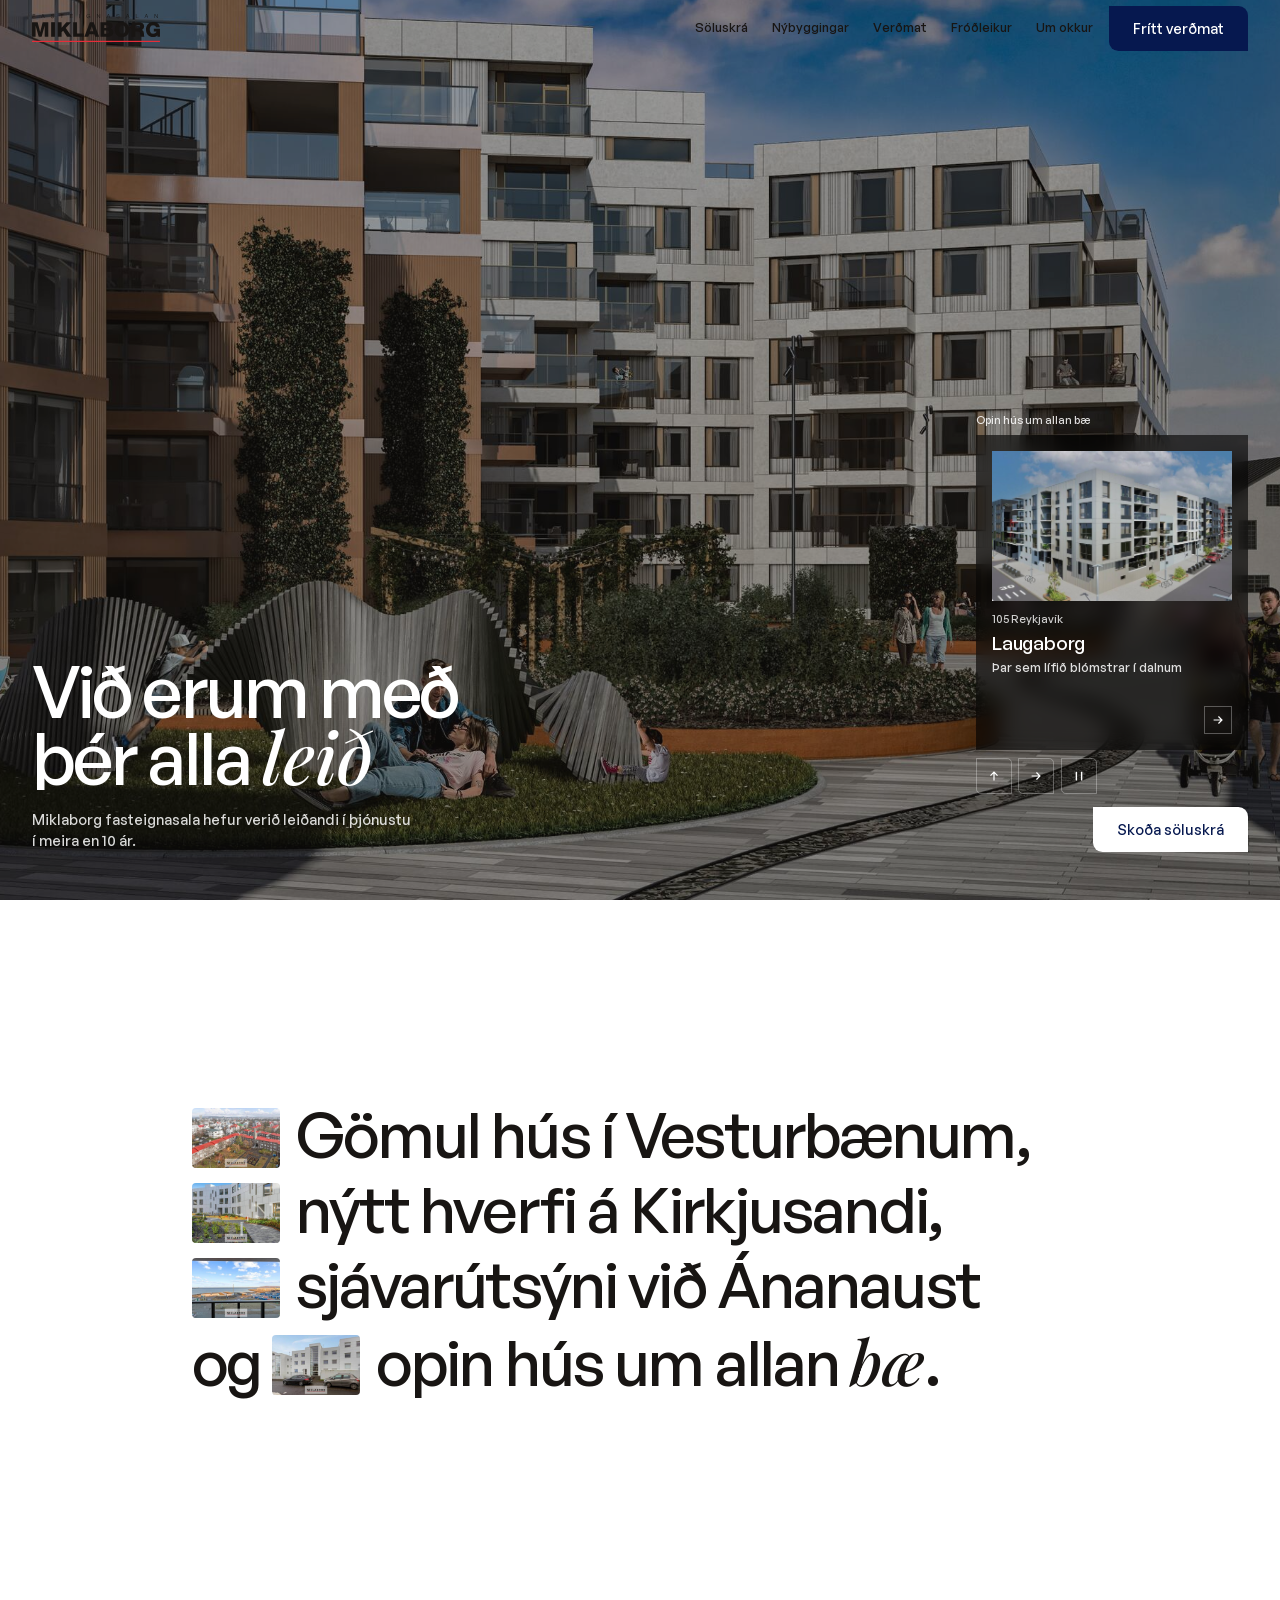
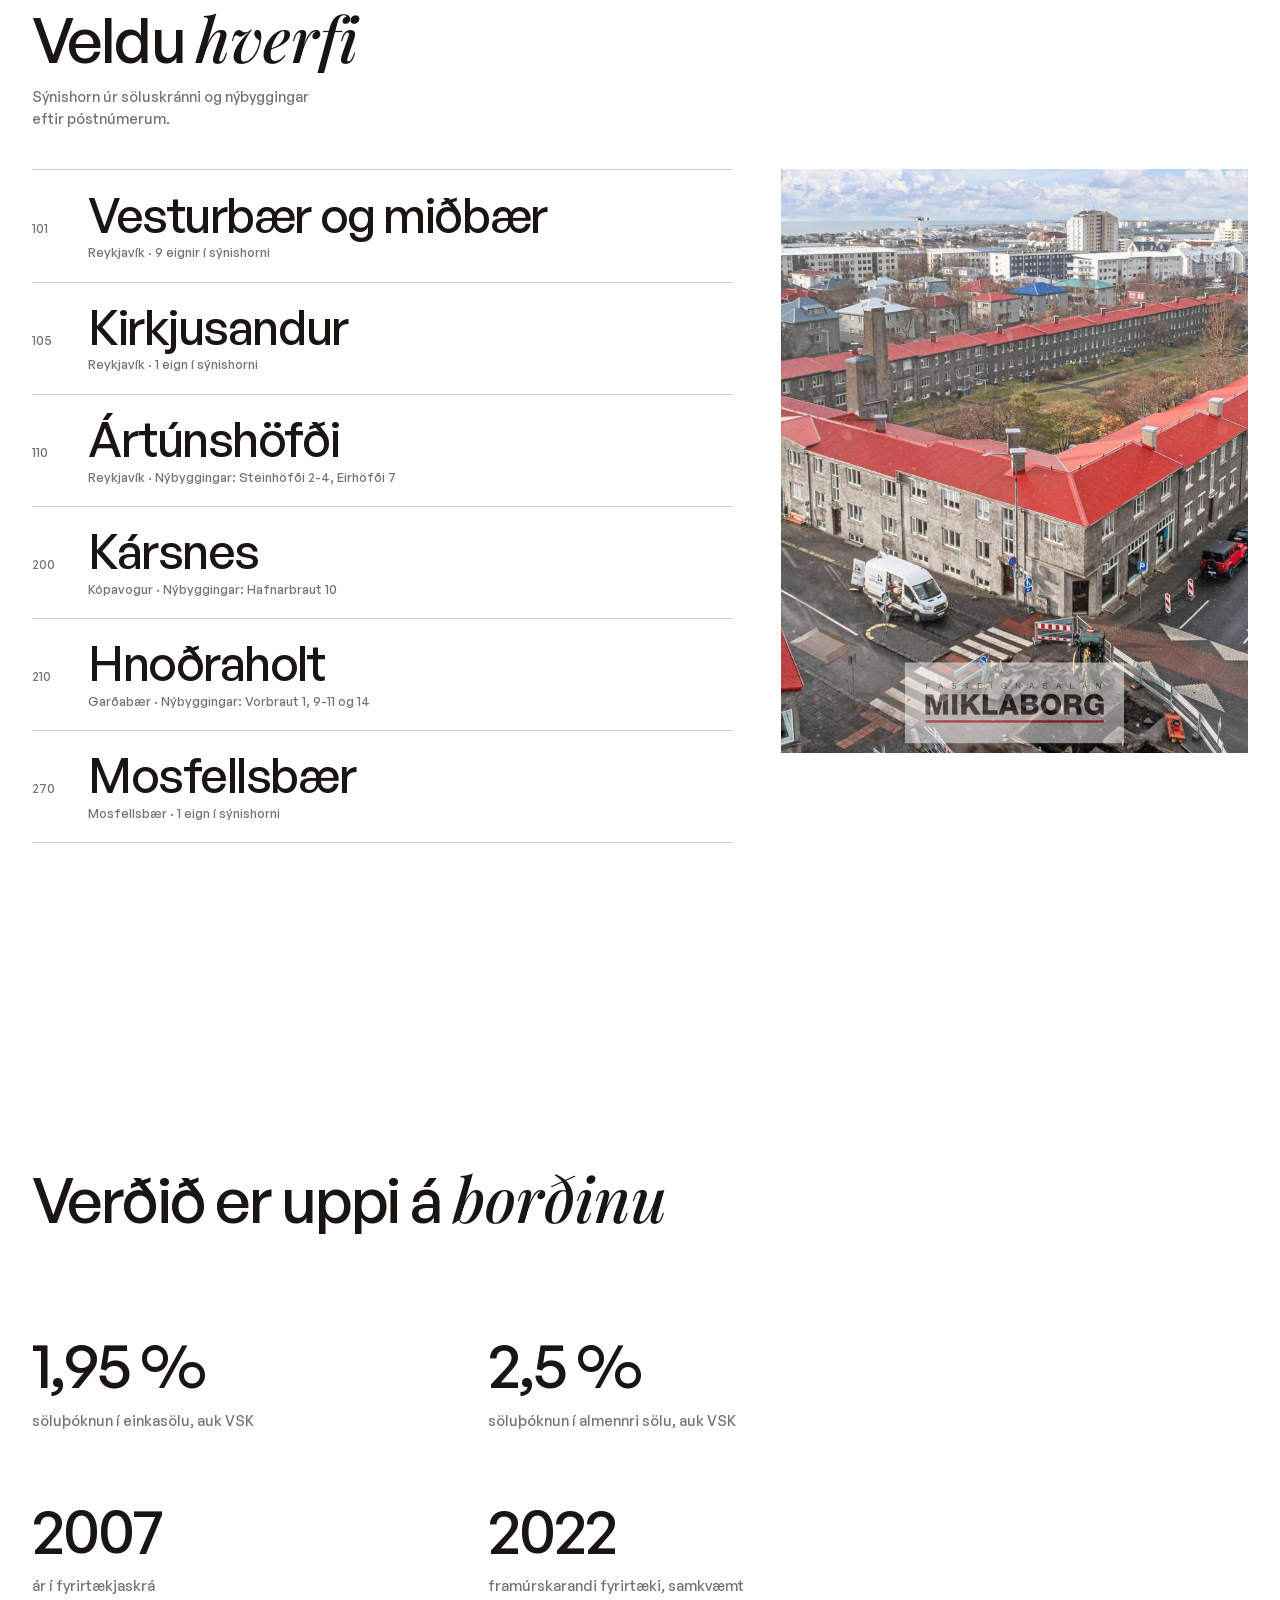
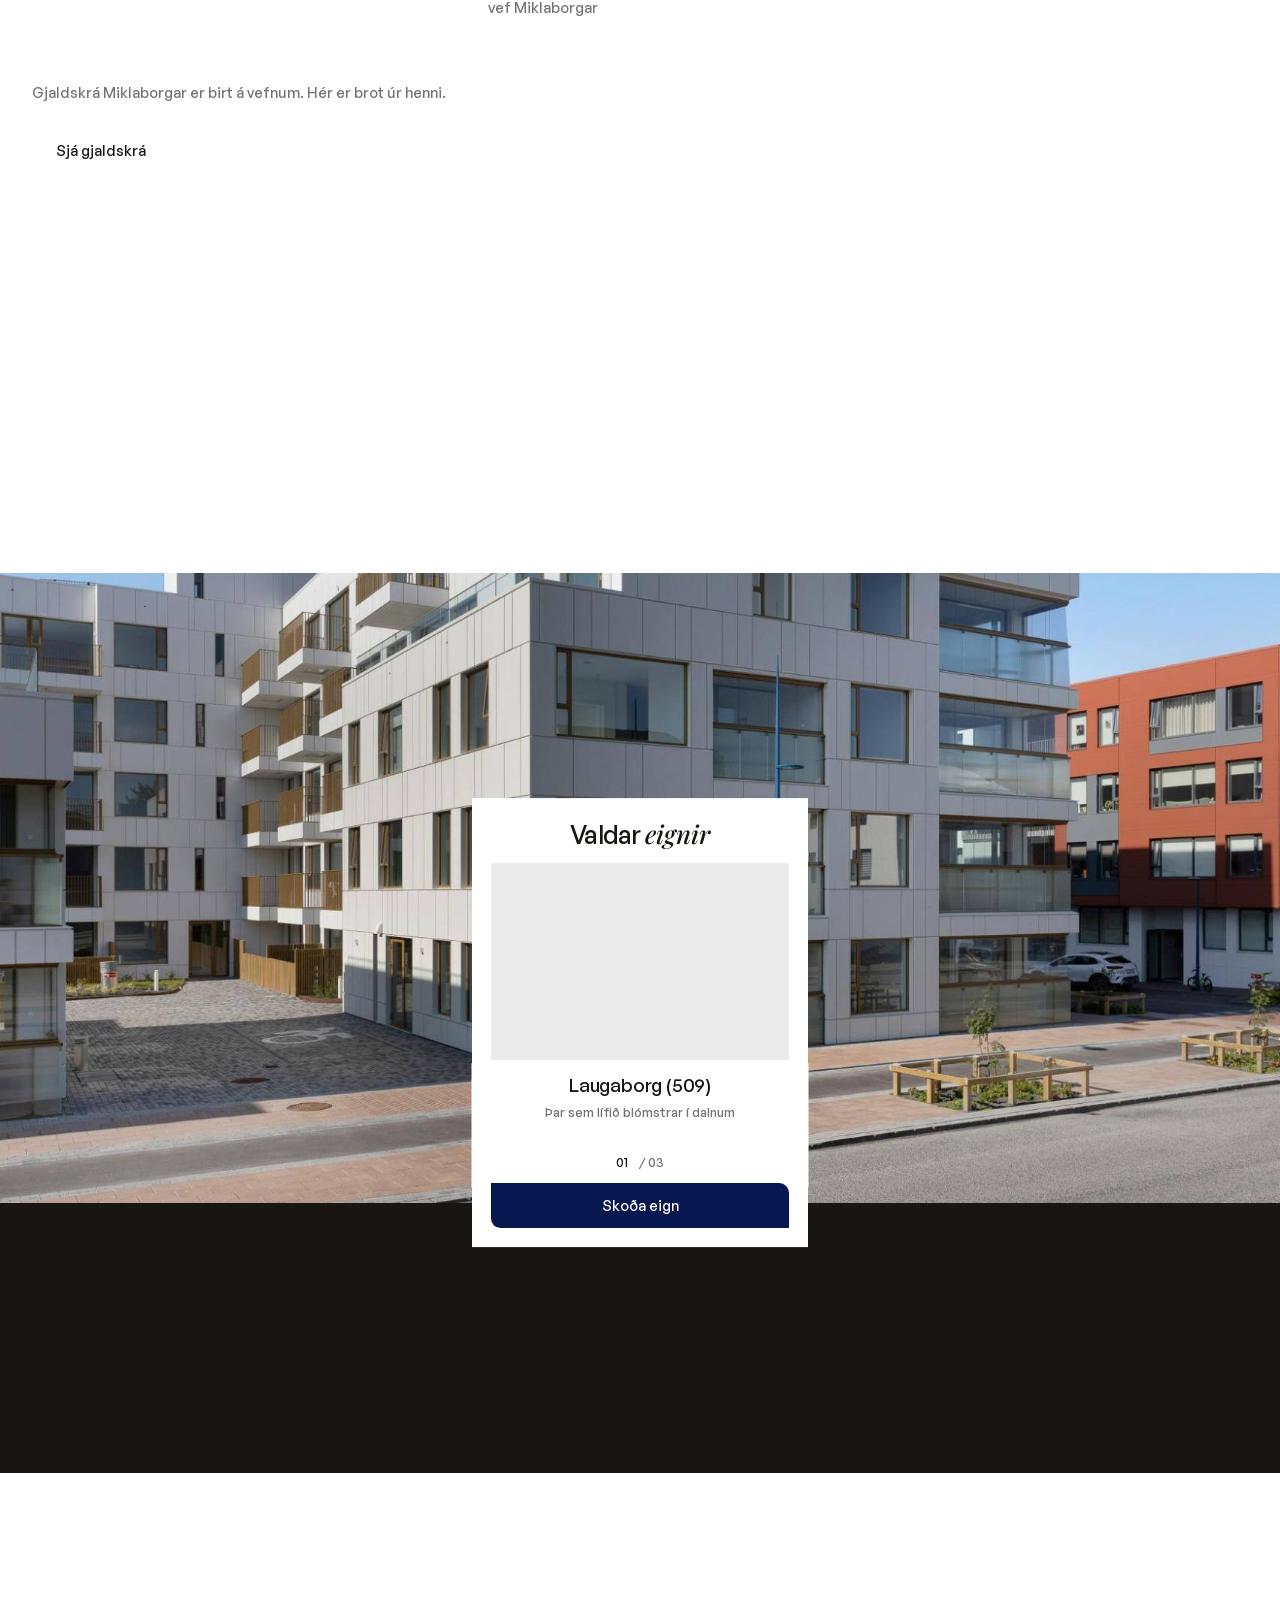
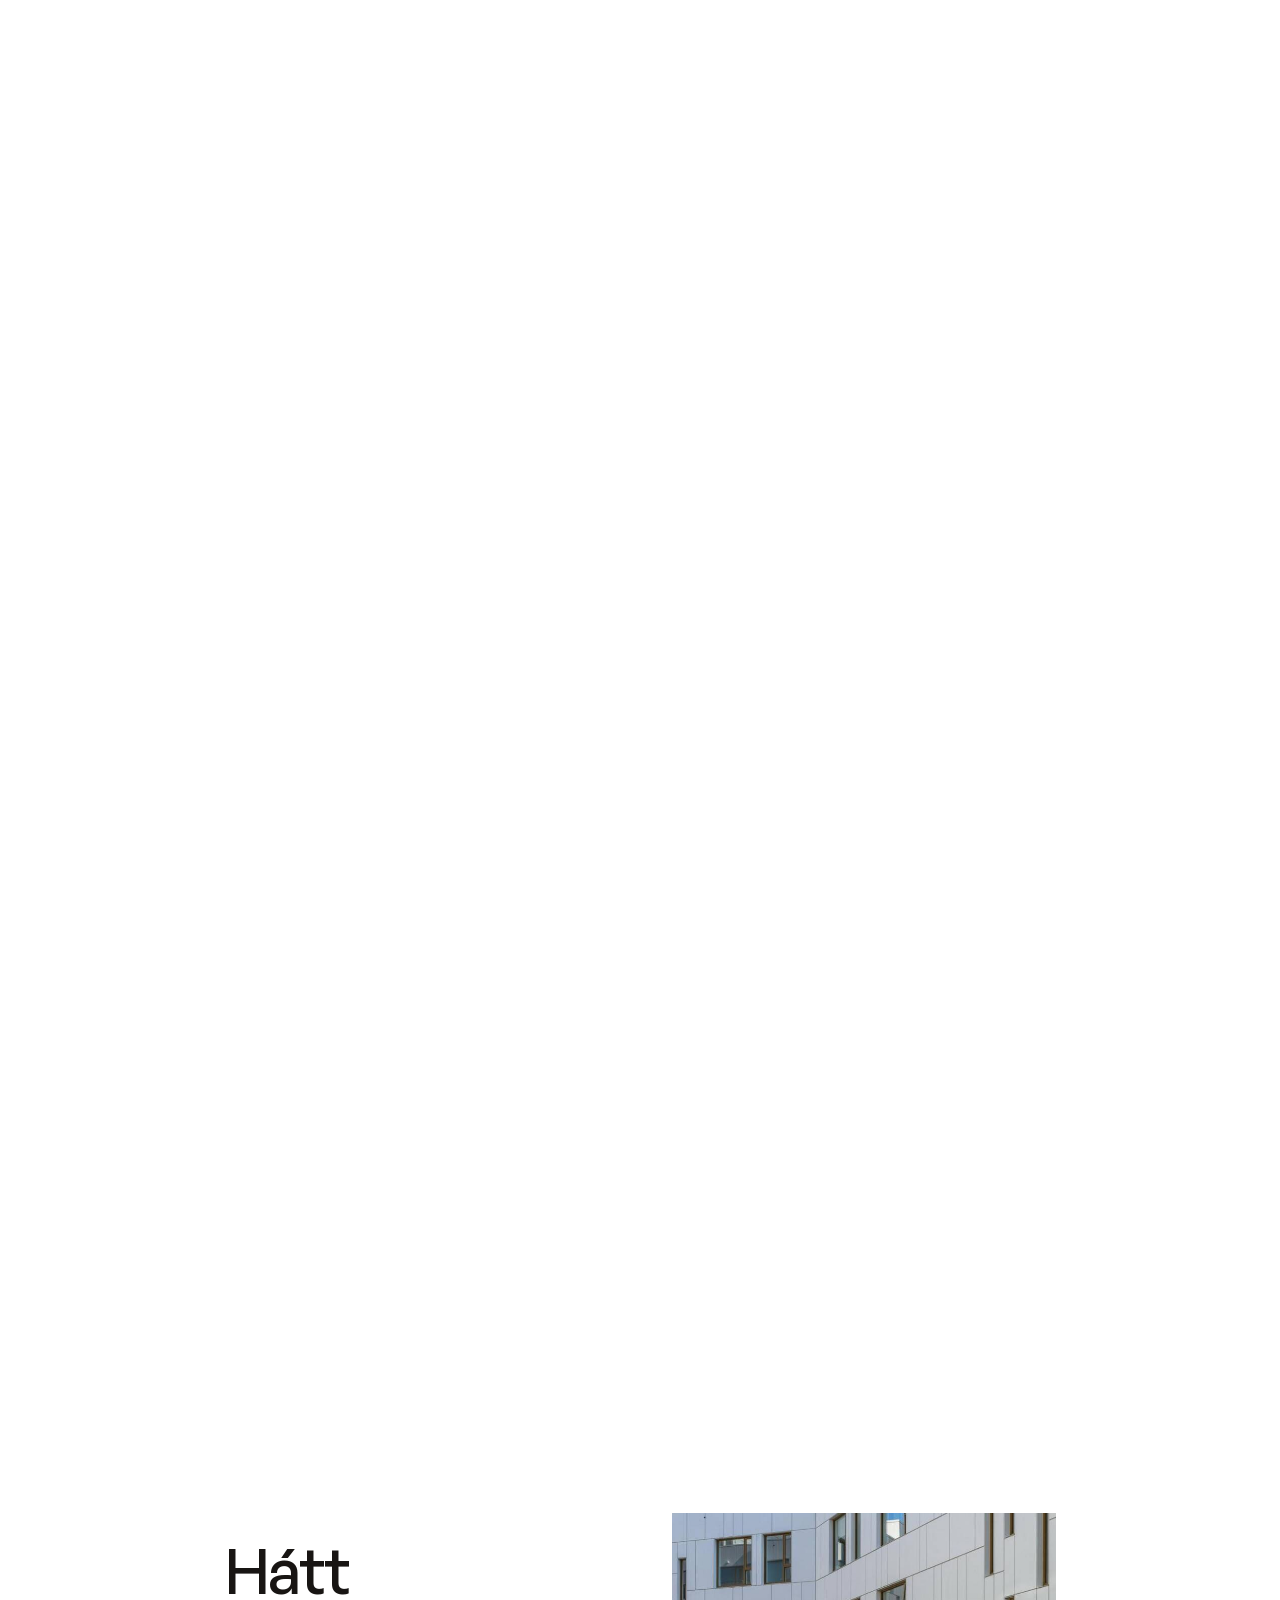
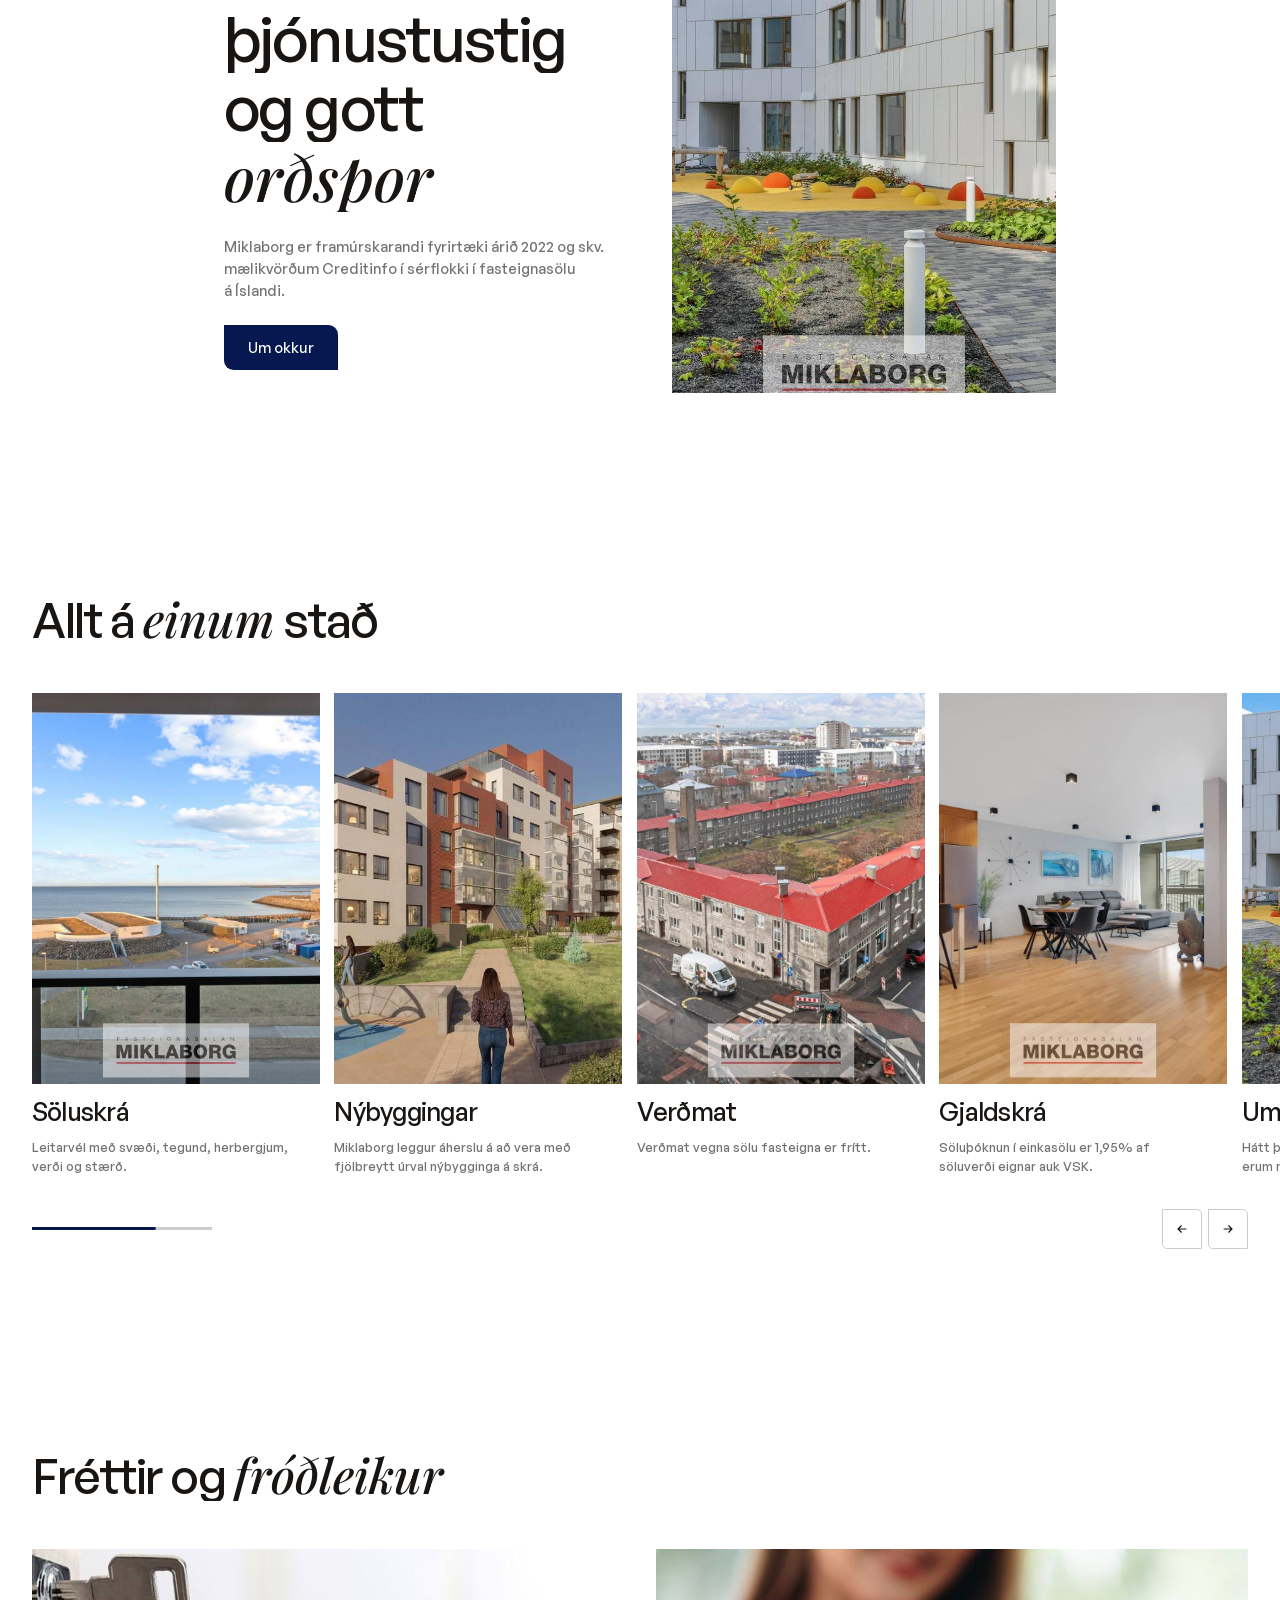
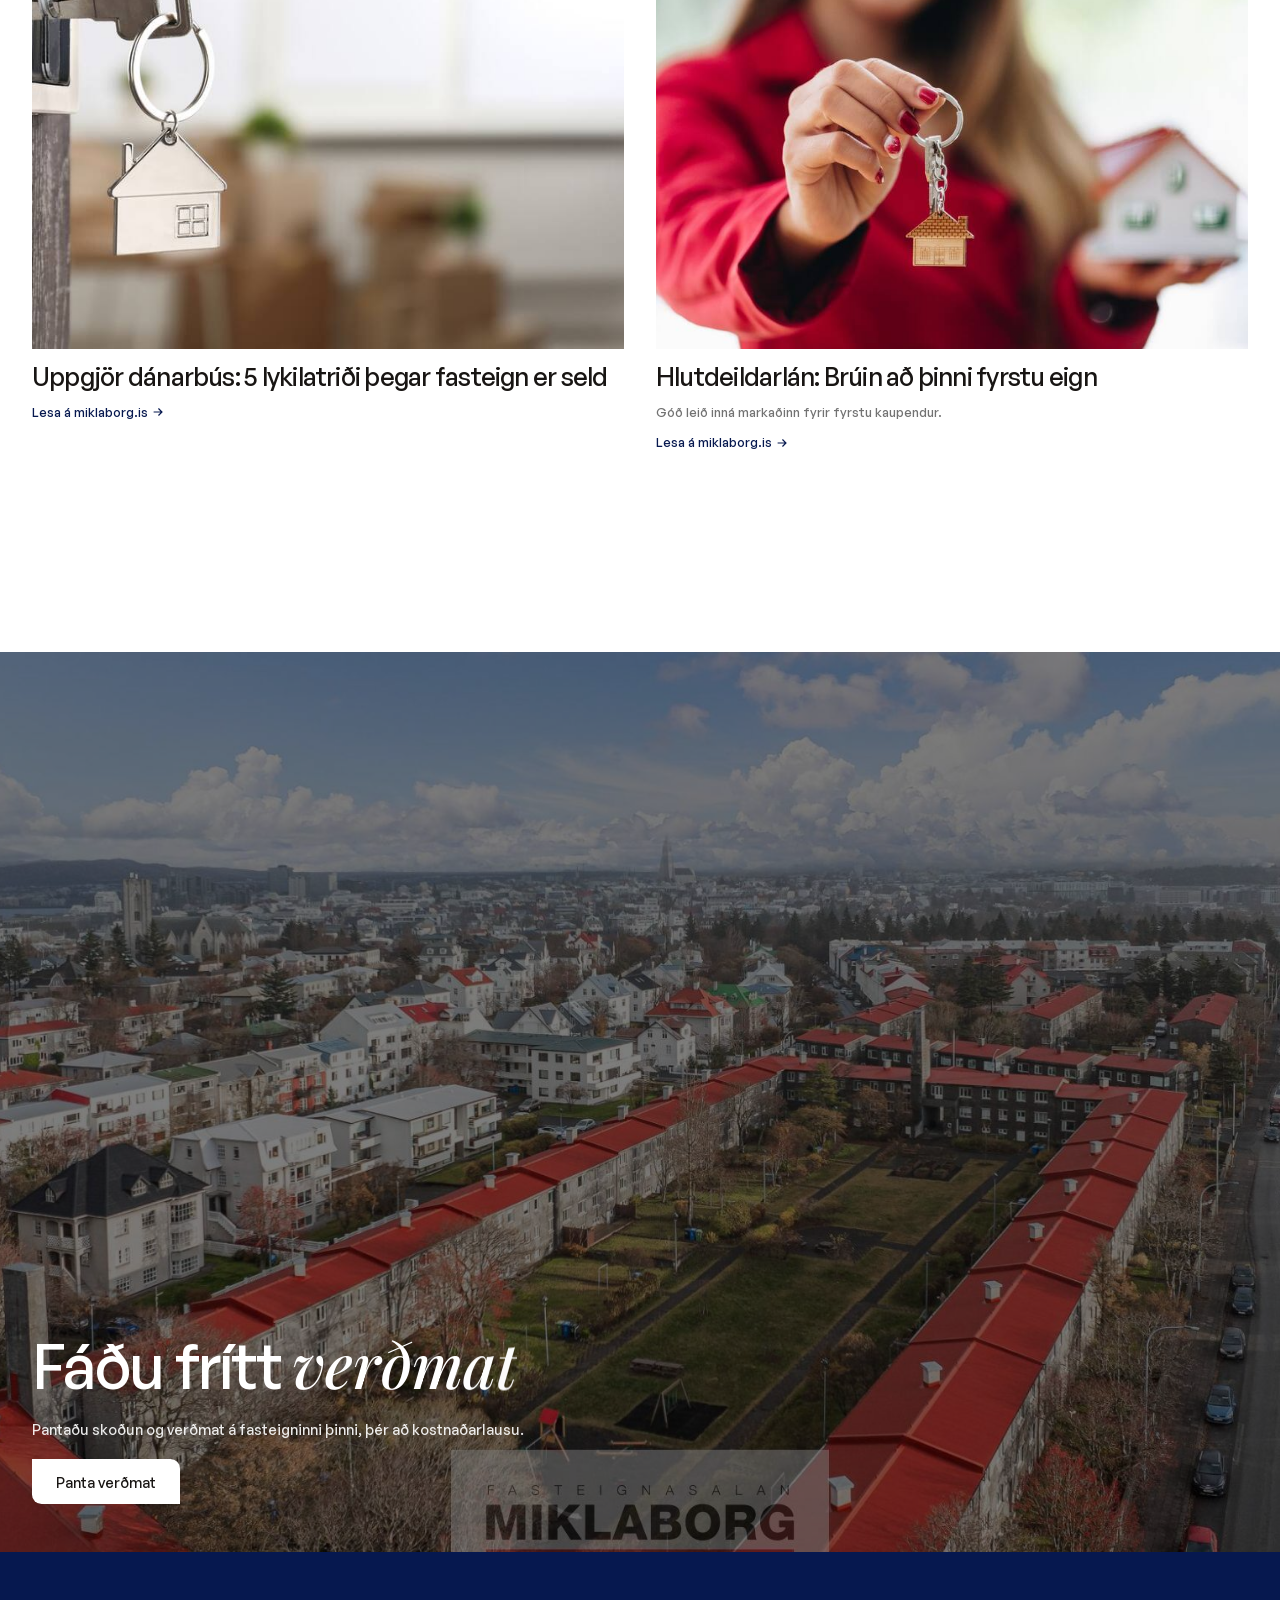
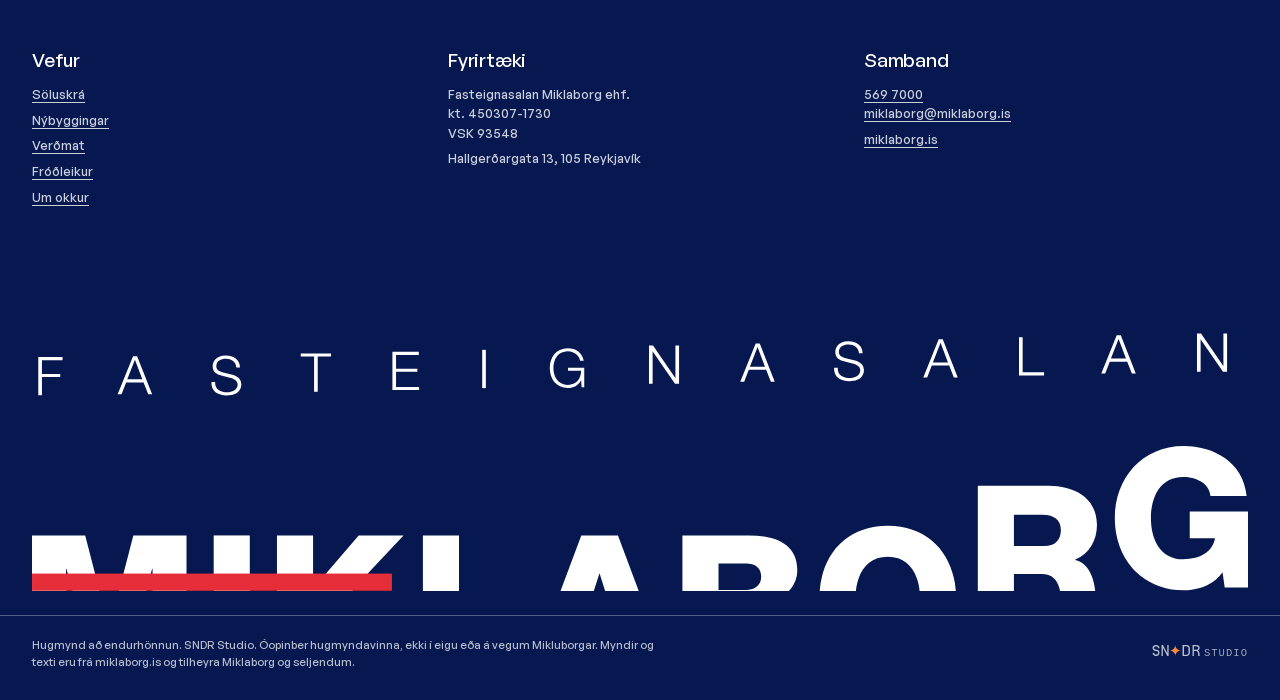
==== index.html @ 58da7f3d "Deploy 2b7bffd (noindex preview)" ====
<!doctype html>
<html lang="is" class="no-js" data-page="home">
<head>
<meta charset="utf-8">
<meta name="viewport" content="width=device-width, initial-scale=1">
<title>Miklaborg | Hugmynd að nýrri vefsíðu</title>
<meta name="description" content="Frumgerð: hugmynd að útliti fyrir Miklaborg fasteignasölu, byggð á raunverulegum eignum af miklaborg.is. Óopinber.">
<meta name="robots" content="noindex, nofollow">
<meta name="theme-color" content="#ffffff">
<link rel="icon" type="image/png" sizes="32x32" href="assets/icons/favicon-32.png">
<link rel="icon" type="image/png" sizes="48x48" href="assets/icons/favicon-48.png">
<link rel="apple-touch-icon" sizes="180x180" href="assets/icons/apple-touch-icon.png">
<link rel="preload" href="assets/fonts/GeneralSans-Variable.woff2" as="font" type="font/woff2" crossorigin>
<link rel="preload" href="assets/fonts/PlayfairDisplay-MediumItalic.woff2" as="font" type="font/woff2" crossorigin>
<script>/* focus-guard: a focus ring only for people using a keyboard.

   The bug it ends: a menu, drawer or dialog opens and its FIRST link (or the dialog's close button)
   is outlined, as if it were selected. Cause: opening code calls first.focus(), or <dialog>.showModal()
   focuses the first control by itself. When nothing was focused before, the browser decides the ring is
   wanted. Safari never focuses a button on click and a touch tap never does either, so on iPhone,
   iPad and Safari the very first tap paints the ring. Chrome with a mouse hides it, which is why it
   passes the desktop check and then reappears on Sindri's phone.

   How: remember the last input kind on <html data-input="pointer|key"> and let focus-guard.css drop the
   ring while the last input was a pointer. Keyboard users keep every ring. Load before everything else
   (inline in <head>, ~400 bytes), no dependencies. Doc: _tools/focus-guard/README.md */
(function () {
  var root = document.documentElement;
  function set(v) { if (root.getAttribute('data-input') !== v) root.setAttribute('data-input', v); }
  addEventListener('pointerdown', function () { set('pointer'); }, true);
  addEventListener('keydown', function (e) {
    if (e.key === 'Shift' || e.key === 'Control' || e.key === 'Alt' || e.key === 'Meta') return;
    set('key');
  }, true);
})();
</script>
<script>(function(d){var r=d.documentElement;r.className=r.className.replace('no-js','js');
function vw(){r.style.setProperty('--vw',innerWidth+'px')}vw();addEventListener('resize',vw);
addEventListener('pagereveal',function(e){window.__mkVT=e.viewTransition?e.viewTransition.finished:null});
try{var rm=matchMedia('(prefers-reduced-motion: reduce)').matches;if(r.dataset.page==='home'&&!rm&&!sessionStorage.getItem('mkPre')&&!/[?&]nointro/.test(location.search)){r.classList.add('preloader-active')}}catch(e){}})(document);</script>
<link rel="stylesheet" href="assets/css/miklaborg.css">

</head>
<body data-theme="light">
<a class="skip" href="#main">Fara beint í efni</a>
<svg width="0" height="0" style="position:absolute" aria-hidden="true" focusable="false"><symbol id="mk-logo" viewBox="0 0 2188.87 489.18"><polygon points="0 140.16 95.73 140.16 138.69 306.46 139.4 306.46 182.37 140.16 278.11 140.16 278.11 389.62 216.96 389.62 216.96 200.26 216.27 200.26 163.87 389.62 114.25 389.62 61.84 200.26 61.13 200.26 61.13 389.62 0 389.62 0 140.16" fill="currentColor" class="lg lg-big"/><rect x="327.03" y="140.16" width="64.97" height="249.46" fill="currentColor" class="lg lg-big"/><polygon points="440.92 140.16 505.91 140.16 505.91 235.89 588.01 140.16 668.72 140.16 576.48 238.34 680.25 389.62 599.54 389.62 532.46 284.81 505.91 312.75 505.91 389.62 440.92 389.62 440.92 140.16" fill="currentColor" class="lg lg-big"/><polygon points="703.67 140.16 768.63 140.16 768.63 333.72 885 333.72 885 389.62 703.67 389.62 703.67 140.16" fill="currentColor" class="lg lg-big"/><path d="M988.76,140.16h66.02l93.28,249.46h-67.77l-15.38-44.72h-87l-15.71,44.72h-66.73l93.3-249.46Zm4.19,156.53h56.59l-27.6-87.35h-.71l-28.28,87.35Z" fill="currentColor" class="lg lg-big"/><path d="M1170.77,140.16h116.69c42.99-.69,90.15,10.49,90.15,62.53,0,22.38-13.27,40.55-32.85,50.32,26.56,7.68,42.99,30.75,42.99,59.05,0,59.39-43.67,77.56-97.13,77.56h-119.84V140.16Zm64.99,98.18h50.32c11.17,0,26.54-5.94,26.54-23.76s-12.92-24.09-26.54-24.09h-50.32v47.86Zm0,99.24h52.05c20.61,0,34.94-7.35,34.94-27.96,0-22.02-15.37-29.35-34.94-29.35h-52.05v57.31Z" fill="currentColor" class="lg lg-big"/><path d="M1540.42,134.92c78.61,0,122.99,57.65,122.99,129.96s-44.38,129.98-122.99,129.98-122.97-57.65-122.97-129.98,44.35-129.96,122.97-129.96m0,204.04c41.93,0,58-37.04,58-74.08s-16.07-74.06-58-74.06-58.01,37.04-58.01,74.06,16.07,74.08,58.01,74.08" fill="currentColor" class="lg lg-big"/><path d="M1702.54,140.16h127.16c44.02,0,87.34,19.92,87.34,70.23,0,26.89-12.92,52.4-39.13,62.54v.7c26.56,6.3,34.24,35.99,36.33,59.74,.71,10.48,1.77,47.17,10.5,56.25h-64.29c-5.59-8.38-6.63-32.85-7.33-39.84-1.74-25.16-5.93-51.01-36.33-51.01h-49.28v90.85h-64.97V140.16Zm64.97,108.31h54.5c19.57,0,30.04-10.48,30.04-29.35s-14.66-26.89-32.82-26.89h-51.72v56.25Z" fill="currentColor" class="lg lg-big"/><path d="M2188.87,389.62h-41.93l-3.84-27.25c-17.13,24.09-46.47,32.5-69.54,32.5-75.47,0-124.38-57.66-124.38-129.99s48.91-129.96,124.38-129.96c51.7,0,106.9,27.61,112.85,90.15h-64.98c-2.09-21.32-23.06-34.25-49.25-34.25-41.94,0-58,37.04-58,74.06s16.06,74.08,58,74.08c32.14,0,53.8-15.03,57.3-37.73h-45.44v-48.21h104.83v136.61Z" fill="currentColor" class="lg lg-big"/><polygon points="11.3 1.43 54.95 1.43 54.95 7.03 17.84 7.03 17.84 31.9 50.81 31.9 50.81 37.48 17.84 37.48 17.84 70.26 11.3 70.26 11.3 1.43" fill="currentColor" class="lg lg-small"/><path d="M181.88,1.43h7.33l26.98,68.84h-7.03l-8.39-21.4h-31.32l-8.28,21.4h-7.03L181.88,1.43Zm-10.41,41.84h27.08l-13.3-35.27-13.79,35.27Z" fill="currentColor" class="lg lg-small"/><path d="M329.54,47.6c-.29,14.17,9.92,18.51,22.46,18.51,7.23,0,18.21-3.95,18.21-13.97,0-7.82-7.81-10.9-14.16-12.45l-15.33-3.75c-8.09-2.02-15.52-5.86-15.52-16.57,0-6.76,4.34-19.37,23.71-19.37,13.58,0,25.53,7.32,25.44,21.39h-6.55c-.39-10.49-9.06-15.81-18.79-15.81-8.97,0-17.25,3.49-17.25,13.7,0,6.46,4.81,9.15,10.4,10.51l16.78,4.14c9.73,2.6,17.82,6.84,17.82,18.11,0,4.72-1.93,19.66-26.31,19.66-16.29,0-28.24-7.32-27.47-24.09h6.55Z" fill="currentColor" class="lg lg-small"/><polygon points="483.75 1.43 538.29 1.43 538.29 7.03 514.31 7.03 514.31 70.26 507.75 70.26 507.75 7.03 483.75 7.03 483.75 1.43" fill="currentColor" class="lg lg-small"/><polygon points="648.74 1.43 696.27 1.43 696.27 7.03 655.31 7.03 655.31 31.9 693.67 31.9 693.67 37.48 655.31 37.48 655.31 64.66 696.75 64.66 696.75 70.26 648.74 70.26 648.74 1.43" fill="currentColor" class="lg lg-small"/><rect x="810.38" y="1.43" width="6.57" height="68.83" fill="currentColor" class="lg lg-small"/><path d="M994.08,70.26h-4.73l-.87-12.54h-.19c-4.62,9.83-13.88,13.98-23.8,13.98-21.68,0-32.48-17.06-32.48-35.86S942.81,0,964.48,0c14.47,0,26.22,7.79,28.73,22.83h-6.56c-.86-7.9-9.05-17.26-22.17-17.26-18.22,0-25.91,15.23-25.91,30.27s7.69,30.27,25.91,30.27c15.24,0,24.1-10.7,23.8-25.25h-23.41v-5.59h29.2v34.99Z" fill="currentColor" class="lg lg-small"/><polygon points="1110.6 1.43 1117.92 1.43 1158.02 59.65 1158.2 59.65 1158.2 1.43 1164.77 1.43 1164.77 70.26 1157.44 70.26 1117.34 12.05 1117.15 12.05 1117.15 70.26 1110.6 70.26 1110.6 1.43" fill="currentColor" class="lg lg-small"/><path d="M1302.68,1.43h7.33l26.98,68.84h-7.03l-8.38-21.4h-31.31l-8.3,21.4h-7.03L1302.68,1.43Zm-10.4,41.84h27.08l-13.31-35.27-13.78,35.27Z" fill="currentColor" class="lg lg-small"/><path d="M1450.34,47.6c-.28,14.17,9.93,18.51,22.45,18.51,7.23,0,18.22-3.95,18.22-13.97,0-7.82-7.8-10.9-14.18-12.45l-15.32-3.75c-8.1-2.02-15.51-5.86-15.51-16.57,0-6.76,4.33-19.37,23.7-19.37,13.6,0,25.55,7.32,25.45,21.39h-6.56c-.37-10.49-9.05-15.81-18.8-15.81-8.95,0-17.25,3.49-17.25,13.7,0,6.46,4.83,9.15,10.42,10.51l16.76,4.14c9.74,2.6,17.84,6.84,17.84,18.11,0,4.72-1.93,19.66-26.3,19.66-16.3,0-28.24-7.32-27.48-24.09h6.55Z" fill="currentColor" class="lg lg-small"/><path d="M1632.11,1.43h7.33l26.99,68.84h-7.03l-8.37-21.4h-31.34l-8.3,21.4h-7.03L1632.11,1.43Zm-10.41,41.84h27.08l-13.31-35.27-13.78,35.27Z" fill="currentColor" class="lg lg-small"/><polygon points="1776.69 1.43 1783.24 1.43 1783.24 64.66 1821.79 64.66 1821.79 70.26 1776.69 70.26 1776.69 1.43" fill="currentColor" class="lg lg-small"/><path d="M1952.58,1.43h7.32l26.99,68.84h-7.04l-8.38-21.4h-31.32l-8.3,21.4h-7.03L1952.58,1.43Zm-10.42,41.84h27.08l-13.31-35.27-13.78,35.27Z" fill="currentColor" class="lg lg-small"/><polygon points="2097.05 1.43 2104.38 1.43 2144.47 59.65 2144.65 59.65 2144.65 1.43 2151.22 1.43 2151.22 70.26 2143.9 70.26 2103.8 12.05 2103.6 12.05 2103.6 70.26 2097.05 70.26 2097.05 1.43" fill="currentColor" class="lg lg-small"/><rect y="458.28" width="2188.87" height="30.9" fill="#e52e39" class="lg-red"/></symbol></svg>
<div class="preloader" aria-hidden="true"><div class="pre-bg"></div><div class="pre-logo"><svg class="logo pre-svg" viewBox="0 0 2188.87 489.18" aria-hidden="true" focusable="false"><polygon points="0 140.16 95.73 140.16 138.69 306.46 139.4 306.46 182.37 140.16 278.11 140.16 278.11 389.62 216.96 389.62 216.96 200.26 216.27 200.26 163.87 389.62 114.25 389.62 61.84 200.26 61.13 200.26 61.13 389.62 0 389.62 0 140.16" fill="currentColor" class="lg lg-big"/><rect x="327.03" y="140.16" width="64.97" height="249.46" fill="currentColor" class="lg lg-big"/><polygon points="440.92 140.16 505.91 140.16 505.91 235.89 588.01 140.16 668.72 140.16 576.48 238.34 680.25 389.62 599.54 389.62 532.46 284.81 505.91 312.75 505.91 389.62 440.92 389.62 440.92 140.16" fill="currentColor" class="lg lg-big"/><polygon points="703.67 140.16 768.63 140.16 768.63 333.72 885 333.72 885 389.62 703.67 389.62 703.67 140.16" fill="currentColor" class="lg lg-big"/><path d="M988.76,140.16h66.02l93.28,249.46h-67.77l-15.38-44.72h-87l-15.71,44.72h-66.73l93.3-249.46Zm4.19,156.53h56.59l-27.6-87.35h-.71l-28.28,87.35Z" fill="currentColor" class="lg lg-big"/><path d="M1170.77,140.16h116.69c42.99-.69,90.15,10.49,90.15,62.53,0,22.38-13.27,40.55-32.85,50.32,26.56,7.68,42.99,30.75,42.99,59.05,0,59.39-43.67,77.56-97.13,77.56h-119.84V140.16Zm64.99,98.18h50.32c11.17,0,26.54-5.94,26.54-23.76s-12.92-24.09-26.54-24.09h-50.32v47.86Zm0,99.24h52.05c20.61,0,34.94-7.35,34.94-27.96,0-22.02-15.37-29.35-34.94-29.35h-52.05v57.31Z" fill="currentColor" class="lg lg-big"/><path d="M1540.42,134.92c78.61,0,122.99,57.65,122.99,129.96s-44.38,129.98-122.99,129.98-122.97-57.65-122.97-129.98,44.35-129.96,122.97-129.96m0,204.04c41.93,0,58-37.04,58-74.08s-16.07-74.06-58-74.06-58.01,37.04-58.01,74.06,16.07,74.08,58.01,74.08" fill="currentColor" class="lg lg-big"/><path d="M1702.54,140.16h127.16c44.02,0,87.34,19.92,87.34,70.23,0,26.89-12.92,52.4-39.13,62.54v.7c26.56,6.3,34.24,35.99,36.33,59.74,.71,10.48,1.77,47.17,10.5,56.25h-64.29c-5.59-8.38-6.63-32.85-7.33-39.84-1.74-25.16-5.93-51.01-36.33-51.01h-49.28v90.85h-64.97V140.16Zm64.97,108.31h54.5c19.57,0,30.04-10.48,30.04-29.35s-14.66-26.89-32.82-26.89h-51.72v56.25Z" fill="currentColor" class="lg lg-big"/><path d="M2188.87,389.62h-41.93l-3.84-27.25c-17.13,24.09-46.47,32.5-69.54,32.5-75.47,0-124.38-57.66-124.38-129.99s48.91-129.96,124.38-129.96c51.7,0,106.9,27.61,112.85,90.15h-64.98c-2.09-21.32-23.06-34.25-49.25-34.25-41.94,0-58,37.04-58,74.06s16.06,74.08,58,74.08c32.14,0,53.8-15.03,57.3-37.73h-45.44v-48.21h104.83v136.61Z" fill="currentColor" class="lg lg-big"/><polygon points="11.3 1.43 54.95 1.43 54.95 7.03 17.84 7.03 17.84 31.9 50.81 31.9 50.81 37.48 17.84 37.48 17.84 70.26 11.3 70.26 11.3 1.43" fill="currentColor" class="lg lg-small"/><path d="M181.88,1.43h7.33l26.98,68.84h-7.03l-8.39-21.4h-31.32l-8.28,21.4h-7.03L181.88,1.43Zm-10.41,41.84h27.08l-13.3-35.27-13.79,35.27Z" fill="currentColor" class="lg lg-small"/><path d="M329.54,47.6c-.29,14.17,9.92,18.51,22.46,18.51,7.23,0,18.21-3.95,18.21-13.97,0-7.82-7.81-10.9-14.16-12.45l-15.33-3.75c-8.09-2.02-15.52-5.86-15.52-16.57,0-6.76,4.34-19.37,23.71-19.37,13.58,0,25.53,7.32,25.44,21.39h-6.55c-.39-10.49-9.06-15.81-18.79-15.81-8.97,0-17.25,3.49-17.25,13.7,0,6.46,4.81,9.15,10.4,10.51l16.78,4.14c9.73,2.6,17.82,6.84,17.82,18.11,0,4.72-1.93,19.66-26.31,19.66-16.29,0-28.24-7.32-27.47-24.09h6.55Z" fill="currentColor" class="lg lg-small"/><polygon points="483.75 1.43 538.29 1.43 538.29 7.03 514.31 7.03 514.31 70.26 507.75 70.26 507.75 7.03 483.75 7.03 483.75 1.43" fill="currentColor" class="lg lg-small"/><polygon points="648.74 1.43 696.27 1.43 696.27 7.03 655.31 7.03 655.31 31.9 693.67 31.9 693.67 37.48 655.31 37.48 655.31 64.66 696.75 64.66 696.75 70.26 648.74 70.26 648.74 1.43" fill="currentColor" class="lg lg-small"/><rect x="810.38" y="1.43" width="6.57" height="68.83" fill="currentColor" class="lg lg-small"/><path d="M994.08,70.26h-4.73l-.87-12.54h-.19c-4.62,9.83-13.88,13.98-23.8,13.98-21.68,0-32.48-17.06-32.48-35.86S942.81,0,964.48,0c14.47,0,26.22,7.79,28.73,22.83h-6.56c-.86-7.9-9.05-17.26-22.17-17.26-18.22,0-25.91,15.23-25.91,30.27s7.69,30.27,25.91,30.27c15.24,0,24.1-10.7,23.8-25.25h-23.41v-5.59h29.2v34.99Z" fill="currentColor" class="lg lg-small"/><polygon points="1110.6 1.43 1117.92 1.43 1158.02 59.65 1158.2 59.65 1158.2 1.43 1164.77 1.43 1164.77 70.26 1157.44 70.26 1117.34 12.05 1117.15 12.05 1117.15 70.26 1110.6 70.26 1110.6 1.43" fill="currentColor" class="lg lg-small"/><path d="M1302.68,1.43h7.33l26.98,68.84h-7.03l-8.38-21.4h-31.31l-8.3,21.4h-7.03L1302.68,1.43Zm-10.4,41.84h27.08l-13.31-35.27-13.78,35.27Z" fill="currentColor" class="lg lg-small"/><path d="M1450.34,47.6c-.28,14.17,9.93,18.51,22.45,18.51,7.23,0,18.22-3.95,18.22-13.97,0-7.82-7.8-10.9-14.18-12.45l-15.32-3.75c-8.1-2.02-15.51-5.86-15.51-16.57,0-6.76,4.33-19.37,23.7-19.37,13.6,0,25.55,7.32,25.45,21.39h-6.56c-.37-10.49-9.05-15.81-18.8-15.81-8.95,0-17.25,3.49-17.25,13.7,0,6.46,4.83,9.15,10.42,10.51l16.76,4.14c9.74,2.6,17.84,6.84,17.84,18.11,0,4.72-1.93,19.66-26.3,19.66-16.3,0-28.24-7.32-27.48-24.09h6.55Z" fill="currentColor" class="lg lg-small"/><path d="M1632.11,1.43h7.33l26.99,68.84h-7.03l-8.37-21.4h-31.34l-8.3,21.4h-7.03L1632.11,1.43Zm-10.41,41.84h27.08l-13.31-35.27-13.78,35.27Z" fill="currentColor" class="lg lg-small"/><polygon points="1776.69 1.43 1783.24 1.43 1783.24 64.66 1821.79 64.66 1821.79 70.26 1776.69 70.26 1776.69 1.43" fill="currentColor" class="lg lg-small"/><path d="M1952.58,1.43h7.32l26.99,68.84h-7.04l-8.38-21.4h-31.32l-8.3,21.4h-7.03L1952.58,1.43Zm-10.42,41.84h27.08l-13.31-35.27-13.78,35.27Z" fill="currentColor" class="lg lg-small"/><polygon points="2097.05 1.43 2104.38 1.43 2144.47 59.65 2144.65 59.65 2144.65 1.43 2151.22 1.43 2151.22 70.26 2143.9 70.26 2103.8 12.05 2103.6 12.05 2103.6 70.26 2097.05 70.26 2097.05 1.43" fill="currentColor" class="lg lg-small"/><rect y="458.28" width="2188.87" height="30.9" fill="#e52e39" class="lg-red"/></svg></div></div>
<header class="hd" data-header>
  <a class="hd-logo" href="./" aria-label="Miklaborg, forsíða" translate="no"><svg class="logo " viewBox="0 0 2188.87 489.18" role="img" aria-label="Miklaborg fasteignasala"><use href="#mk-logo"/></svg></a>
  <nav class="hd-nav" aria-label="Aðalvalmynd"><a class="hd-link desc-m" href="soluskra/"><span class="btn-label">Söluskrá</span></a><a class="hd-link desc-m" href="nybyggingar/"><span class="btn-label">Nýbyggingar</span></a><a class="hd-link desc-m" href="verdmat/"><span class="btn-label">Verðmat</span></a><a class="hd-link desc-m" href="https://miklaborg.is/frodleikur" target="_blank" rel="noopener noreferrer"><span class="btn-label">Fróðleikur</span></a><a class="hd-link desc-m" href="um-okkur/"><span class="btn-label">Um okkur</span></a></nav>
  <a class="btn size-m hd-cta" href="verdmat/"><span class="btn-label">Frítt verðmat</span></a>
  <button class="hd-burger" type="button" aria-expanded="false" aria-controls="menu" aria-label="Opna valmynd"><span></span><span></span></button>
</header>
<div class="menu" id="menu" role="dialog" aria-modal="true" aria-label="Valmynd" hidden>
  <div class="menu-bg"></div>
  <div class="menu-panel" tabindex="-1">
    <ul class="menu-list"><li><a class="menu-link title-l" href="soluskra/">Söluskrá</a></li><li><a class="menu-link title-l" href="nybyggingar/">Nýbyggingar</a></li><li><a class="menu-link title-l" href="verdmat/">Verðmat</a></li><li><a class="menu-link title-l" href="https://miklaborg.is/frodleikur" target="_blank" rel="noopener noreferrer">Fróðleikur</a></li><li><a class="menu-link title-l" href="um-okkur/">Um okkur</a></li></ul>
    <div class="menu-contact desc-l"><p>Hallgerðargata 13, 105 Reykjavík</p><p><a href="tel:+3545697000">569 7000</a></p><p><a href="mailto:miklaborg@miklaborg.is">miklaborg@miklaborg.is</a></p></div>
  </div>
</div>
<div class="layer" id="top"><main id="main">
<section class="first hero" data-hero data-header-over>
  <div class="hero-bg" aria-hidden="true"><img class="hero-img" src="assets/img/hero.jpg" alt="" width="2400" height="1350" loading="eager" decoding="async" fetchpriority="high" sizes="100vw"><div class="hero-ov"></div></div>
  <div class="container hero-inner">
    <div class="hero-left">
      <h1 class="title-2xl hero-title" data-hero-title>Við erum með þér alla <em>leið</em></h1>
      <p class="desc-l hero-p" data-hero-p>Miklaborg fasteignasala hefur verið leiðandi í þjónustu í meira en 10 ár.</p>
    </div>
    <div class="hero-right" data-hero-card>
      <div class="oh" data-oh aria-roledescription="rennibraut" aria-label="Opin hús um allan bæ">
        <p class="oh-head desc-s">Opin hús um allan bæ</p>
        <div class="oh-stack"><a class="oh-card" href="eign/laugaborg-509/" data-i="0" aria-label="Laugaborg, 105 Reykjavík">
    <div class="oh-img"><img src="assets/img/nb-laugaborg.jpg" alt="" width="1100" height="651" loading="eager" decoding="async"></div>
    <div class="oh-text"><span class="oh-sub desc-s">105 Reykjavík</span><span class="oh-title title-s">Laugaborg</span><span class="oh-line desc-m">Þar sem lífið blómstrar í dalnum</span></div>
    <span class="oh-arrow" aria-hidden="true"><svg class="arr" viewBox="0 0 16 16" aria-hidden="true" focusable="false"><path d="M3 8h9M8.5 4l4 4-4 4" fill="none" stroke="currentColor" stroke-width="1.4"/></svg></span></a><a class="oh-card" href="nybyggingar/#steinhofdi" data-i="1" aria-label="Steinhöfði 2-4, 110 Reykjavík">
    <div class="oh-img"><img src="assets/img/nb-steinhofdi.jpg" alt="" width="1100" height="619" loading="lazy" decoding="async"></div>
    <div class="oh-text"><span class="oh-sub desc-s">110 Reykjavík</span><span class="oh-title title-s">Steinhöfði 2-4</span><span class="oh-line desc-m">Vandaðar og bjartar íbúðir frammi á hamrinum í nýju hverfi Borgarhöfða.</span></div>
    <span class="oh-arrow" aria-hidden="true"><svg class="arr" viewBox="0 0 16 16" aria-hidden="true" focusable="false"><path d="M3 8h9M8.5 4l4 4-4 4" fill="none" stroke="currentColor" stroke-width="1.4"/></svg></span></a><a class="oh-card" href="nybyggingar/#hafnarbraut" data-i="2" aria-label="Hafnarbraut 10, 200 Kópavogur">
    <div class="oh-img"><img src="assets/img/nb-hafnarbraut.jpg" alt="" width="1100" height="619" loading="lazy" decoding="async"></div>
    <div class="oh-text"><span class="oh-sub desc-s">200 Kópavogur</span><span class="oh-title title-s">Hafnarbraut 10</span><span class="oh-line desc-m">Nýtt og glæsilegt fjölbýlishús við Hafnarbraut 10 á Kársnesi í Kópavogi.</span></div>
    <span class="oh-arrow" aria-hidden="true"><svg class="arr" viewBox="0 0 16 16" aria-hidden="true" focusable="false"><path d="M3 8h9M8.5 4l4 4-4 4" fill="none" stroke="currentColor" stroke-width="1.4"/></svg></span></a></div>
        <div class="oh-ctrl"><button class="oh-btn" type="button" data-oh-prev aria-label="Fyrra spjald"><svg class="arr" viewBox="0 0 16 16" aria-hidden="true" focusable="false"><path d="M3 8h9M8.5 4l4 4-4 4" fill="none" stroke="currentColor" stroke-width="1.4"/></svg></button><button class="oh-btn" type="button" data-oh-next aria-label="Næsta spjald"><svg class="arr" viewBox="0 0 16 16" aria-hidden="true" focusable="false"><path d="M3 8h9M8.5 4l4 4-4 4" fill="none" stroke="currentColor" stroke-width="1.4"/></svg></button><button class="oh-btn oh-pause" type="button" data-oh-pause aria-pressed="false" aria-label="Stöðva sjálfvirka skiptingu"><svg class="ic-pause" viewBox="0 0 16 16" aria-hidden="true" focusable="false"><path d="M5 3v10M11 3v10" fill="none" stroke="currentColor" stroke-width="1.6"/></svg><svg class="ic-play" viewBox="0 0 16 16" aria-hidden="true" focusable="false"><path d="M5 3l8 5-8 5z" fill="currentColor"/></svg></button></div>
      </div>
    </div>
    <div class="hero-cta" data-hero-cta><a class="btn size-m hero-btn" href="soluskra/"><span class="btn-label">Skoða söluskrá</span></a></div>
  </div>
</section>

<section class="block statement">
  <div class="container">
    <h2 class="title-xl statement-title" data-lines>
      <span class="inl"><img src="assets/img/inline-roofs.jpg" alt="" width="480" height="320" loading="lazy" decoding="async"></span>Gömul hús í Vesturbænum, <span class="inl"><img src="assets/img/inline-court.jpg" alt="" width="480" height="320" loading="lazy" decoding="async"></span>nýtt hverfi á Kirkjusandi, <span class="inl"><img src="assets/img/inline-sea.jpg" alt="" width="480" height="320" loading="lazy" decoding="async"></span>sjávarútsýni við Ánanaust og <span class="inl"><img src="assets/img/inline-facade.jpg" alt="" width="480" height="320" loading="lazy" decoding="async"></span>opin hús um allan <em>bæ</em>.
    </h2>
  </div>
</section>

<section class="neighborhoods" id="hverfi">
  <div class="container ch-grid">
    <div class="ch-head"><h2 class="title-xl" data-lines>Veldu <em>hverfi</em></h2><p class="desc-l ch-sub" data-fade>Sýnishorn úr söluskránni og nýbyggingar eftir póstnúmerum.</p></div>
    <div class="ch-body">
      <ul class="ch-list" data-ch-list><li class="ch-row" data-i="0"><a class="ch-link" href="soluskra/?area=101" data-img="0"><span class="ch-code desc-m">101</span><span class="ch-name title-l">Vesturbær og miðbær</span><span class="ch-meta desc-m">Reykjavík · 9 eignir í sýnishorni</span><span class="ch-arrow" aria-hidden="true"><svg class="arr" viewBox="0 0 16 16" aria-hidden="true" focusable="false"><path d="M3 8h9M8.5 4l4 4-4 4" fill="none" stroke="currentColor" stroke-width="1.4"/></svg></span></a>
      <div class="ch-thumb"><img src="assets/img/area-101.jpg" alt="" width="1400" height="933" loading="lazy" decoding="async"></div></li><li class="ch-row" data-i="1"><a class="ch-link" href="soluskra/?area=105" data-img="1"><span class="ch-code desc-m">105</span><span class="ch-name title-l">Kirkjusandur</span><span class="ch-meta desc-m">Reykjavík · 1 eign í sýnishorni</span><span class="ch-arrow" aria-hidden="true"><svg class="arr" viewBox="0 0 16 16" aria-hidden="true" focusable="false"><path d="M3 8h9M8.5 4l4 4-4 4" fill="none" stroke="currentColor" stroke-width="1.4"/></svg></span></a>
      <div class="ch-thumb"><img src="assets/img/area-105.jpg" alt="" width="1400" height="787" loading="lazy" decoding="async"></div></li><li class="ch-row" data-i="2"><a class="ch-link" href="nybyggingar/#steinhofdi" data-img="2"><span class="ch-code desc-m">110</span><span class="ch-name title-l">Ártúnshöfði</span><span class="ch-meta desc-m">Reykjavík · Nýbyggingar: Steinhöfði 2-4, Eirhöfði 7</span><span class="ch-arrow" aria-hidden="true"><svg class="arr" viewBox="0 0 16 16" aria-hidden="true" focusable="false"><path d="M3 8h9M8.5 4l4 4-4 4" fill="none" stroke="currentColor" stroke-width="1.4"/></svg></span></a>
      <div class="ch-thumb"><img src="assets/img/area-110.jpg" alt="" width="1400" height="788" loading="lazy" decoding="async"></div></li><li class="ch-row" data-i="3"><a class="ch-link" href="nybyggingar/#hafnarbraut" data-img="3"><span class="ch-code desc-m">200</span><span class="ch-name title-l">Kársnes</span><span class="ch-meta desc-m">Kópavogur · Nýbyggingar: Hafnarbraut 10</span><span class="ch-arrow" aria-hidden="true"><svg class="arr" viewBox="0 0 16 16" aria-hidden="true" focusable="false"><path d="M3 8h9M8.5 4l4 4-4 4" fill="none" stroke="currentColor" stroke-width="1.4"/></svg></span></a>
      <div class="ch-thumb"><img src="assets/img/area-200.jpg" alt="" width="1400" height="788" loading="lazy" decoding="async"></div></li><li class="ch-row" data-i="4"><a class="ch-link" href="nybyggingar/#vorbraut14" data-img="4"><span class="ch-code desc-m">210</span><span class="ch-name title-l">Hnoðraholt</span><span class="ch-meta desc-m">Garðabær · Nýbyggingar: Vorbraut 1, 9-11 og 14</span><span class="ch-arrow" aria-hidden="true"><svg class="arr" viewBox="0 0 16 16" aria-hidden="true" focusable="false"><path d="M3 8h9M8.5 4l4 4-4 4" fill="none" stroke="currentColor" stroke-width="1.4"/></svg></span></a>
      <div class="ch-thumb"><img src="assets/img/area-210.jpg" alt="" width="735" height="525" loading="lazy" decoding="async"></div></li><li class="ch-row" data-i="5"><a class="ch-link" href="soluskra/?area=270" data-img="5"><span class="ch-code desc-m">270</span><span class="ch-name title-l">Mosfellsbær</span><span class="ch-meta desc-m">Mosfellsbær · 1 eign í sýnishorni</span><span class="ch-arrow" aria-hidden="true"><svg class="arr" viewBox="0 0 16 16" aria-hidden="true" focusable="false"><path d="M3 8h9M8.5 4l4 4-4 4" fill="none" stroke="currentColor" stroke-width="1.4"/></svg></span></a>
      <div class="ch-thumb"><img src="assets/img/area-270.jpg" alt="" width="1400" height="935" loading="lazy" decoding="async"></div></li></ul>
      <div class="ch-imgs" aria-hidden="true" data-ch-imgs><div class="ch-img" data-i="0"><img src="assets/img/area-101.jpg" alt="" width="1400" height="933" loading="lazy" decoding="async"></div><div class="ch-img" data-i="1"><img src="assets/img/area-105.jpg" alt="" width="1400" height="787" loading="lazy" decoding="async"></div><div class="ch-img" data-i="2"><img src="assets/img/area-110.jpg" alt="" width="1400" height="788" loading="lazy" decoding="async"></div><div class="ch-img" data-i="3"><img src="assets/img/area-200.jpg" alt="" width="1400" height="788" loading="lazy" decoding="async"></div><div class="ch-img" data-i="4"><img src="assets/img/area-210.jpg" alt="" width="735" height="525" loading="lazy" decoding="async"></div><div class="ch-img" data-i="5"><img src="assets/img/area-270.jpg" alt="" width="1400" height="935" loading="lazy" decoding="async"></div></div>
    </div>
  </div>
</section>

<section class="facts" data-theme-section="blue" id="tolur">
  <div class="container">
    <h2 class="title-xl facts-title" data-lines>Verðið er uppi á <em>borðinu</em></h2>
    <ul class="facts-list"><li class="fact"><span class="fact-n title-xl" data-n="1,95"><span class="fact-roll">1,95</span><span class="fact-unit">%</span></span><span class="fact-l desc-l">söluþóknun í einkasölu, auk VSK</span></li><li class="fact"><span class="fact-n title-xl" data-n="2,5"><span class="fact-roll">2,5</span><span class="fact-unit">%</span></span><span class="fact-l desc-l">söluþóknun í almennri sölu, auk VSK</span></li><li class="fact"><span class="fact-n title-xl" data-n="2007"><span class="fact-roll">2007</span></span><span class="fact-l desc-l">ár í fyrirtækjaskrá</span></li><li class="fact"><span class="fact-n title-xl" data-n="2022"><span class="fact-roll">2022</span></span><span class="fact-l desc-l">framúrskarandi fyrirtæki, samkvæmt vef Miklaborgar</span></li></ul>
    <p class="desc-l facts-note" data-fade>Gjaldskrá Miklaborgar er birt á vefnum. Hér er brot úr henni.</p>
    <div data-fade><a class="btn size-m btn-white" href="um-okkur/#gjaldskra"><span class="btn-label">Sjá gjaldskrá</span></a></div>
  </div>
</section>

<section class="slider" data-pin-section aria-labelledby="pin-h">
  <div class="pin-wrap" data-pin>
    <div class="pin-bgs"><div class="pin-bg" data-i="0"><img class="pin-bg-img" src="assets/img/pin-laugaborg.jpg" alt="" width="1800" height="1198" loading="eager" decoding="async"></div><div class="pin-bg" data-i="1"><img class="pin-bg-img" src="assets/img/pin-ananaust.jpg" alt="" width="1800" height="1200" loading="lazy" decoding="async"></div><div class="pin-bg" data-i="2"><img class="pin-bg-img" src="assets/img/pin-hofsvallagata.jpg" alt="" width="1800" height="1200" loading="lazy" decoding="async"></div></div>
    <div class="pin-card" data-pin-card tabindex="-1">
      <h2 class="pin-h title-m" id="pin-h">Valdar <em>eignir</em></h2>
      <div class="pin-thumbs"><div class="pin-thumb" data-i="0"><img class="pin-thumb-img" src="assets/img/c-laugaborg-509.jpg" alt="" width="900" height="600" loading="lazy" decoding="async"></div><div class="pin-thumb" data-i="1"><img class="pin-thumb-img" src="assets/img/c-ananaust-1-506.jpg" alt="" width="900" height="600" loading="lazy" decoding="async"></div><div class="pin-thumb" data-i="2"><img class="pin-thumb-img" src="assets/img/c-hofsvallagata-16.jpg" alt="" width="900" height="600" loading="lazy" decoding="async"></div></div>
      <div class="pin-info">
        <div class="pin-titles"><h3 class="pin-title title-s">Laugaborg (509)</h3><h3 class="pin-title title-s">Ánanaust 1 (Vesturvin 2) íb 506</h3><h3 class="pin-title title-s">Hofsvallagata 16</h3></div>
        <div class="pin-descs"><p class="pin-desc desc-m">Þar sem lífið blómstrar í dalnum</p><p class="pin-desc desc-m">Stórglæsilegt sjávarútsýni og yfir til Snæfellsness</p><p class="pin-desc desc-m">Frábærlega vel skipulögð eign á góðum stað í gamla Vesturbænum</p></div>
      </div>
      <div class="pin-foot"><div class="pin-counts"><span class="pin-count desc-m">01</span><span class="pin-count desc-m">02</span><span class="pin-count desc-m">03</span></div><span class="pin-of desc-m">/ 03</span></div>
      <button class="pin-open btn size-m" type="button" data-pin-open><span class="btn-label">Skoða eign</span></button>
    </div>
    <span class="cursor-label desc-s" data-cursor aria-hidden="true">Skoða eign</span>
  </div>
  <div class="pin-static" hidden><a class="pin-static-card" href="eign/laugaborg-509/"><div class="pin-static-img"><img src="assets/img/pin-laugaborg.jpg" alt="" width="1800" height="1198" loading="lazy" decoding="async"></div><div class="pin-static-text"><h3 class="title-m">Laugaborg (509)</h3><p class="desc-l">Þar sem lífið blómstrar í dalnum</p><p class="desc-m">105 Reykjavík · 112,3 m² · 3 herbergi · 114.900.000 kr.</p></div></a><a class="pin-static-card" href="eign/ananaust-1-506/"><div class="pin-static-img"><img src="assets/img/pin-ananaust.jpg" alt="" width="1800" height="1200" loading="lazy" decoding="async"></div><div class="pin-static-text"><h3 class="title-m">Ánanaust 1 (Vesturvin 2) íb 506</h3><p class="desc-l">Stórglæsilegt sjávarútsýni og yfir til Snæfellsness</p><p class="desc-m">101 Reykjavík · 167,4 m² · 3 herbergi · 214.500.000 kr.</p></div></a><a class="pin-static-card" href="eign/hofsvallagata-16/"><div class="pin-static-img"><img src="assets/img/pin-hofsvallagata.jpg" alt="" width="1800" height="1200" loading="lazy" decoding="async"></div><div class="pin-static-text"><h3 class="title-m">Hofsvallagata 16</h3><p class="desc-l">Frábærlega vel skipulögð eign á góðum stað í gamla Vesturbænum</p><p class="desc-m">101 Reykjavík · 77,2 m² · 3 herbergi · 63.900.000 kr.</p></div></a></div>
</section>



<section class="about-cta block">
  <div class="container about-grid">
    <div class="about-text">
      <h2 class="title-xl" data-lines>Hátt þjónustustig og gott <em>orðspor</em></h2>
      <p class="desc-l" data-fade>Miklaborg er framúrskarandi fyrirtæki árið 2022 og skv. mælikvörðum Creditinfo í sérflokki í fasteignasölu á Íslandi.</p>
      <div data-fade><a class="btn size-m " href="um-okkur/"><span class="btn-label">Um okkur</span></a></div>
    </div>
    <div class="about-img" data-parallax><img src="assets/img/g-laugaborg-509-07.jpg" alt="" width="1600" height="1067" loading="lazy" decoding="async"></div>
  </div>
</section>

<section class="capabilities block" aria-labelledby="rail-h">
  <div class="container"><h2 class="title-l" id="rail-h" data-lines>Allt á <em>einum</em> stað</h2></div>
  <div class="rl" data-rail>
    <div class="rl-track" data-rail-track tabindex="0" role="group" aria-label="Þjónusta Miklaborgar"><a class="rl-card" href="soluskra/" draggable="false"><div class="rl-img"><img src="assets/img/pin-ananaust.jpg" alt="" width="1800" height="1200" loading="lazy" decoding="async"></div><h3 class="rl-title title-m" data-chars>Söluskrá</h3><p class="rl-text desc-m">Leitarvél með svæði, tegund, herbergjum, verði og stærð.</p></a><a class="rl-card" href="nybyggingar/" draggable="false"><div class="rl-img"><img src="assets/img/nb-steinhofdi.jpg" alt="" width="1100" height="619" loading="lazy" decoding="async"></div><h3 class="rl-title title-m" data-chars>Nýbyggingar</h3><p class="rl-text desc-m">Miklaborg leggur áherslu á að vera með fjölbreytt úrval nýbygginga á skrá.</p></a><a class="rl-card" href="verdmat/" draggable="false"><div class="rl-img"><img src="assets/img/area-101.jpg" alt="" width="1400" height="933" loading="lazy" decoding="async"></div><h3 class="rl-title title-m" data-chars>Verðmat</h3><p class="rl-text desc-m">Verðmat vegna sölu fasteigna er frítt.</p></a><a class="rl-card" href="um-okkur/#gjaldskra" draggable="false"><div class="rl-img"><img src="assets/img/g-storikriki-2b-02.jpg" alt="" width="1600" height="1065" loading="lazy" decoding="async"></div><h3 class="rl-title title-m" data-chars>Gjaldskrá</h3><p class="rl-text desc-m">Söluþóknun í einkasölu er 1,95% af söluverði eignar auk VSK.</p></a><a class="rl-card" href="um-okkur/" draggable="false"><div class="rl-img"><img src="assets/img/g-laugaborg-509-07.jpg" alt="" width="1600" height="1067" loading="lazy" decoding="async"></div><h3 class="rl-title title-m" data-chars>Um okkur</h3><p class="rl-text desc-m">Hátt þjónustustig og gott orðspor. Við erum með þér alla leið.</p></a><a class="rl-card" href="https://miklaborg.is/frodleikur" target="_blank" rel="noopener noreferrer" draggable="false"><div class="rl-img"><img src="assets/img/news-uppgjor.jpg" alt="" width="900" height="507" loading="lazy" decoding="async"></div><h3 class="rl-title title-m" data-chars>Fróðleikur</h3><p class="rl-text desc-m">Hér eru ýmsar fréttir og fróðleikur um fasteignaviðskipti á Íslandi.</p></a></div>
    <div class="container rl-ctrl"><div class="rl-bar" aria-hidden="true"><span class="rl-fill" data-rail-fill></span></div><div class="rl-btns"><button class="rl-btn" type="button" data-rail-prev aria-label="Til baka"><svg class="arr" viewBox="0 0 16 16" aria-hidden="true" focusable="false"><path d="M3 8h9M8.5 4l4 4-4 4" fill="none" stroke="currentColor" stroke-width="1.4"/></svg></button><button class="rl-btn" type="button" data-rail-next aria-label="Áfram"><svg class="arr" viewBox="0 0 16 16" aria-hidden="true" focusable="false"><path d="M3 8h9M8.5 4l4 4-4 4" fill="none" stroke="currentColor" stroke-width="1.4"/></svg></button></div></div>
  </div>
</section>

<section class="news-latest block">
  <div class="container"><h2 class="title-l" data-lines>Fréttir og <em>fróðleikur</em></h2><div class="nw-grid"><a class="nw-card" href="https://miklaborg.is/news/uppgjor-danarbus-5-lykilatridi-thegar-fasteign-er-seld" target="_blank" rel="noopener noreferrer"><div class="nw-img"><img src="assets/img/news-uppgjor.jpg" alt="" width="900" height="507" loading="lazy" decoding="async"></div><h3 class="nw-title title-m">Uppgjör dánarbús: 5 lykilatriði þegar fasteign er seld</h3><span class="nw-more desc-m">Lesa á miklaborg.is <svg class="arr" viewBox="0 0 16 16" aria-hidden="true" focusable="false"><path d="M3 8h9M8.5 4l4 4-4 4" fill="none" stroke="currentColor" stroke-width="1.4"/></svg></span></a><a class="nw-card" href="https://miklaborg.is/news/hlutdeildarlan-bruin-ad-thinni-fyrstu-eign" target="_blank" rel="noopener noreferrer"><div class="nw-img"><img src="assets/img/news-hlutdeildarlan.jpg" alt="" width="900" height="600" loading="lazy" decoding="async"></div><h3 class="nw-title title-m">Hlutdeildarlán: Brúin að þinni fyrstu eign</h3><p class="nw-text desc-m">Góð leið inná markaðinn fyrir fyrstu kaupendur.</p><span class="nw-more desc-m">Lesa á miklaborg.is <svg class="arr" viewBox="0 0 16 16" aria-hidden="true" focusable="false"><path d="M3 8h9M8.5 4l4 4-4 4" fill="none" stroke="currentColor" stroke-width="1.4"/></svg></span></a></div></div>
</section>

<section class="cta" data-cta>
  <div class="cta-bg" aria-hidden="true"><img src="assets/img/cta.jpg" alt="" width="1800" height="1200" loading="lazy" decoding="async"></div>
  <div class="container cta-inner"><h2 class="title-xl" data-lines>Fáðu frítt <em>verðmat</em></h2><p class="desc-l" data-fade>Pantaðu skoðun og verðmat á fasteigninni þinni, þér að kostnaðarlausu.</p><div data-fade><a class="btn size-m btn-white" href="verdmat/"><span class="btn-label">Panta verðmat</span></a></div></div>
</section></main><footer class="ft" data-theme-ignore>
  <div class="ft-inner">
    <div class="ft-cols">
      <div class="ft-col" data-acc><button class="ft-head title-s" type="button" aria-expanded="false" aria-controls="ft-vefur"><span>Vefur</span><svg class="ft-arr" viewBox="0 0 16 16" aria-hidden="true" focusable="false"><path d="M3 6l5 5 5-5" fill="none" stroke="currentColor" stroke-width="1.4"/></svg></button><div class="ft-body desc-m" id="ft-vefur"><ul><li><a href="soluskra/">Söluskrá</a></li><li><a href="nybyggingar/">Nýbyggingar</a></li><li><a href="verdmat/">Verðmat</a></li><li><a href="https://miklaborg.is/frodleikur" target="_blank" rel="noopener noreferrer">Fróðleikur</a></li><li><a href="um-okkur/">Um okkur</a></li></ul></div></div>
      <div class="ft-col" data-acc><button class="ft-head title-s" type="button" aria-expanded="false" aria-controls="ft-fyrirtaeki"><span>Fyrirtæki</span><svg class="ft-arr" viewBox="0 0 16 16" aria-hidden="true" focusable="false"><path d="M3 6l5 5 5-5" fill="none" stroke="currentColor" stroke-width="1.4"/></svg></button><div class="ft-body desc-m" id="ft-fyrirtaeki"><p><span translate="no">Fasteignasalan Miklaborg ehf.</span><br>kt. 450307-1730<br>VSK 93548</p><p>Hallgerðargata 13, 105 Reykjavík</p></div></div>
      <div class="ft-col" data-acc><button class="ft-head title-s" type="button" aria-expanded="false" aria-controls="ft-samband"><span>Samband</span><svg class="ft-arr" viewBox="0 0 16 16" aria-hidden="true" focusable="false"><path d="M3 6l5 5 5-5" fill="none" stroke="currentColor" stroke-width="1.4"/></svg></button><div class="ft-body desc-m" id="ft-samband"><p><a href="tel:+3545697000">569 7000</a><br><a href="mailto:miklaborg@miklaborg.is">miklaborg@miklaborg.is</a></p><p><a href="https://miklaborg.is" target="_blank" rel="noopener noreferrer">miklaborg.is</a></p></div></div>
    </div>
    <div class="ft-mark" aria-hidden="true"><svg class="logo ft-logo" viewBox="0 0 2188.87 489.18" aria-hidden="true" focusable="false"><polygon points="0 140.16 95.73 140.16 138.69 306.46 139.4 306.46 182.37 140.16 278.11 140.16 278.11 389.62 216.96 389.62 216.96 200.26 216.27 200.26 163.87 389.62 114.25 389.62 61.84 200.26 61.13 200.26 61.13 389.62 0 389.62 0 140.16" fill="currentColor" class="lg lg-big"/><rect x="327.03" y="140.16" width="64.97" height="249.46" fill="currentColor" class="lg lg-big"/><polygon points="440.92 140.16 505.91 140.16 505.91 235.89 588.01 140.16 668.72 140.16 576.48 238.34 680.25 389.62 599.54 389.62 532.46 284.81 505.91 312.75 505.91 389.62 440.92 389.62 440.92 140.16" fill="currentColor" class="lg lg-big"/><polygon points="703.67 140.16 768.63 140.16 768.63 333.72 885 333.72 885 389.62 703.67 389.62 703.67 140.16" fill="currentColor" class="lg lg-big"/><path d="M988.76,140.16h66.02l93.28,249.46h-67.77l-15.38-44.72h-87l-15.71,44.72h-66.73l93.3-249.46Zm4.19,156.53h56.59l-27.6-87.35h-.71l-28.28,87.35Z" fill="currentColor" class="lg lg-big"/><path d="M1170.77,140.16h116.69c42.99-.69,90.15,10.49,90.15,62.53,0,22.38-13.27,40.55-32.85,50.32,26.56,7.68,42.99,30.75,42.99,59.05,0,59.39-43.67,77.56-97.13,77.56h-119.84V140.16Zm64.99,98.18h50.32c11.17,0,26.54-5.94,26.54-23.76s-12.92-24.09-26.54-24.09h-50.32v47.86Zm0,99.24h52.05c20.61,0,34.94-7.35,34.94-27.96,0-22.02-15.37-29.35-34.94-29.35h-52.05v57.31Z" fill="currentColor" class="lg lg-big"/><path d="M1540.42,134.92c78.61,0,122.99,57.65,122.99,129.96s-44.38,129.98-122.99,129.98-122.97-57.65-122.97-129.98,44.35-129.96,122.97-129.96m0,204.04c41.93,0,58-37.04,58-74.08s-16.07-74.06-58-74.06-58.01,37.04-58.01,74.06,16.07,74.08,58.01,74.08" fill="currentColor" class="lg lg-big"/><path d="M1702.54,140.16h127.16c44.02,0,87.34,19.92,87.34,70.23,0,26.89-12.92,52.4-39.13,62.54v.7c26.56,6.3,34.24,35.99,36.33,59.74,.71,10.48,1.77,47.17,10.5,56.25h-64.29c-5.59-8.38-6.63-32.85-7.33-39.84-1.74-25.16-5.93-51.01-36.33-51.01h-49.28v90.85h-64.97V140.16Zm64.97,108.31h54.5c19.57,0,30.04-10.48,30.04-29.35s-14.66-26.89-32.82-26.89h-51.72v56.25Z" fill="currentColor" class="lg lg-big"/><path d="M2188.87,389.62h-41.93l-3.84-27.25c-17.13,24.09-46.47,32.5-69.54,32.5-75.47,0-124.38-57.66-124.38-129.99s48.91-129.96,124.38-129.96c51.7,0,106.9,27.61,112.85,90.15h-64.98c-2.09-21.32-23.06-34.25-49.25-34.25-41.94,0-58,37.04-58,74.06s16.06,74.08,58,74.08c32.14,0,53.8-15.03,57.3-37.73h-45.44v-48.21h104.83v136.61Z" fill="currentColor" class="lg lg-big"/><polygon points="11.3 1.43 54.95 1.43 54.95 7.03 17.84 7.03 17.84 31.9 50.81 31.9 50.81 37.48 17.84 37.48 17.84 70.26 11.3 70.26 11.3 1.43" fill="currentColor" class="lg lg-small"/><path d="M181.88,1.43h7.33l26.98,68.84h-7.03l-8.39-21.4h-31.32l-8.28,21.4h-7.03L181.88,1.43Zm-10.41,41.84h27.08l-13.3-35.27-13.79,35.27Z" fill="currentColor" class="lg lg-small"/><path d="M329.54,47.6c-.29,14.17,9.92,18.51,22.46,18.51,7.23,0,18.21-3.95,18.21-13.97,0-7.82-7.81-10.9-14.16-12.45l-15.33-3.75c-8.09-2.02-15.52-5.86-15.52-16.57,0-6.76,4.34-19.37,23.71-19.37,13.58,0,25.53,7.32,25.44,21.39h-6.55c-.39-10.49-9.06-15.81-18.79-15.81-8.97,0-17.25,3.49-17.25,13.7,0,6.46,4.81,9.15,10.4,10.51l16.78,4.14c9.73,2.6,17.82,6.84,17.82,18.11,0,4.72-1.93,19.66-26.31,19.66-16.29,0-28.24-7.32-27.47-24.09h6.55Z" fill="currentColor" class="lg lg-small"/><polygon points="483.75 1.43 538.29 1.43 538.29 7.03 514.31 7.03 514.31 70.26 507.75 70.26 507.75 7.03 483.75 7.03 483.75 1.43" fill="currentColor" class="lg lg-small"/><polygon points="648.74 1.43 696.27 1.43 696.27 7.03 655.31 7.03 655.31 31.9 693.67 31.9 693.67 37.48 655.31 37.48 655.31 64.66 696.75 64.66 696.75 70.26 648.74 70.26 648.74 1.43" fill="currentColor" class="lg lg-small"/><rect x="810.38" y="1.43" width="6.57" height="68.83" fill="currentColor" class="lg lg-small"/><path d="M994.08,70.26h-4.73l-.87-12.54h-.19c-4.62,9.83-13.88,13.98-23.8,13.98-21.68,0-32.48-17.06-32.48-35.86S942.81,0,964.48,0c14.47,0,26.22,7.79,28.73,22.83h-6.56c-.86-7.9-9.05-17.26-22.17-17.26-18.22,0-25.91,15.23-25.91,30.27s7.69,30.27,25.91,30.27c15.24,0,24.1-10.7,23.8-25.25h-23.41v-5.59h29.2v34.99Z" fill="currentColor" class="lg lg-small"/><polygon points="1110.6 1.43 1117.92 1.43 1158.02 59.65 1158.2 59.65 1158.2 1.43 1164.77 1.43 1164.77 70.26 1157.44 70.26 1117.34 12.05 1117.15 12.05 1117.15 70.26 1110.6 70.26 1110.6 1.43" fill="currentColor" class="lg lg-small"/><path d="M1302.68,1.43h7.33l26.98,68.84h-7.03l-8.38-21.4h-31.31l-8.3,21.4h-7.03L1302.68,1.43Zm-10.4,41.84h27.08l-13.31-35.27-13.78,35.27Z" fill="currentColor" class="lg lg-small"/><path d="M1450.34,47.6c-.28,14.17,9.93,18.51,22.45,18.51,7.23,0,18.22-3.95,18.22-13.97,0-7.82-7.8-10.9-14.18-12.45l-15.32-3.75c-8.1-2.02-15.51-5.86-15.51-16.57,0-6.76,4.33-19.37,23.7-19.37,13.6,0,25.55,7.32,25.45,21.39h-6.56c-.37-10.49-9.05-15.81-18.8-15.81-8.95,0-17.25,3.49-17.25,13.7,0,6.46,4.83,9.15,10.42,10.51l16.76,4.14c9.74,2.6,17.84,6.84,17.84,18.11,0,4.72-1.93,19.66-26.3,19.66-16.3,0-28.24-7.32-27.48-24.09h6.55Z" fill="currentColor" class="lg lg-small"/><path d="M1632.11,1.43h7.33l26.99,68.84h-7.03l-8.37-21.4h-31.34l-8.3,21.4h-7.03L1632.11,1.43Zm-10.41,41.84h27.08l-13.31-35.27-13.78,35.27Z" fill="currentColor" class="lg lg-small"/><polygon points="1776.69 1.43 1783.24 1.43 1783.24 64.66 1821.79 64.66 1821.79 70.26 1776.69 70.26 1776.69 1.43" fill="currentColor" class="lg lg-small"/><path d="M1952.58,1.43h7.32l26.99,68.84h-7.04l-8.38-21.4h-31.32l-8.3,21.4h-7.03L1952.58,1.43Zm-10.42,41.84h27.08l-13.31-35.27-13.78,35.27Z" fill="currentColor" class="lg lg-small"/><polygon points="2097.05 1.43 2104.38 1.43 2144.47 59.65 2144.65 59.65 2144.65 1.43 2151.22 1.43 2151.22 70.26 2143.9 70.26 2103.8 12.05 2103.6 12.05 2103.6 70.26 2097.05 70.26 2097.05 1.43" fill="currentColor" class="lg lg-small"/><rect y="458.28" width="2188.87" height="30.9" fill="#e52e39" class="lg-red"/></svg></div>
    <div class="ft-bottom desc-s">
      <p class="ft-note">Hugmynd að endurhönnun. SNDR Studio. Óopinber hugmyndavinna, ekki í eigu eða á vegum Mikluborgar. Myndir og texti eru frá miklaborg.is og tilheyra Miklaborg og seljendum.</p>
      <a class="sndr-badge" href="https://sndrstudio.is" target="_blank" rel="noreferrer"
  aria-label="Hannað af SNDR Studio" data-logotype
  style="--sndr-ink:rgba(255,255,255,0.72);--sndr-ember:#FF8A3D">
  <span class="sndr-badge-mark">SN<span class="sndr-badge-star">✦</span>DR</span>
  <span class="sndr-badge-studio">STUDIO</span>
</a>
    </div>
  </div>
</footer></div>
<div class="pin-modal" data-modal="pin" hidden data-json="[{&quot;id&quot;:&quot;laugaborg-509&quot;,&quot;title&quot;:&quot;Laugaborg (509)&quot;,&quot;line&quot;:&quot;Þar sem lífið blómstrar í dalnum&quot;,&quot;place&quot;:&quot;105 Reykjavík&quot;,&quot;facts&quot;:&quot;112,3 m² · 3 herbergi&quot;,&quot;price&quot;:&quot;114.900.000 kr.&quot;,&quot;img&quot;:&quot;assets/img/c-laugaborg-509.jpg&quot;},{&quot;id&quot;:&quot;ananaust-1-506&quot;,&quot;title&quot;:&quot;Ánanaust 1 (Vesturvin 2) íb 506&quot;,&quot;line&quot;:&quot;Stórglæsilegt sjávarútsýni og yfir til Snæfellsness&quot;,&quot;place&quot;:&quot;101 Reykjavík&quot;,&quot;facts&quot;:&quot;167,4 m² · 3 herbergi&quot;,&quot;price&quot;:&quot;214.500.000 kr.&quot;,&quot;img&quot;:&quot;assets/img/c-ananaust-1-506.jpg&quot;},{&quot;id&quot;:&quot;hofsvallagata-16&quot;,&quot;title&quot;:&quot;Hofsvallagata 16&quot;,&quot;line&quot;:&quot;Frábærlega vel skipulögð eign á góðum stað í gamla Vesturbænum&quot;,&quot;place&quot;:&quot;101 Reykjavík&quot;,&quot;facts&quot;:&quot;77,2 m² · 3 herbergi&quot;,&quot;price&quot;:&quot;63.900.000 kr.&quot;,&quot;img&quot;:&quot;assets/img/c-hofsvallagata-16.jpg&quot;}]">
  <div class="modal-ov" data-close></div>
  <div class="modal-panel" role="dialog" aria-modal="true" aria-label="Valin eign" tabindex="-1">
    <button class="modal-x" type="button" data-close aria-label="Loka">×</button>
    <div class="modal-img"></div>
    <div class="modal-body"><p class="desc-s modal-place"></p><h3 class="title-m modal-title"></h3><p class="desc-l modal-line"></p><p class="desc-m modal-facts"></p><p class="title-s modal-price"></p><a class="btn size-m modal-link" href="#"><span class="btn-label">Sjá eign</span></a></div>
  </div>
</div>
<a class="btn size-m hd-bottom" href="soluskra/"><span class="btn-label">Skoða söluskrá</span></a>
<script src="assets/vendor/gsap.min.js"></script>
<script src="assets/vendor/ScrollTrigger.min.js"></script>
<script src="assets/vendor/SplitText.min.js"></script>
<script src="assets/vendor/CustomEase.min.js"></script>
<script src="assets/vendor/lenis.min.js"></script>
<script src="assets/js/main.js" defer></script>
</body>
</html>
---- assets/css/miklaborg.css ----
/* Tokens: every value is a literal from the Stellar teardown (stellarmanagement-2026-11-02), see _docs/miklaborg-2026-11-04/REFERENCES.md. */
@font-face{font-family:"General Sans Variable";src:url(../fonts/GeneralSans-Variable.woff2) format("woff2");font-weight:200 700;font-style:normal;font-display:swap}
@font-face{font-family:"Playfair Display";src:url(../fonts/PlayfairDisplay-MediumItalic.woff2) format("woff2");font-weight:500;font-style:italic;font-display:swap}

:root{
  --white:#fff;--black:#181513;--grey:#cdcdcd;--grey-light:#f5f5f5;--grey-medium:#9e9e9e;--grey-dark:#727272;
  --grey-skeleton:#ebebeb;--grey-hover:#f0f0f0;--dark-blue:#06184f;--sky-blue:#dee9ff;--sky-blue-60:#ebf2ff;--sky-blue-25:#f7faff;
  --red:#e90000;--green:#0d4f06;--green-light:#def2df;
  --black-opacity-l:rgba(0,0,0,.8);--black-opacity-m:rgba(0,0,0,.6);--black-opacity-s:rgba(0,0,0,.5);--gray-opacity-s:hsla(0,0%,80%,.3);
  --border-line:1px solid var(--grey);--border-line-s:.5px solid var(--grey);--border-line-transparent:1px solid hsla(0,0%,100%,.3);
  --box-shadow-footer-mob:0 -2px 15px -2px #dbdbdb;--card-blur:blur(10px);
  --transition-speed:cubic-bezier(.28,.11,.32,1);
  --transition-fast:.21s;--transition-default:.42s;--transition-slow:1.32s;--transition-themeChange:2.32s;
  --size:1600;
  --container-spacer:4rem;--header-height:max(50px,7rem);--grid-spacer:2rem;--section-spacer-l:25rem;--first-padding-bottom:6rem;
  --block-width-l:max(520px,112rem);--block-width-m:74rem;--search-sidebar-width:26rem;--fixed-inset:1.5rem;
  --border-radius:max(8px,1.2rem);--border-radius-s:max(4px,.6rem);--border-radius-xs:max(4px,.4rem);
  --property-hero-height:49rem;
  --text:var(--black);--text-2:var(--grey-dark);--ink-bg:var(--white);
}
/* root size: the literal formula, --vw is written by the head script as the real viewport width */
html{font-size:clamp(1px,14px,10 * var(--vw,100vw) / var(--size))}
@media (max-width:1024px){:root{--block-width-m:84rem;--search-sidebar-width:30rem}}
@media (max-width:967px){:root{--block-width-m:80%;--property-hero-height:65rem}}
@media (max-width:650px){:root{
  --size:390;--container-spacer:1.8rem;--header-height:max(30px,5rem);--section-spacer-l:12rem;--first-padding-bottom:1.8rem;
  --block-width-l:100%;--block-width-m:100%;--fixed-inset:1rem;--property-hero-height:30rem}}

/* Base: reset, type ladder (verbatim max() floors), layout primitives, theme, view transition, no-JS and reduced-motion branches */
*,*::before,*::after{box-sizing:border-box}
html{-webkit-text-size-adjust:100%;scroll-behavior:auto}
html.lenis,html.lenis body{height:auto}
.lenis.lenis-smooth{scroll-behavior:auto!important}
.lenis.lenis-stopped{overflow:hidden}
body{margin:0;font-family:"General Sans Variable",Arial,sans-serif;font-weight:500;font-size:max(14px,1.8rem);line-height:1.5;color:var(--text);background:var(--white);
  transition:background-color var(--transition-themeChange) var(--transition-speed),color var(--transition-default) var(--transition-speed);-webkit-font-smoothing:antialiased;overflow-x:clip}
body.scroll-locked{overflow:hidden}
body[data-theme=blue]{background:var(--dark-blue);--text:#fff;--text-2:rgba(255,255,255,.72)}
h1,h2,h3,h4,p,ul,ol,dl,dd,figure{margin:0;padding:0;font-weight:500}
ul,ol{list-style:none}
img,svg{display:block;max-width:100%}
a{color:inherit;text-decoration:none}
button,input,select,textarea{font:inherit;color:inherit}
button{background:none;border:0;padding:0;cursor:pointer;text-align:inherit}
em{font-family:"Playfair Display",Georgia,serif;font-style:italic;font-weight:500;letter-spacing:0}
:focus-visible{outline:2px solid var(--dark-blue);outline-offset:3px}
body[data-theme=blue] :focus-visible,.hero :focus-visible,.ft :focus-visible,.cta :focus-visible,.menu :focus-visible{outline-color:#fff}
.skip{position:absolute;left:-999px}

/* type ladder: >=651px, then <=650px (TEARDOWN "Typography and root sizing") */
.title-2xl{font-size:max(46px,9rem);letter-spacing:-.04em;line-height:.9}
.title-xl{font-size:max(34px,7.8rem);letter-spacing:-.03em;line-height:1.1}
.title-l{font-size:max(28px,6rem);letter-spacing:-.03em;line-height:1.05}
.title-m{font-size:max(21px,3.2rem);letter-spacing:-.03em;line-height:1.25}
.title-s{font-size:max(16px,2.4rem);letter-spacing:-.01em;line-height:1.25}
.desc-l{font-size:max(14px,1.8rem);line-height:1.5;color:var(--text-2)}
.desc-m{font-size:max(12px,1.6rem);line-height:1.5}
.desc-s{font-size:max(10px,1.4rem);line-height:1.5}
@media (max-width:650px){
  .title-2xl{font-size:max(28px,4.4rem);letter-spacing:-.03em;line-height:.94}
  .title-xl{font-size:max(28px,4.4rem);letter-spacing:-.03em;line-height:.94}
  .title-l{font-size:max(21px,3.2rem);line-height:1.1}
  .title-m{font-size:max(18px,2.6rem);line-height:1.1}
  .title-s{font-size:max(16px,2rem);letter-spacing:-.02em;line-height:1.34}
  .desc-l{font-size:max(14px,1.6rem)}
  .desc-m{font-size:max(12px,1.4rem)}
  .desc-s{font-size:max(10px,1.2rem)}
}
/* floors keep the longest Icelandic compounds inside the column (audited at 390 and 800) */
.title-2xl,.title-xl,.title-l{overflow-wrap:break-word;hyphens:manual}

/* layout */
.container{padding-inline:var(--container-spacer);width:100%}
.block{margin-top:var(--section-spacer-l)}
.first{position:relative;min-height:100svh;padding:calc(var(--header-height) + 4rem) 0 var(--first-padding-bottom)}
.layer{position:relative;min-height:100svh}
main{display:block}

/* header */
.hd{position:fixed;inset:0 0 auto 0;height:var(--header-height);z-index:60;display:flex;align-items:center;gap:2rem;padding-inline:var(--container-spacer);
  color:var(--black);background:rgba(255,255,255,0);transition:background-color var(--transition-default) var(--transition-speed),color var(--transition-default) var(--transition-speed);view-transition-name:mk-header}
.hd.has-bg{background:var(--white)}
.hd.is-over{color:#fff}
.hd-logo{display:block;width:max(110px,16rem);flex:none;color:inherit}
.hd-logo .logo{width:100%;height:auto}
.hd-nav{display:flex;gap:max(18px,3rem);margin-left:auto}
.hd-link{position:relative;padding:.4rem 0;color:inherit}
.hd-link.is-active::after{content:"";position:absolute;left:0;right:0;bottom:-.2rem;height:1px;background:currentColor}
.hd-cta{flex:none}
.hd-burger{display:none;width:44px;height:44px;margin-left:auto;position:relative;color:inherit}
.hd-burger span{position:absolute;left:11px;right:11px;height:1.5px;background:currentColor;transition:transform var(--transition-default) var(--transition-speed),top var(--transition-default) var(--transition-speed)}
.hd-burger span:first-child{top:18px}.hd-burger span:last-child{top:25px}
.hd-burger[aria-expanded=true]{color:#fff}
.hd.is-menu{color:#fff;background:rgba(255,255,255,0)}
.hd-burger[aria-expanded=true] span:first-child{top:21.5px;transform:rotate(45deg)}
.hd-burger[aria-expanded=true] span:last-child{top:21.5px;transform:rotate(-45deg)}
@media (max-width:650px){
  .hd-nav,.hd .hd-cta{display:none}.hd-burger{display:block;flex:none}.hd-logo{width:max(96px,15rem)}
}

/* mobile menu (RYXjuJOv.js:29359) */
.menu{position:fixed;inset:0;z-index:55;color:#fff;visibility:hidden}
.menu:not([hidden]){visibility:visible}
.menu[hidden]{display:block}
.menu-bg{position:absolute;inset:0;background:var(--dark-blue)}
.menu-panel{position:relative;height:100%;display:flex;flex-direction:column;justify-content:space-between;padding:calc(var(--header-height) + 3rem) var(--container-spacer) 3rem;outline:none}
.menu-list{display:flex;flex-direction:column;gap:1.2rem}
.menu-link{display:block;padding:.6rem 0;border-bottom:var(--border-line-transparent)}
.menu-contact{color:#fff}.menu-contact p{color:rgba(255,255,255,.8)}
.menu-contact a{text-decoration:underline;text-underline-offset:3px}
@media (min-width:651px){.menu{display:none!important}}

/* theme-blue + page-transition (cross-document view transition, same numbers as RYXjuJOv.js:30722) */
@view-transition{navigation:auto}
@keyframes mk-vt-new{from{transform:translateY(100%) scale(.87)}to{transform:none}}
@keyframes mk-vt-old{to{filter:brightness(.25)}}
::view-transition-group(root){animation-duration:.7s}
::view-transition-old(root){animation:mk-vt-old .7s cubic-bezier(.455,.03,.515,.955) both}
::view-transition-new(root){transform-origin:50% 0;animation:mk-vt-new .7s cubic-bezier(.39,.575,.565,1) both}
::view-transition-group(mk-header){animation:none}
::view-transition-old(mk-header){display:none}::view-transition-new(mk-header){animation:none}

/* before enhancement: nothing hidden unless the script runs (failsafe class mk-ready is added by main.js or after 3.5 s) */
.js:not(.mk-ready) [data-lines],.js:not(.mk-ready) [data-hero-title],.js:not(.mk-ready) [data-hero-p],.js:not(.mk-ready) [data-fade]{visibility:hidden}
.no-js .pin-wrap{display:none}.no-js .pin-static{display:grid!important}
.preloader{display:none}

@media (prefers-reduced-motion:reduce){
  @view-transition{navigation:none}
  html{scroll-behavior:auto}
  *,*::before,*::after{transition-duration:.01s!important;animation-duration:.01s!important;animation-delay:0s!important}
  .preloader{display:none!important}
}

/* web interface guidelines pass */
html{color-scheme:light;scroll-padding-top:calc(var(--header-height) + 2rem);-webkit-tap-highlight-color:rgba(6,24,79,.12)}
[id]{scroll-margin-top:calc(var(--header-height) + 2rem)}
a,button,label,select,input,summary{touch-action:manipulation}
.title-2xl,.title-xl,.title-l,.title-m,.inner-title{text-wrap:balance}
.desc-l{text-wrap:pretty}
.rs-price,.rs-facts,.info-row dd,.prop-price,.prop-facts b,.modal-price,.modal-facts,.pin-count{font-variant-numeric:tabular-nums}
.skip{position:fixed;left:-999px;top:.8rem;z-index:300}
.skip:focus{left:var(--container-spacer);background:#fff;color:var(--dark-blue);padding:1rem 1.6rem;border-radius:0 var(--border-radius)}
.menu-panel,.rs-side{overscroll-behavior:contain}

/* Components: leaf button, text roll, forms, modal, footer, accordion, tags, cursor label, preloader */
.btn{display:inline-block;position:relative;background:var(--dark-blue);color:#fff;border-radius:0 var(--border-radius);padding:12px 24px;line-height:1.3;text-align:center;
  transition:border-radius var(--transition-default) var(--transition-speed),background-color var(--transition-default) var(--transition-speed),color var(--transition-default) var(--transition-speed),opacity var(--transition-default) var(--transition-speed)}
.btn:active{opacity:.9}
@media (max-width:1024px){.btn.size-m{padding:8px 16px}}
.btn-white{background:#fff;color:var(--black)}
.btn-label{position:relative;display:inline-block;overflow:hidden;vertical-align:top;padding-block:.08em}
.btn-label .btn-clone{position:absolute;left:0;top:.08em;white-space:nowrap}
body[data-theme=blue] .btn:not(.btn-white){background:#fff;color:var(--dark-blue)}
.hd .hd-cta,body[data-theme=blue] .hd .hd-cta{background:var(--dark-blue);color:#fff}
.hd.is-over .hd-cta{background:#fff;color:var(--dark-blue)}
@media (hover:hover) and (pointer:fine){.btn:hover{border-radius:0 max(20px,2rem)}}
.arr{width:1.6rem;min-width:14px;height:1.6rem;min-height:14px;display:inline-block;vertical-align:-.2em}

/* forms (borders turn navy on hover and focus-within, TEARDOWN "field-input") */
.fld{display:block;margin-bottom:2rem}
.fld>span{display:block;margin-bottom:.6rem;color:var(--grey-dark)}
.in,.f-input,.f-select{width:100%;background:var(--white);color:var(--black);border:var(--border-line);border-radius:var(--border-radius-s);padding:max(10px,1.2rem) max(12px,1.4rem);transition:border-color var(--transition-default) var(--transition-speed);appearance:none;-webkit-appearance:none}
.in:hover,.in:focus-within,.f-input:hover,.f-input:focus,.f-select:hover,.f-select:focus,.in:focus{border-color:var(--dark-blue);outline:none}
textarea.in{resize:vertical;min-height:9rem}
.in[aria-invalid=true]{border-color:var(--red)}
.err{color:var(--red);margin:-.6rem 0 1.4rem}
.ok{margin-top:1.8rem;padding:1.4rem 1.6rem;background:var(--green-light);color:var(--green);border-radius:var(--border-radius-s)}
.f-select{background-image:url("data:image/svg+xml,%3Csvg xmlns='http://www.w3.org/2000/svg' viewBox='0 0 16 16'%3E%3Cpath d='M3 6l5 5 5-5' fill='none' stroke='%23181513' stroke-width='1.4'/%3E%3C/svg%3E");background-repeat:no-repeat;background-position:right 1.2rem center;background-size:max(12px,1.4rem);padding-right:max(30px,3.6rem)}
.f-check{display:flex;align-items:center;gap:1rem;padding:.5rem 0;cursor:pointer}
.f-check input,.f-seg-i input{accent-color:var(--dark-blue);width:max(16px,1.8rem);height:max(16px,1.8rem);margin:0;border:1px solid var(--dark-blue)}
.f-seg{display:flex;border:var(--border-line);border-radius:var(--border-radius-s);overflow:hidden}
.f-seg-i{flex:1;text-align:center;cursor:pointer;position:relative}
.f-seg-i input{position:absolute;opacity:0;inset:0;width:100%;height:100%;cursor:pointer}
.f-seg-i span{display:block;padding:.9rem .4rem;transition:background-color var(--transition-default) var(--transition-speed),color var(--transition-default) var(--transition-speed)}
.f-seg-i input:checked+span{background:var(--dark-blue);color:#fff}
.f-seg-i input:focus-visible+span{outline:2px solid var(--dark-blue);outline-offset:-2px}
.f-label{display:block;color:var(--grey-dark);margin-bottom:.6rem;padding:0}
.f-group{border:0;padding:0;margin:0 0 2rem;min-width:0}
.f-row{display:grid;grid-template-columns:1fr 1fr;gap:1rem;margin-bottom:2rem}
.f-row .f-field{display:block}
.f-field{display:block;margin-bottom:2rem}.f-row .f-field{margin:0}
.f-clear{color:var(--dark-blue);text-decoration:underline;text-underline-offset:3px;padding:.6rem 0}

/* tag */
.tag{display:inline-block;background:var(--grey-hover);border-radius:var(--border-radius-xs);padding:.2rem 1rem;margin:0 .6rem .6rem 0}

/* modal / right panel (RYXjuJOv.js:29885) */
.pin-modal{position:fixed;inset:0;z-index:80;visibility:hidden}
.pin-modal:not([hidden]){visibility:visible}
.pin-modal[hidden]{display:block}
.modal-ov{position:absolute;inset:0;background:var(--black-opacity-s);opacity:0}
.modal-panel{position:absolute;top:0;right:0;bottom:0;width:min(100%,max(340px,52rem));background:#fff;color:var(--black);overflow-y:auto;overscroll-behavior:contain;outline:none;--text:var(--black);--text-2:var(--grey-dark)}
.modal-x{position:absolute;top:1.2rem;right:1.4rem;z-index:2;width:44px;height:44px;font-size:30px;line-height:1;text-align:center;color:var(--black)}
.modal-img{aspect-ratio:1.51/1;overflow:hidden;background:var(--grey-skeleton)}.modal-img img{width:100%;height:100%;object-fit:cover}
.modal-body{padding:max(20px,3.2rem) max(18px,2.4rem) max(28px,4rem)}
.modal-place{color:var(--grey-dark);margin-bottom:.8rem}
.modal-line,.modal-facts,.modal-price{margin-top:1.2rem}.modal-link{margin-top:2.4rem}
.modal-body .title-m{margin-bottom:.4rem}
.enq .btn{margin-top:.4rem}

/* footer (TVdqJEKS.js:43 + mobile accordions :176) */
.ft{position:relative;margin-top:var(--section-spacer-l);background:var(--dark-blue);color:#fff;padding:12rem 0 3rem;overflow:hidden;--text:#fff;--text-2:rgba(255,255,255,.72)}
.ft-cols{display:grid;grid-template-columns:repeat(3,1fr);gap:4rem;padding-inline:var(--container-spacer)}
.ft-head{display:flex;justify-content:space-between;align-items:center;width:100%;margin-bottom:1.6rem;cursor:default}
.ft-arr{display:none;width:1.6rem;min-width:14px;transition:transform var(--transition-default) var(--transition-speed)}
.ft-body{color:rgba(255,255,255,.8)}.ft-body p+p,.ft-body li{margin-top:.8rem}
.ft-body a{text-decoration:underline;text-underline-offset:3px}
.ft-mark{margin:14rem var(--container-spacer) 3rem;overflow:hidden}
.ft-logo{width:100%;height:auto;color:#fff}
.ft-bottom{display:flex;flex-wrap:wrap;gap:2rem;justify-content:space-between;align-items:center;padding-inline:var(--container-spacer);color:rgba(255,255,255,.72);border-top:var(--border-line-transparent);padding-top:2rem}
.ft-note{max-width:80rem}
@media (max-width:650px){
  .ft{padding-top:6rem}.ft-cols{grid-template-columns:1fr;gap:0}
  .ft-col{border-bottom:var(--border-line-transparent)}
  .ft-head{padding:1.6rem 0;margin:0;cursor:pointer}.ft-arr{display:block}
  .ft-head[aria-expanded=true] .ft-arr{transform:rotate(180deg)}
  .ft-body{height:0;overflow:hidden;opacity:0}
  .ft-body.is-open{height:auto;opacity:1}
  .ft-mark{margin-top:8rem}
}
.no-js .ft-body{height:auto!important;opacity:1!important}

/* accordion / FAQ (VOZf0EM4.js:78) */
.fq{border-top:var(--border-line)}.fq:last-child{border-bottom:var(--border-line)}
.fq-btn{display:flex;justify-content:space-between;align-items:center;gap:2rem;width:100%;padding:max(18px,2.4rem) 0}
.fq-i{width:max(16px,2rem);flex:none;transition:transform var(--transition-default) var(--transition-speed)}
.fq-btn[aria-expanded=true] .fq-i{transform:rotate(180deg)}
.fq-body{overflow:hidden;height:0}
.fq-body p{padding-bottom:1.6rem;max-width:80rem}
.no-js .fq-body{height:auto}

/* hover label that follows the pointer (replaces the cursor disc; fine pointers only) */
.cursor-label{position:fixed;left:0;top:0;z-index:70;pointer-events:none;background:#fff;color:var(--black);padding:.8rem 1.6rem;border-radius:0 var(--border-radius);opacity:0;white-space:nowrap}
@media (pointer:coarse){.cursor-label{display:none}}

/* preloader (RYXjuJOv.js:31286): only on a first visit; reduced motion removes it */
.preloader-active .preloader{display:grid;position:fixed;inset:0;z-index:200;place-items:center}
.pre-bg{position:absolute;inset:0;background:var(--dark-blue)}
.pre-logo{position:relative;width:min(70vw,60rem);overflow:hidden;color:#fff}
.pre-svg{width:100%;height:auto}
.preloader-active body{overflow:hidden}
/* the photographic CTA runs straight into the footer (Stellar: no gap) */
body:has(.cta) .ft{margin-top:0}

.in:focus,.f-input:focus,.f-select:focus{box-shadow:0 0 0 1px var(--dark-blue)}
.oh-pause .ic-play{display:none}.oh-pause[aria-pressed=true] .ic-play{display:block}.oh-pause[aria-pressed=true] .ic-pause{display:none}
.oh-pause svg{width:1.6rem;min-width:14px;height:1.6rem;min-height:14px}
/* iOS Safari zooms the page when a field under 16px takes focus: touch devices get 16px fields */
@media (pointer:coarse){.in,.f-input,.f-select,textarea.in{font-size:16px}}

/* Home sections, in Stellar's order */
/* 1 hero */
.hero{color:#fff;display:flex;flex-direction:column;justify-content:flex-end;--text:#fff;--text-2:rgba(255,255,255,.86);overflow:hidden}
.hero-bg{position:absolute;inset:0;overflow:hidden;background:var(--black)}
.hero-img{width:100%;height:100%;object-fit:cover;object-position:50% 40%;will-change:transform}
.hero-ov{position:absolute;inset:0;background:var(--black);opacity:.3}
.hero-inner{position:relative;z-index:1;display:grid;grid-template-columns:minmax(0,1fr) max(220px,34rem);grid-template-areas:"left right" "left cta";gap:1.6rem var(--grid-spacer);align-items:end}
.hero-left{grid-area:left;max-width:86rem}
.hero-title{margin-bottom:max(14px,2.4rem)}
.hero-p{max-width:max(230px,48rem);color:rgba(255,255,255,.9)}
.hero-right{grid-area:right}.hero-cta{grid-area:cta;justify-self:end}
.hero-btn{background:#fff;color:var(--dark-blue)}
.oh{color:#fff}
.oh-head{margin-bottom:.8rem;color:rgba(255,255,255,.86)}
/* all cards share ONE grid cell: the stack is as tall as the tallest card (never clipped); the ::before spacer keeps the 1/1.11 minimum */
.oh-stack{position:relative;display:grid;grid-template-columns:minmax(0,1fr);perspective:1200px;overflow:hidden}
.oh-stack::before{content:"";grid-area:1/1;aspect-ratio:1/1.11;pointer-events:none}
.hd-bottom{position:fixed;right:var(--fixed-inset);bottom:max(var(--fixed-inset),env(safe-area-inset-bottom));z-index:50;opacity:0;visibility:hidden}
@media (max-width:650px){.hd-bottom{display:none}}
.dg{display:inline-block;overflow:hidden;height:1.1em;line-height:1.1}.dg-col{display:flex;flex-direction:column}.dg-col{align-items:flex-start}.dg-col i{font-style:normal;display:block;height:1.1em;width:max-content}
.oh-card{position:relative;grid-area:1/1;min-width:0;display:flex;flex-direction:column;gap:1.2rem;padding:max(12px,2rem);background:var(--black-opacity-m);-webkit-backdrop-filter:var(--card-blur);backdrop-filter:var(--card-blur);color:#fff;overflow:hidden;transform-style:preserve-3d}
.oh-img{aspect-ratio:16/10;overflow:hidden}.oh-img img{width:100%;height:100%;object-fit:cover;transition:transform .62s var(--transition-speed)}
@media (hover:hover) and (pointer:fine){.oh-card:hover .oh-img img{transform:scale(1.05)}}
.oh-text{display:flex;flex-direction:column;gap:.4rem;min-width:0}
.oh-sub{color:rgba(255,255,255,.8)}.oh-line{color:rgba(255,255,255,.86);overflow-wrap:anywhere}
.oh-arrow{margin-top:auto;align-self:flex-end;flex:none;width:3.2rem;min-width:28px;height:3.2rem;min-height:28px;display:grid;place-items:center;border:var(--border-line-transparent)}
.oh-ctrl{display:flex;gap:.8rem;margin-top:1rem}
.oh-btn{width:max(36px,4rem);height:max(36px,4rem);display:grid;place-items:center;border:var(--border-line-transparent);color:#fff;border-radius:0 var(--border-radius-s)}
.oh-btn:first-child .arr{transform:rotate(-90deg)}.oh-btn:last-child .arr{transform:rotate(90deg)}
@media (max-width:650px){
  .hero-inner{grid-template-columns:1fr;grid-template-areas:"left" "right" "cta";gap:3rem}
  .hero-p{display:none}.hero-left{max-width:24.5rem;min-width:min(100%,24.5rem)}.hero-title{max-width:100%}
  .oh-stack::before{aspect-ratio:auto;height:11.2rem}
  .oh-card{flex-direction:row;padding:.8rem .8rem .8rem 1.6rem;align-items:center}
  .oh-img{order:2;flex:none;width:15rem;height:9.6rem;aspect-ratio:auto}.oh-text{order:1;flex:1}.oh-line{display:none}.oh-card{min-height:11.2rem}
  .oh-arrow{display:none}.hero-cta{justify-self:stretch}.hero-btn{display:block}
}

/* 2 statement */
.statement-title{max-width:var(--block-width-l);margin-inline:auto}
.inl{display:inline-block;width:11rem;height:7.5rem;margin:0 .25em .12em 0;vertical-align:middle;border-radius:var(--border-radius-xs);overflow:hidden}
.inl img{width:100%;height:100%;object-fit:cover}
@media (max-width:650px){.inl{width:4.2rem;height:2.9rem}}

/* 3 chooser */
.neighborhoods{margin-top:var(--section-spacer-l)}
.ch-grid{display:grid;gap:5rem}
.ch-sub{max-width:50rem;margin-top:1.6rem}
.ch-body{display:grid;grid-template-columns:minmax(0,1.5fr) minmax(0,1fr);gap:6rem;align-items:start}
.ch-list{border-top:var(--border-line)}
.ch-row{border-bottom:var(--border-line)}
.ch-link{display:grid;grid-template-columns:5rem 1fr auto;column-gap:2rem;row-gap:.4rem;align-items:baseline;padding:max(16px,2.4rem) 0;transition:opacity var(--transition-default) var(--transition-speed)}
.ch-code{color:var(--text-2);grid-row:1}.ch-name{grid-column:2;grid-row:1}.ch-meta{grid-column:2;grid-row:2;color:var(--text-2)}
.ch-arrow{grid-column:3;grid-row:1/3;align-self:center;opacity:0;transform:translateX(-1rem);transition:opacity var(--transition-default) var(--transition-speed),transform var(--transition-default) var(--transition-speed)}
.ch-arrow .arr{width:2.4rem;min-width:20px;height:2.4rem;min-height:20px}
.ch-thumb{display:none}
.ch-imgs{position:sticky;top:calc(var(--header-height) + 3rem);aspect-ratio:4/5;overflow:hidden;background:var(--grey-skeleton)}
.ch-img{position:absolute;inset:0}.ch-img img{width:100%;height:100%;object-fit:cover}
.ch-img:first-child{z-index:1}
@media (hover:hover) and (pointer:fine){
  .ch-list:hover .ch-link{opacity:.45}.ch-list .ch-link:hover{opacity:1}
  .ch-link:hover .ch-arrow{opacity:1;transform:none}
}
.ch-link:focus-visible .ch-arrow{opacity:1;transform:none}
@media (max-width:650px){
  .ch-body{grid-template-columns:1fr;gap:0}.ch-imgs{display:none}
  .ch-link{grid-template-columns:4rem 1fr}.ch-arrow{display:none}
  .ch-thumb{display:block;height:12rem;overflow:hidden;margin-bottom:1.8rem}.ch-thumb img{width:100%;height:100%;object-fit:cover}
}

/* 4 facts (blue theme section) */
.facts{padding-block:var(--section-spacer-l);margin-top:calc(var(--section-spacer-l) * .6);--text-2:inherit}
.facts-title{max-width:var(--block-width-l)}
.facts-list{display:grid;grid-template-columns:repeat(2,1fr);gap:8rem var(--grid-spacer);margin:12rem 0 8rem;max-width:var(--block-width-l)}
.fact{display:flex;flex-direction:column;gap:1.4rem}
.fact-n{display:flex;align-items:baseline;overflow:hidden;line-height:1.1;}
.fact-roll{display:inline-flex}.fact-unit{margin-left:.15em}
.fact-l{color:rgba(255,255,255,.8);max-width:36rem}
.facts-note{margin-bottom:3rem;color:rgba(255,255,255,.8)}
body:not([data-theme=blue]) .facts-note,body:not([data-theme=blue]) .fact-l{color:var(--text-2)}
@media (max-width:650px){.facts-list{grid-template-columns:1fr;gap:5rem;margin:6rem 0}}

/* 5 featured pin (C1P57biK.js) */
.slider{position:relative;margin-top:var(--section-spacer-l)}
.pin-wrap{position:relative;height:100vh;height:100lvh;overflow:hidden;background:var(--black)}
.pin-bgs{position:absolute;inset:0}
.pin-bg{position:absolute;inset:0;overflow:hidden}
.pin-bg-img{width:100%;height:100%;object-fit:cover;object-position:50% 45%}
.pin-card{position:absolute;left:50%;top:50vh;top:50svh;translate:-50% -50%;width:max(300px,42rem);background:#fff;color:var(--black);padding:max(16px,2.4rem);outline:none;--text:var(--black);--text-2:var(--grey-dark);cursor:pointer}
.pin-h{text-align:center;margin-bottom:max(12px,1.6rem)}
.pin-thumbs{position:relative;aspect-ratio:1.51/1;overflow:hidden;margin-bottom:max(12px,1.6rem);background:var(--grey-skeleton)}
.pin-thumb{position:absolute;inset:0;overflow:hidden}.pin-thumb-img{width:100%;height:100%;object-fit:cover}
.pin-info{position:relative;text-align:center}
.pin-titles,.pin-counts{overflow:hidden;position:relative;height:1.25em}
.pin-titles{height:calc(1.25 * max(16px,2.4rem))}
.pin-title{height:calc(1.25 * max(16px,2.4rem));white-space:nowrap;overflow:hidden;text-overflow:ellipsis}
.pin-descs{position:relative;margin-top:.8rem;min-height:calc(1.5 * max(12px,1.6rem) * 2)}
.pin-desc{position:absolute;left:0;right:0;top:0;color:var(--grey-dark)}
.pin-foot{display:flex;justify-content:space-between;align-items:center;margin-top:max(10px,1.4rem)}
.pin-counts{display:block;height:calc(1.5 * max(12px,1.6rem));width:2.6rem;text-align:left}
.pin-count{display:block;height:calc(1.5 * max(12px,1.6rem))}
.pin-foot{justify-content:center;gap:.4rem}.pin-of{color:var(--grey-dark)}
.pin-counts{display:flex;flex-direction:column;overflow:hidden}
.pin-open{display:block;width:100%;margin-top:1.4rem}
.cursor-label{position:fixed}
.pin-static{display:none;gap:3rem;padding:0 var(--container-spacer);margin-top:6rem}
.pin-static-card{display:grid;grid-template-columns:1fr 1fr;gap:3rem;align-items:center}
.pin-static-img{aspect-ratio:1.51/1;overflow:hidden}.pin-static-img img{width:100%;height:100%;object-fit:cover}
.pin-static-text{display:grid;gap:1rem}
@media (max-width:650px){.pin-static-card{grid-template-columns:1fr}.pin-card{width:max(280px,82vw)}}
.reduced .pin-wrap{display:none}.reduced .pin-static{display:grid}

/* 6 company */
.about-grid{display:grid;grid-template-columns:1fr 1fr;gap:8rem;align-items:center;max-width:var(--block-width-l);margin-inline:auto}
.about-text{display:grid;gap:3rem;justify-items:start}
.about-img{aspect-ratio:4/5;overflow:hidden}.about-img img{width:100%;height:112%;object-fit:cover}
@media (max-width:650px){.about-grid{grid-template-columns:1fr;gap:4rem}}

/* 7 rail: native horizontal scroller, drag + snap + buttons */
.rl{margin-top:6rem}
.rl-track{display:flex;gap:1.8rem;overflow-x:auto;scroll-snap-type:x proximity;scroll-padding-inline:var(--container-spacer);padding:0 var(--container-spacer) 1rem;scrollbar-width:none;-webkit-overflow-scrolling:touch;overscroll-behavior-x:contain;cursor:grab;touch-action:pan-x pan-y}
.rl-track::-webkit-scrollbar{display:none}
.rl-track.is-drag{cursor:grabbing;scroll-snap-type:none;user-select:none}
.rl-card{flex:none;width:max(240px,36rem);scroll-snap-align:start;display:flex;flex-direction:column;gap:1.4rem;-webkit-user-drag:none}
.rl-img{aspect-ratio:360/488;overflow:hidden}.rl-img img{width:100%;height:100%;object-fit:cover;transition:transform 1s var(--transition-speed);pointer-events:none}
@media (hover:hover) and (pointer:fine){.rl-card:hover .rl-img img{transform:scale(1.05)}}
.rl-text{color:var(--grey-dark);max-width:32rem}
.rl-ctrl{display:flex;align-items:center;gap:3rem;margin-top:3rem}
.rl-bar{flex:none;width:180px;height:3px;background:var(--grey);overflow:hidden}
.rl-fill{display:block;height:100%;width:100%;background:var(--dark-blue);transform-origin:0 50%;transform:scaleX(.33)}
.rl-btns{display:flex;gap:.8rem;margin-left:auto}
.rl-btn{width:max(40px,4.4rem);height:max(40px,4.4rem);display:grid;place-items:center;border:var(--border-line);border-radius:0 var(--border-radius-s);transition:background-color var(--transition-default) var(--transition-speed),color var(--transition-default) var(--transition-speed)}
.rl-btn:first-child .arr{transform:rotate(180deg)}
@media (hover:hover) and (pointer:fine){.rl-btn:hover{background:var(--dark-blue);color:#fff}}
@media (max-width:650px){.rl-card{width:23rem}}

/* 8 news */
.nw-grid{display:grid;grid-template-columns:1fr 1fr;gap:var(--grid-spacer) 4rem;margin-top:6rem}
.nw-card{display:grid;gap:1.4rem;align-content:start}
.nw-img{aspect-ratio:100/67.5;overflow:hidden}.nw-img img{width:100%;height:100%;object-fit:cover;transition:transform .62s var(--transition-speed)}
@media (hover:hover) and (pointer:fine){.nw-card:hover .nw-img img{transform:scale(1.05)}}
.nw-text{color:var(--grey-dark)}.nw-more{color:var(--dark-blue)}
@media (max-width:650px){.nw-grid{grid-template-columns:1fr}}

/* 9 CTA */
.cta{position:relative;margin-top:var(--section-spacer-l);min-height:100svh;display:flex;align-items:flex-end;color:#fff;overflow:hidden;--text:#fff;--text-2:rgba(255,255,255,.9)}
.cta-bg{position:absolute;inset:0;background:var(--black)}.cta-bg img{width:100%;height:100%;object-fit:cover}
.cta-bg::after{content:"";position:absolute;inset:0;background:var(--black-opacity-s)}
.cta-inner{position:relative;z-index:1;padding-bottom:var(--first-padding-bottom);display:grid;gap:2.4rem;justify-items:start}
@media (max-width:650px){.cta{min-height:85svh}}

/* Inner pages: listings, property, new builds, about, valuation */
.inner{min-height:auto;display:flex;align-items:flex-end;padding-top:calc(var(--header-height) + 12rem);padding-bottom:6rem}
.inner-in{max-width:var(--block-width-l);margin-inline:auto;padding-inline:var(--container-spacer)}
.inner-title{margin:2.4rem 0 2rem;max-width:90rem}
.inner-p{max-width:60rem}
.crumb{color:var(--grey-dark)}.crumb a{text-decoration:underline;text-underline-offset:3px}.crumb-w{color:rgba(255,255,255,.9)}
.inner-img{position:relative;min-height:70svh;color:#fff;overflow:hidden;--text:#fff;--text-2:rgba(255,255,255,.9)}
.inner-bg{position:absolute;inset:0;background:var(--black)}.inner-bg img{width:100%;height:100%;object-fit:cover;filter:brightness(.7)}
.inner-img .inner-in{position:relative;z-index:1}
@media (max-width:650px){.inner{padding-top:calc(var(--header-height) + 6rem)}}
.inner + .block,.inner + section.results{margin-top:calc(var(--section-spacer-l) * .35)}
.inner-img + .block{margin-top:calc(var(--section-spacer-l) * .6)}

/* listings */
.results{margin-top:4rem}
.rs-layout{display:grid;grid-template-columns:var(--search-sidebar-width) minmax(0,1fr);gap:6rem;align-items:start;max-width:calc(var(--block-width-l) + 40rem);margin-inline:auto}
.rs-side{position:sticky;top:calc(var(--header-height) + 2rem);max-height:calc(100svh - var(--header-height) - 4rem);overflow-y:auto;padding-right:1rem;outline:none}
.rs-side-x,.rs-filter-open{display:none}
.rs-bar{display:flex;justify-content:space-between;align-items:end;gap:2rem;margin-bottom:3rem}
.f-sort{margin:0;min-width:max(150px,22rem)}
.rs-grid{display:grid;grid-template-columns:repeat(auto-fill,minmax(max(240px,36rem),1fr));gap:5rem 2.4rem;min-height:60rem;align-content:start}
.rs-item[hidden],.rs-grid[hidden]{display:none}
.rs-card{display:grid;gap:1.4rem}
.rs-img{aspect-ratio:1.51/1;overflow:hidden;background:var(--grey-skeleton)}.rs-img img{width:100%;height:100%;object-fit:cover;transition:transform .62s var(--transition-speed)}
@media (hover:hover) and (pointer:fine){.rs-card:hover .rs-img img{transform:scale(1.05)}}
.rs-sub{color:var(--grey-dark)}.rs-facts{color:var(--grey-dark)}
.rs-title{margin:.2rem 0}
.rs-open{color:var(--dark-blue);margin-top:.6rem}.rs-tags{margin-top:1rem}.rs-ext{color:var(--grey-dark);margin-top:.4rem}
.rs-skel{display:grid;grid-template-columns:repeat(auto-fill,minmax(max(240px,36rem),1fr));gap:5rem 2.4rem}
.rs-skel[hidden]{display:none}
.sk i{display:block;aspect-ratio:1.51/1;background:var(--grey-skeleton)}.sk b{display:block;height:1.6rem;margin-top:1.2rem;background:var(--grey-skeleton);width:70%}.sk b+b{width:40%}
.rs-empty{padding:8rem 0;display:grid;gap:2rem;justify-items:start}.rs-empty[hidden]{display:none}
.rs-foot{margin-top:5rem;color:var(--grey-dark);max-width:70rem}.rs-foot a{text-decoration:underline;text-underline-offset:3px}
@media (max-width:967px){
  .rs-layout{grid-template-columns:1fr;gap:2rem}
  .rs-filter-open{display:inline-block;justify-self:start}
  .rs-side{position:fixed;top:0;right:0;bottom:0;width:min(100%,max(320px,46rem));max-height:none;z-index:80;background:#fff;padding:calc(var(--header-height) + 1rem) max(18px,2.4rem) 4rem;visibility:hidden;--text:var(--black)}
  .rs-side.is-open{visibility:visible}
  .rs-side-x{display:block;position:absolute;top:1.2rem;right:1.4rem;width:44px;height:44px;font-size:30px;text-align:center}
  .modal-ov-filter{position:fixed;inset:0;z-index:79;background:var(--black-opacity-s)}
}

/* property */
.prop-hero{min-height:auto;padding:0;height:var(--property-hero-height);position:relative;overflow:hidden;background:var(--black)}
.prop-hero-img{position:absolute;inset:0}.prop-hero-pic{width:100%;height:112%;object-fit:cover;object-position:50% 50%;filter:brightness(.8)}
.prop-hero + .prop{margin-top:calc(var(--section-spacer-l) * .4)}
.prop-hero-in{position:absolute;inset:0;z-index:1;display:flex;flex-direction:column;justify-content:space-between;padding-top:calc(var(--header-height) + 2rem);padding-bottom:2.4rem;pointer-events:none}
.prop-hero-in>*{pointer-events:auto}.prop-all{align-self:flex-end;background:#fff;color:var(--dark-blue)}
.prop-grid{display:grid;grid-template-columns:minmax(0,1fr) max(300px,38rem);gap:8rem;align-items:start;max-width:var(--block-width-l);margin-inline:auto}
.prop-place{color:var(--grey-dark);margin-bottom:1.2rem}
.prop-title{margin-bottom:3rem}
.prop-facts{display:flex;flex-wrap:wrap;gap:3rem 4rem;padding:2.4rem 0;border-block:var(--border-line);margin-bottom:3rem}
.prop-facts li{display:grid}.prop-facts span{color:var(--grey-dark)}
.prop-open{color:var(--dark-blue);margin-bottom:3rem}
.desc h2,.info h2,.plan h2{margin-bottom:1.4rem}
.prop-lead{margin-bottom:1.6rem;color:var(--black)}
.desc-more{overflow:hidden;height:0}.desc-more p{margin-bottom:1.6rem}
.no-js .desc-more{height:auto}.no-js .more{display:none}
.more{margin-top:.6rem;color:var(--dark-blue);text-decoration:underline;text-underline-offset:3px;padding:.6rem 0}
.info{margin-top:6rem}
.info-row{display:flex;justify-content:space-between;gap:2rem;padding:max(12px,1.6rem) max(8px,1rem);border-top:var(--border-line);transition:background-color var(--transition-default) var(--transition-speed)}
.info-row:last-child{border-bottom:var(--border-line)}
@media (hover:hover) and (pointer:fine){.info-row:hover{background:var(--sky-blue-25)}}
.plan{margin-top:6rem}.plan img{width:100%;max-width:60rem;height:auto;border:var(--border-line)}
.prop-side{position:sticky;top:calc(var(--header-height) + 2rem)}
.prop-card{border:var(--border-line);padding:max(18px,2.8rem);display:grid;gap:1.6rem;background:#fff;color:var(--black);--text:var(--black);--text-2:var(--grey-dark)}
.prop-card .desc-s,.prop-sqm{color:var(--grey-dark)}
.prop-price{font-size:max(21px,3.2rem)}
.prop-agent{padding-top:1.6rem;border-top:var(--border-line)}
.prop-real{text-decoration:underline;text-underline-offset:3px;color:var(--dark-blue)}
.gl-grid{display:grid;grid-template-columns:repeat(3,1fr);gap:2rem;margin-top:5rem}
.gl-item{display:block;aspect-ratio:1.51/1;overflow:hidden;background:var(--grey-skeleton)}.gl-item img{width:100%;height:100%;object-fit:cover;transition:transform .62s var(--transition-speed)}
@media (hover:hover) and (pointer:fine){.gl-item:hover img{transform:scale(1.05)}}
.gl-item:nth-child(5n+1){grid-column:span 2;aspect-ratio:auto}
@media (max-width:967px){.prop-grid{grid-template-columns:1fr;gap:5rem}.prop-side{position:static}.gl-grid{grid-template-columns:repeat(2,1fr)}}
@media (max-width:650px){.gl-grid{grid-template-columns:1fr}.gl-item:nth-child(5n+1){grid-column:auto;aspect-ratio:1.51/1}.prop-facts{gap:2rem 3rem}}

/* lightbox */
.lb{position:fixed;inset:0;z-index:90;display:grid;place-items:center;visibility:hidden;outline:none}
.lb:not([hidden]){visibility:visible}.lb[hidden]{display:grid}
.lb-ov{position:absolute;inset:0;background:rgba(24,21,19,.97);opacity:0}
.lb-fig{position:relative;max-width:min(92vw,140rem);margin:0;display:grid;gap:1.2rem;justify-items:center}
.lb-img{max-height:80svh;max-width:100%;width:auto;height:auto;object-fit:contain}
.lb-cap{color:#fff}
.lb-x{position:absolute;top:1.4rem;right:1.6rem;z-index:2;width:48px;height:48px;font-size:34px;color:#fff;text-align:center}
.lb-nav{position:absolute;top:50%;translate:0 -50%;z-index:2;width:48px;height:48px;display:grid;place-items:center;color:#fff;border:var(--border-line-transparent);border-radius:0 var(--border-radius-s)}
.lb-prev{left:max(12px,2rem)}.lb-next{right:max(12px,2rem)}.lb-prev .arr{transform:rotate(180deg)}
@media (max-width:650px){.lb-prev,.lb-next{top:auto;bottom:1.4rem;translate:none}}

/* new builds */
.nb{display:grid;grid-template-columns:1.2fr 1fr;gap:6rem;align-items:center;margin-bottom:var(--section-spacer-l);scroll-margin-top:calc(var(--header-height) + 2rem)}
.nb-flip .nb-img{order:2}
.nb-img{aspect-ratio:1.51/1;overflow:hidden;background:var(--grey-skeleton)}.nb-img img{width:100%;height:100%;object-fit:cover}
.nb-text{display:grid;gap:2rem;justify-items:start}.nb-post{color:var(--grey-dark)}
.nbi{margin-top:5rem;border-top:var(--border-line)}
.nbi-row{display:grid;grid-template-columns:minmax(0,1fr) minmax(0,2fr);gap:3rem;padding:max(14px,2rem) 0;border-bottom:var(--border-line)}.nbi-row p{color:var(--grey-dark)}
.nbi-foot{margin-top:3rem;color:var(--grey-dark)}
@media (max-width:650px){.nb,.nbi-row{grid-template-columns:1fr}.nb{gap:2.4rem;margin-bottom:8rem}.nb-flip .nb-img{order:0}.nbi-row{gap:.6rem}}

/* about */
.collage-grid{position:relative;display:grid;grid-template-columns:repeat(12,1fr);gap:var(--grid-spacer);max-width:var(--block-width-l);margin-inline:auto;padding-bottom:10rem}
.cg{overflow:hidden;position:relative}.cg img{width:100%;height:140%;margin-top:-20%;object-fit:cover}
.cg-1{grid-column:1/5;aspect-ratio:4/5}.cg-2{grid-column:6/10;aspect-ratio:1.4/1;margin-top:14rem}.cg-3{grid-column:10/13;aspect-ratio:4/5}.cg-4{grid-column:3/7;aspect-ratio:1.2/1;margin-top:8rem}
.collage-text{grid-column:7/13;align-self:end;margin-top:6rem}
@media (max-width:650px){.cg-1,.cg-2,.cg-3,.cg-4,.collage-text{grid-column:1/-1;margin-top:0}.cg-2,.cg-4{aspect-ratio:1.4/1}.collage-grid{gap:2.4rem;padding-bottom:0}}
.ow-list{display:grid;grid-template-columns:1fr 1fr;gap:5rem var(--grid-spacer);margin-top:5rem;max-width:var(--block-width-l)}
.ow p{color:var(--grey-dark);margin-top:.8rem;max-width:44rem}.ow-foot{margin-top:4rem;color:var(--grey-dark)}
@media (max-width:650px){.ow-list{grid-template-columns:1fr}}
.fees{scroll-margin-top:var(--header-height)}
.fees-grid{display:grid;grid-template-columns:1fr 2fr;gap:8rem;max-width:var(--block-width-l);margin-inline:auto}
.fees-head{display:grid;gap:2rem;align-content:start}.fees-head p{color:var(--grey-dark)}
@media (max-width:967px){.fees-grid{grid-template-columns:1fr;gap:4rem}}

/* valuation */
.val-grid{display:grid;grid-template-columns:1fr minmax(0,50rem);gap:8rem;max-width:var(--block-width-l);margin-inline:auto;align-items:start}
.val-text{display:grid;gap:2.4rem}.val-img{aspect-ratio:1.4/1;overflow:hidden;margin-top:3rem}.val-img img{width:100%;height:112%;object-fit:cover}
.val-form{border:var(--border-line);padding:max(18px,3.2rem);position:sticky;top:calc(var(--header-height) + 2rem)}.val-form h3{margin-bottom:2.4rem}
@media (max-width:967px){.val-grid{grid-template-columns:1fr;gap:5rem}.val-form{position:static}}

@font-face{font-family:'ProjektBlackbirdIS';src:url('../fonts/ProjektBlackbirdIS.otf') format('opentype');font-weight:400;font-style:normal;font-display:swap}
.sndr-badge{display:inline-flex;align-items:center;gap:0.5rem;min-height:44px;text-decoration:none}
.sndr-badge-mark{font-family:'ProjektBlackbirdIS',sans-serif;color:var(--sndr-ink);font-size:15px;letter-spacing:0.02em}
.sndr-badge-star{color:var(--sndr-ember)}
.sndr-badge-studio{font-family:'Geist Mono',ui-monospace,'SF Mono',Menlo,monospace;color:var(--sndr-ink);font-size:10.5px;letter-spacing:0.1em;opacity:0.85}
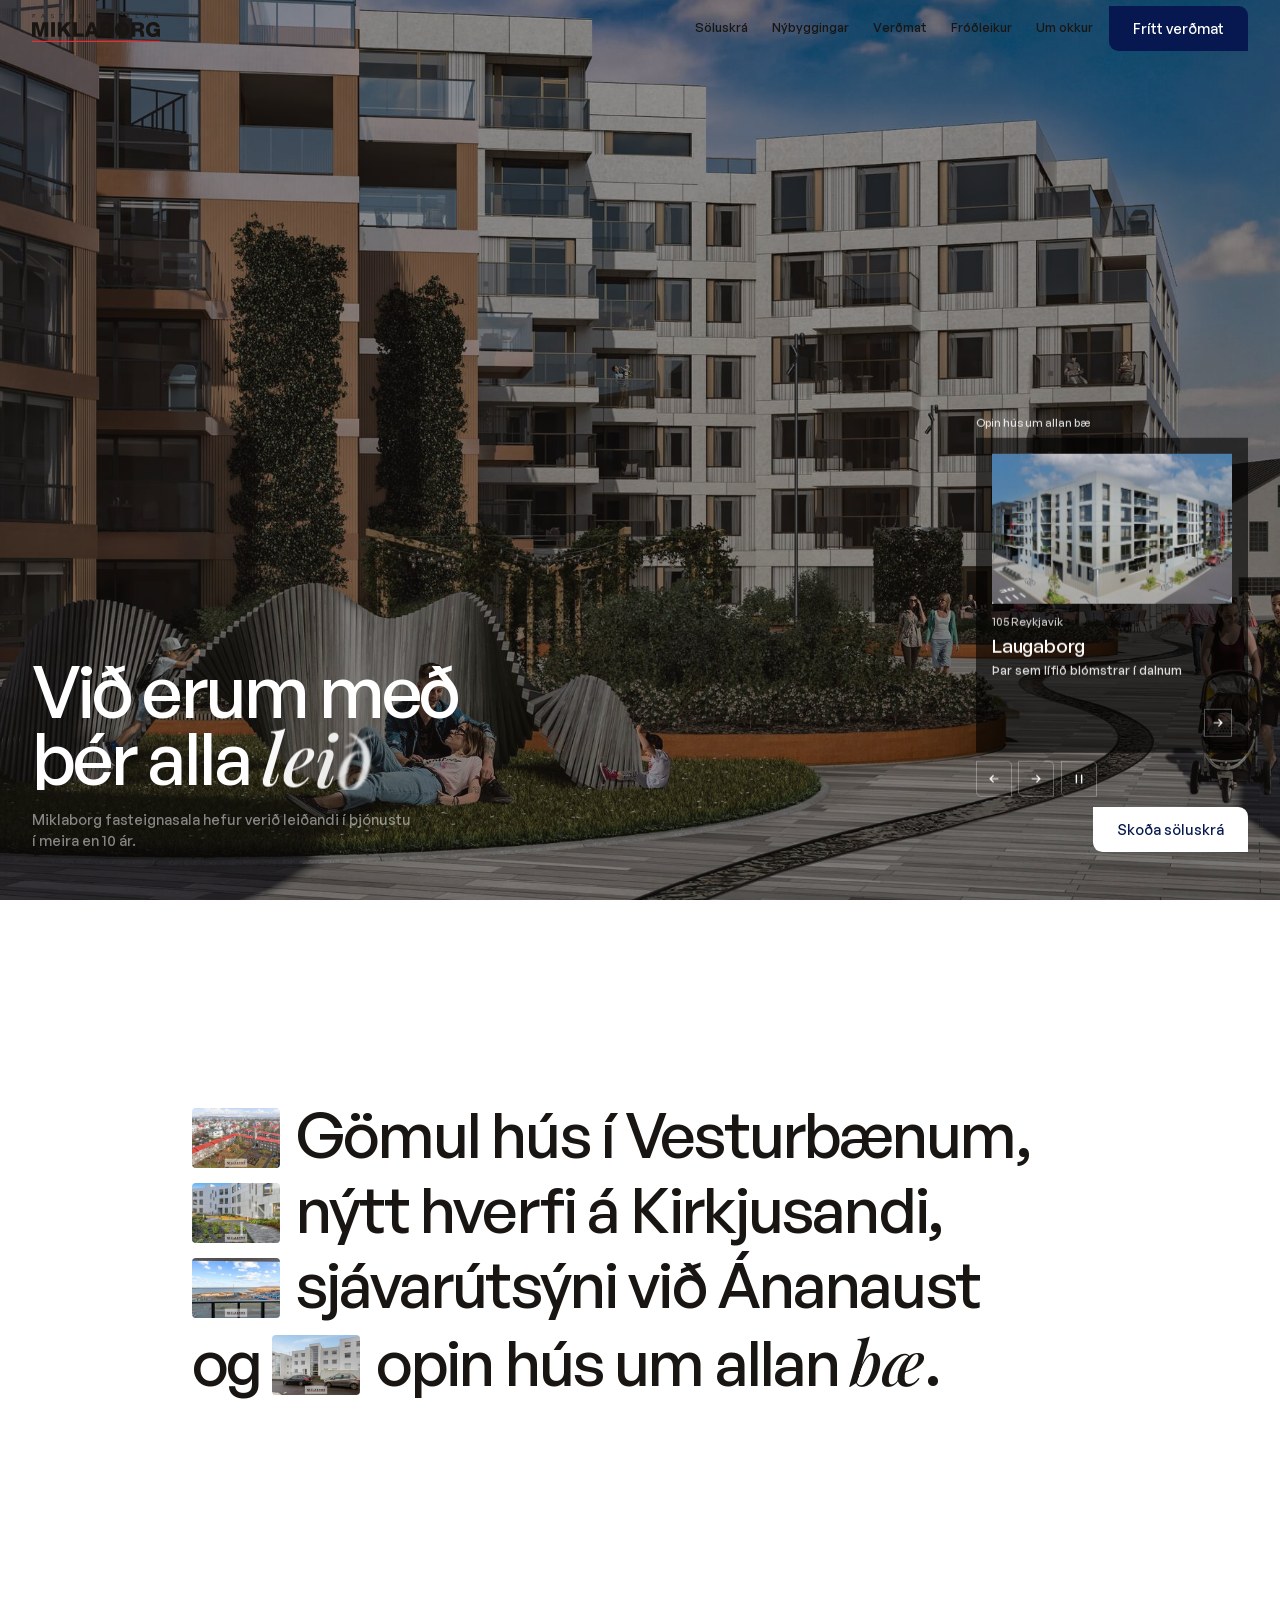
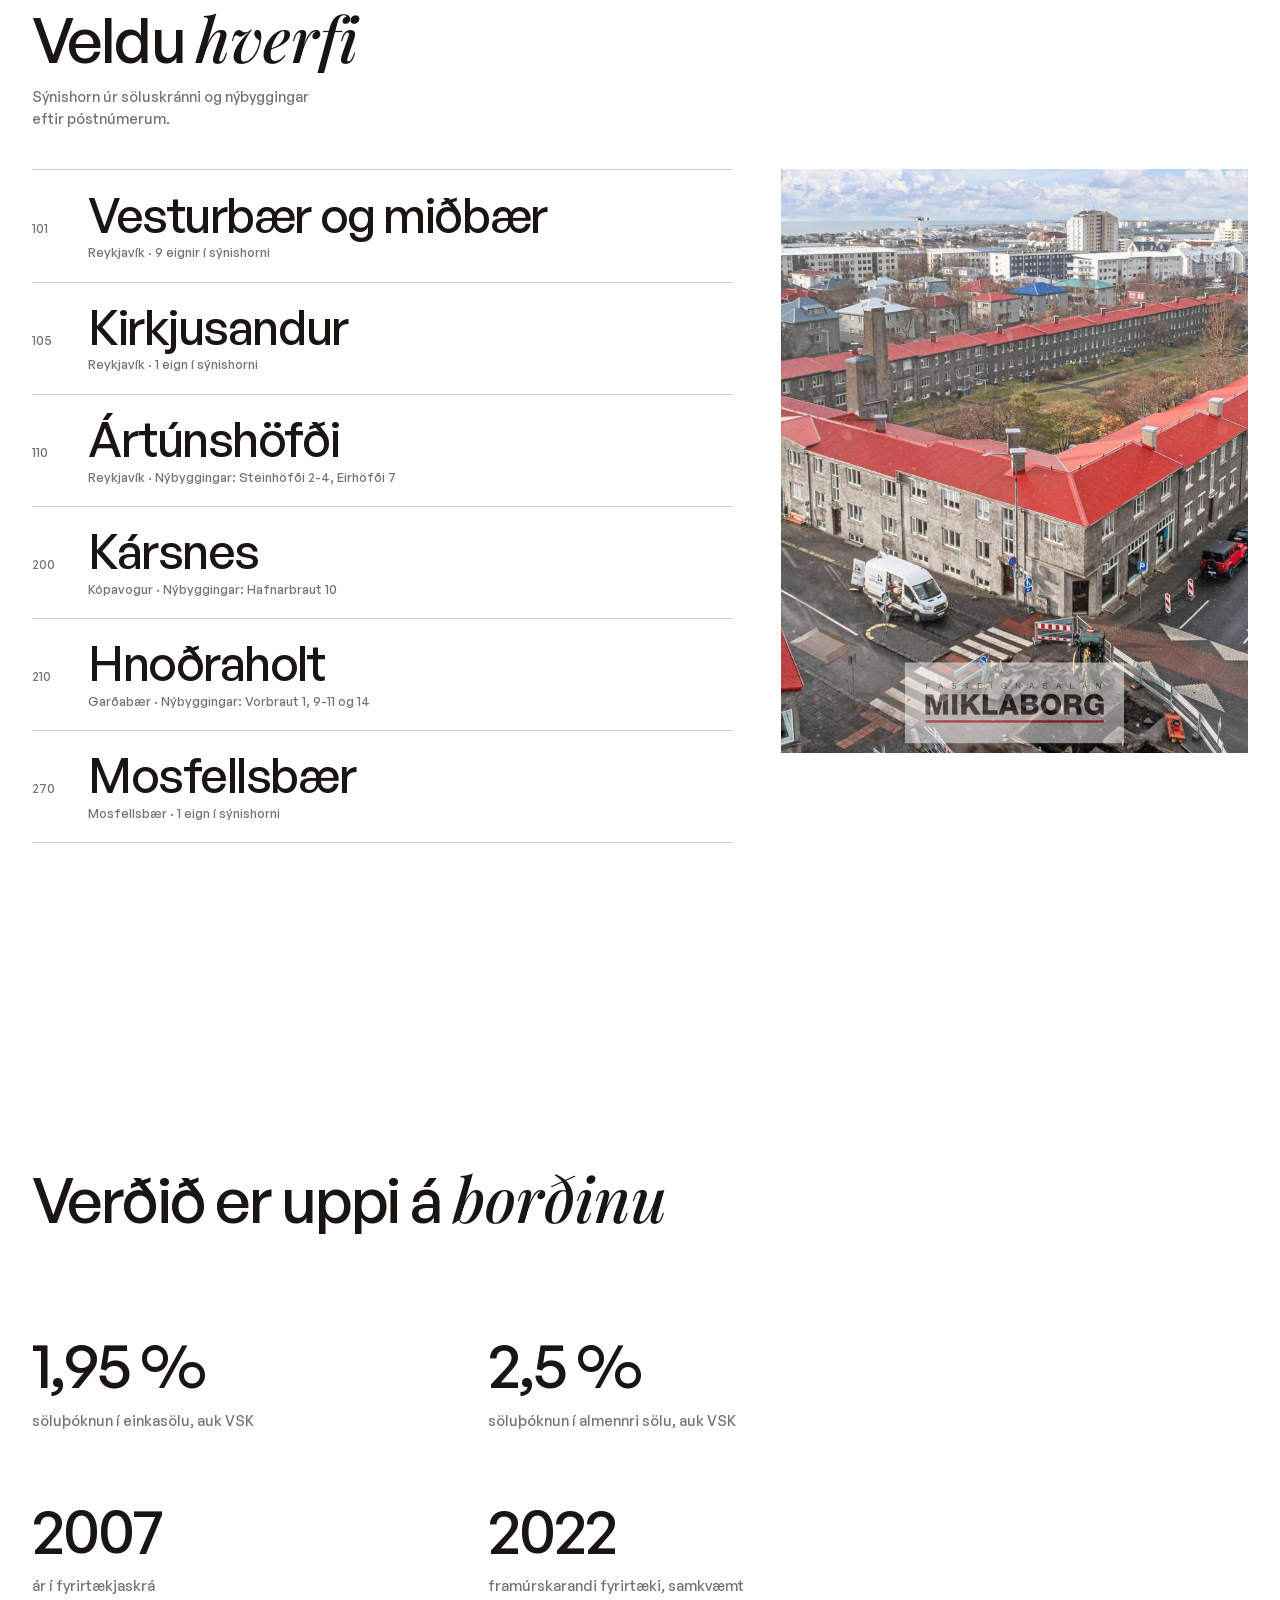
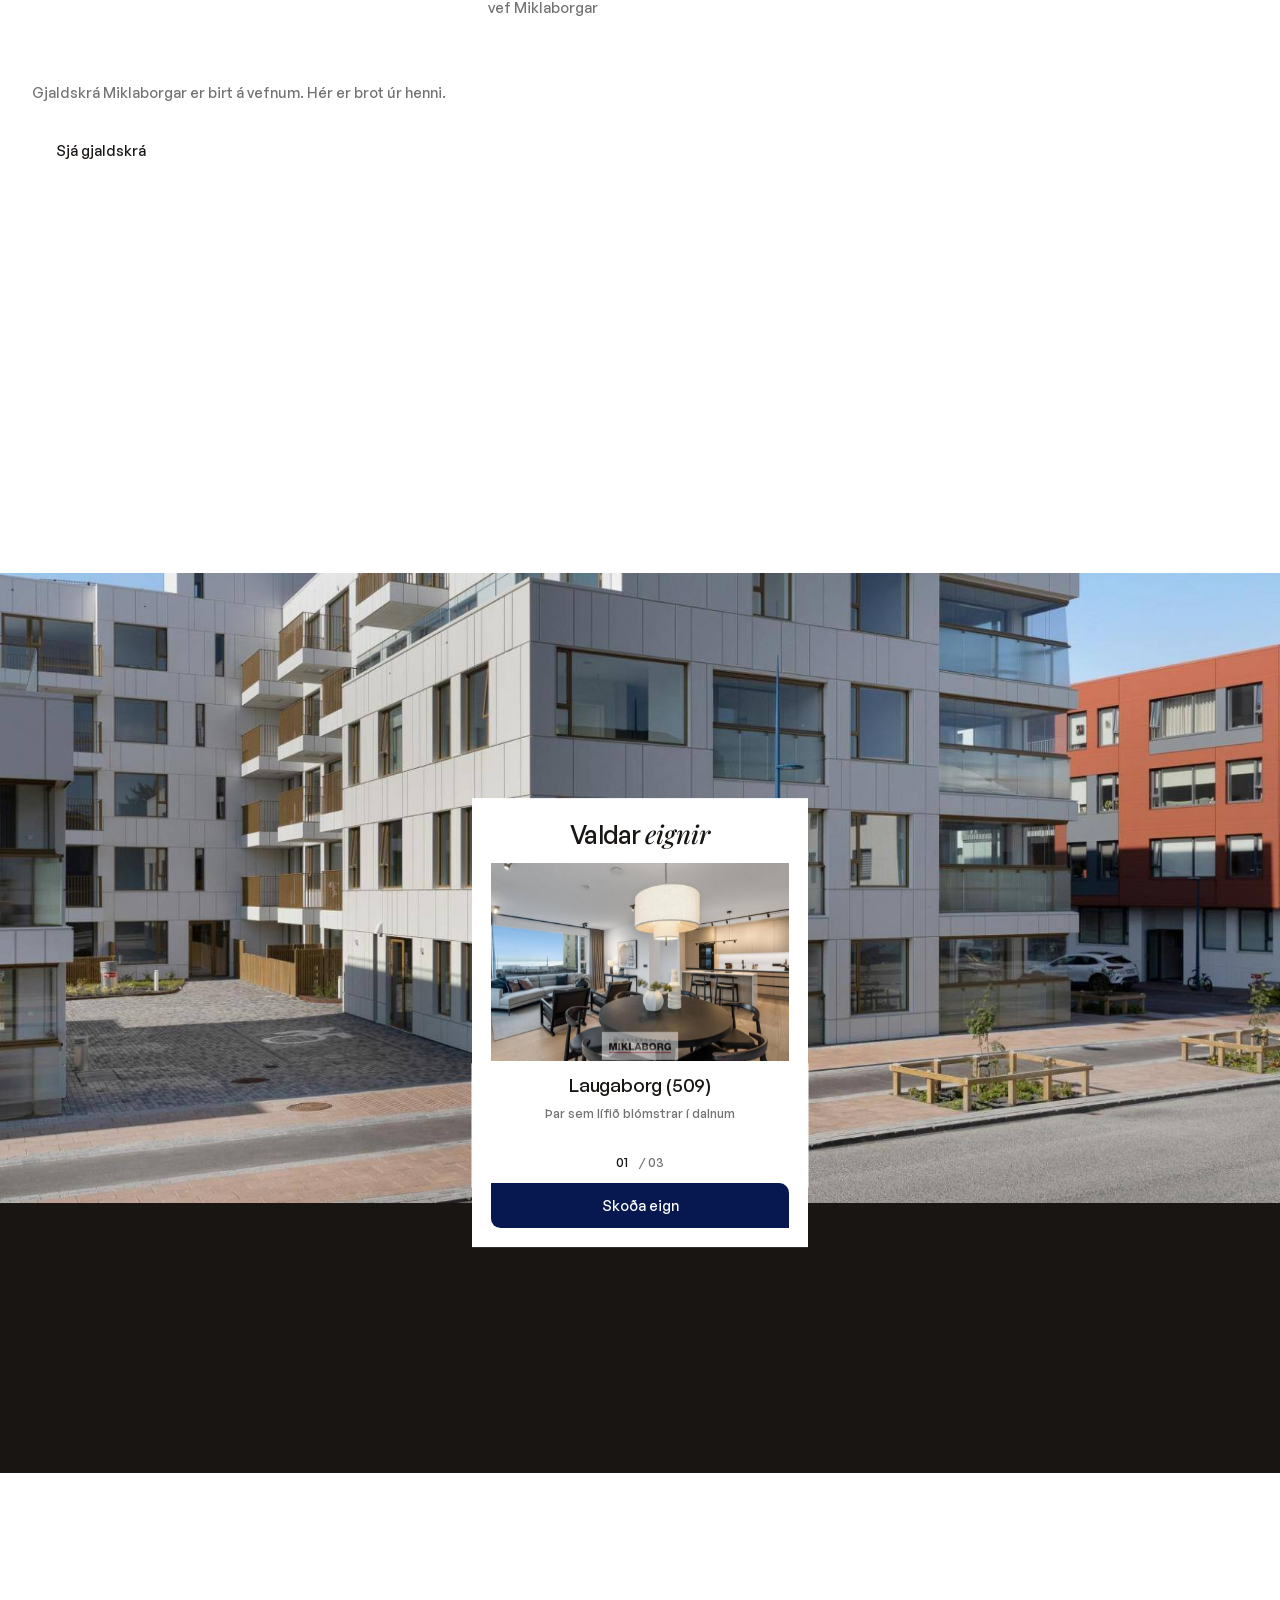
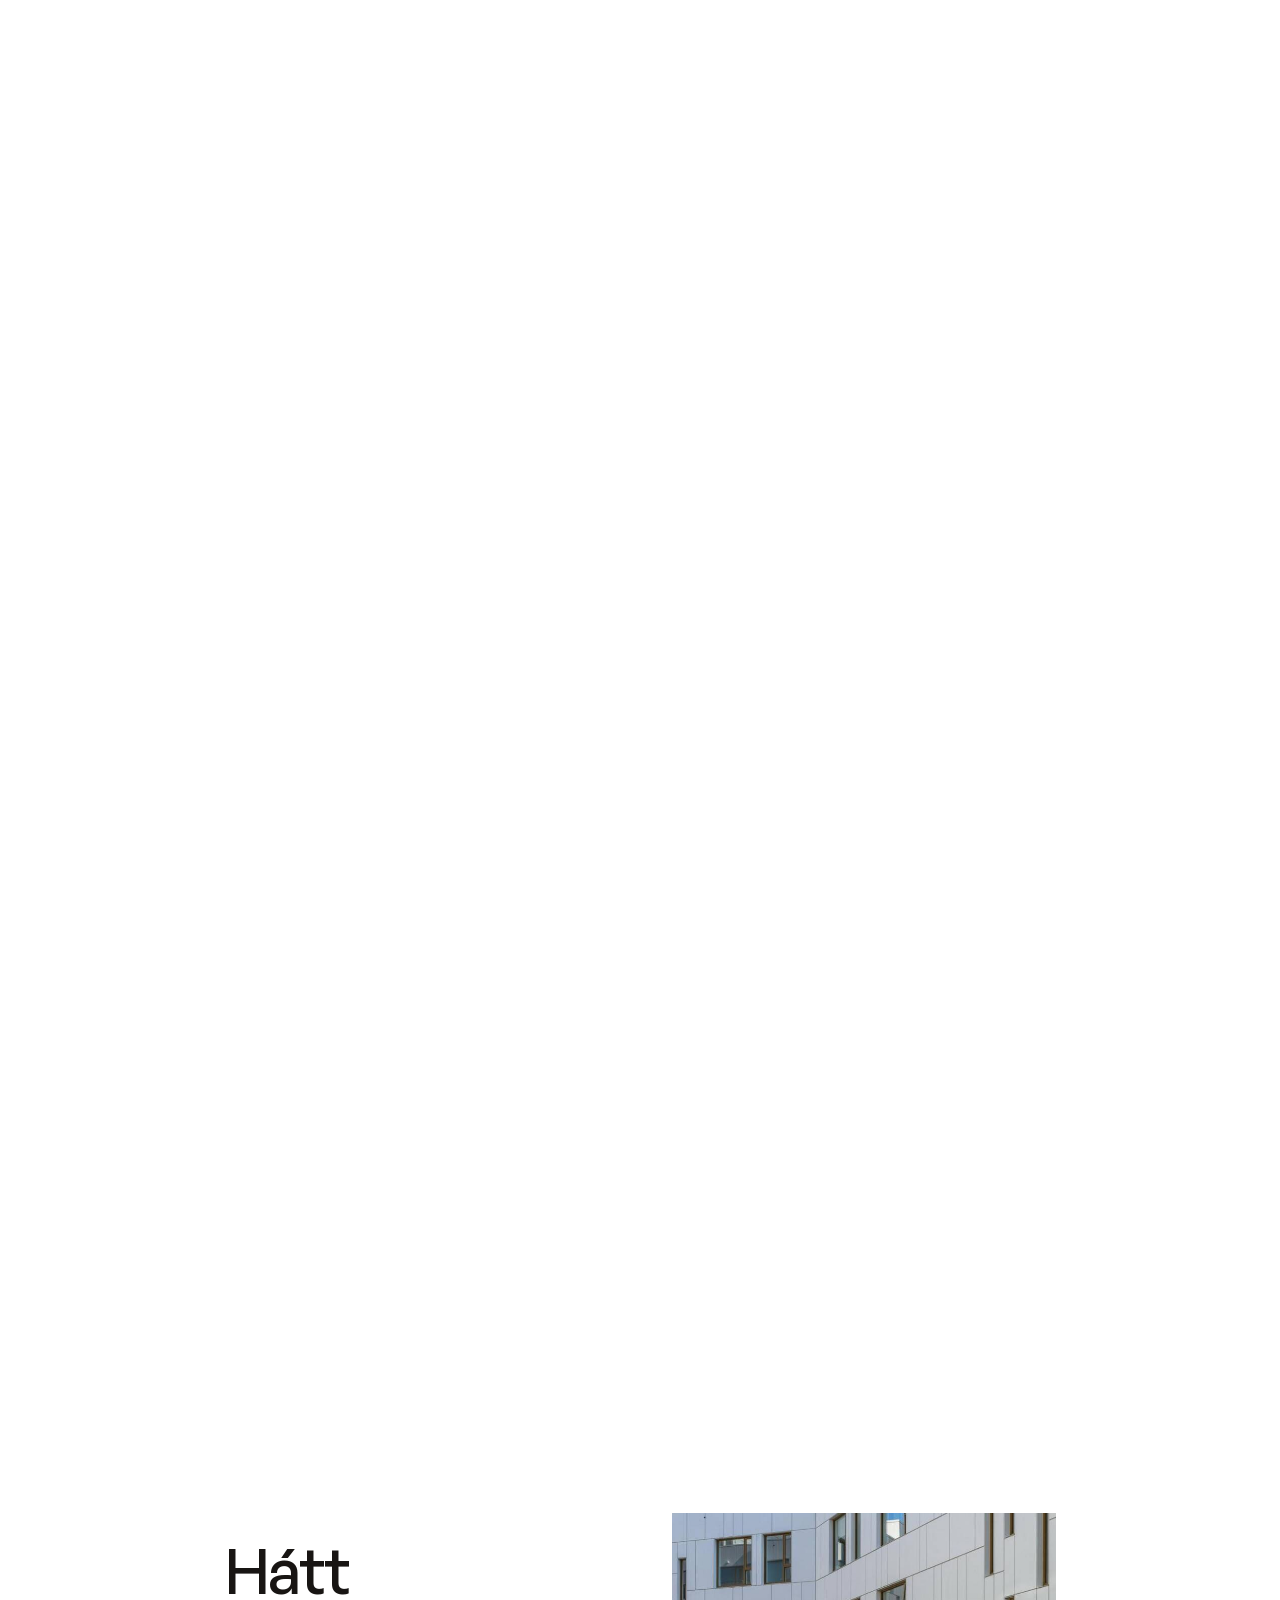
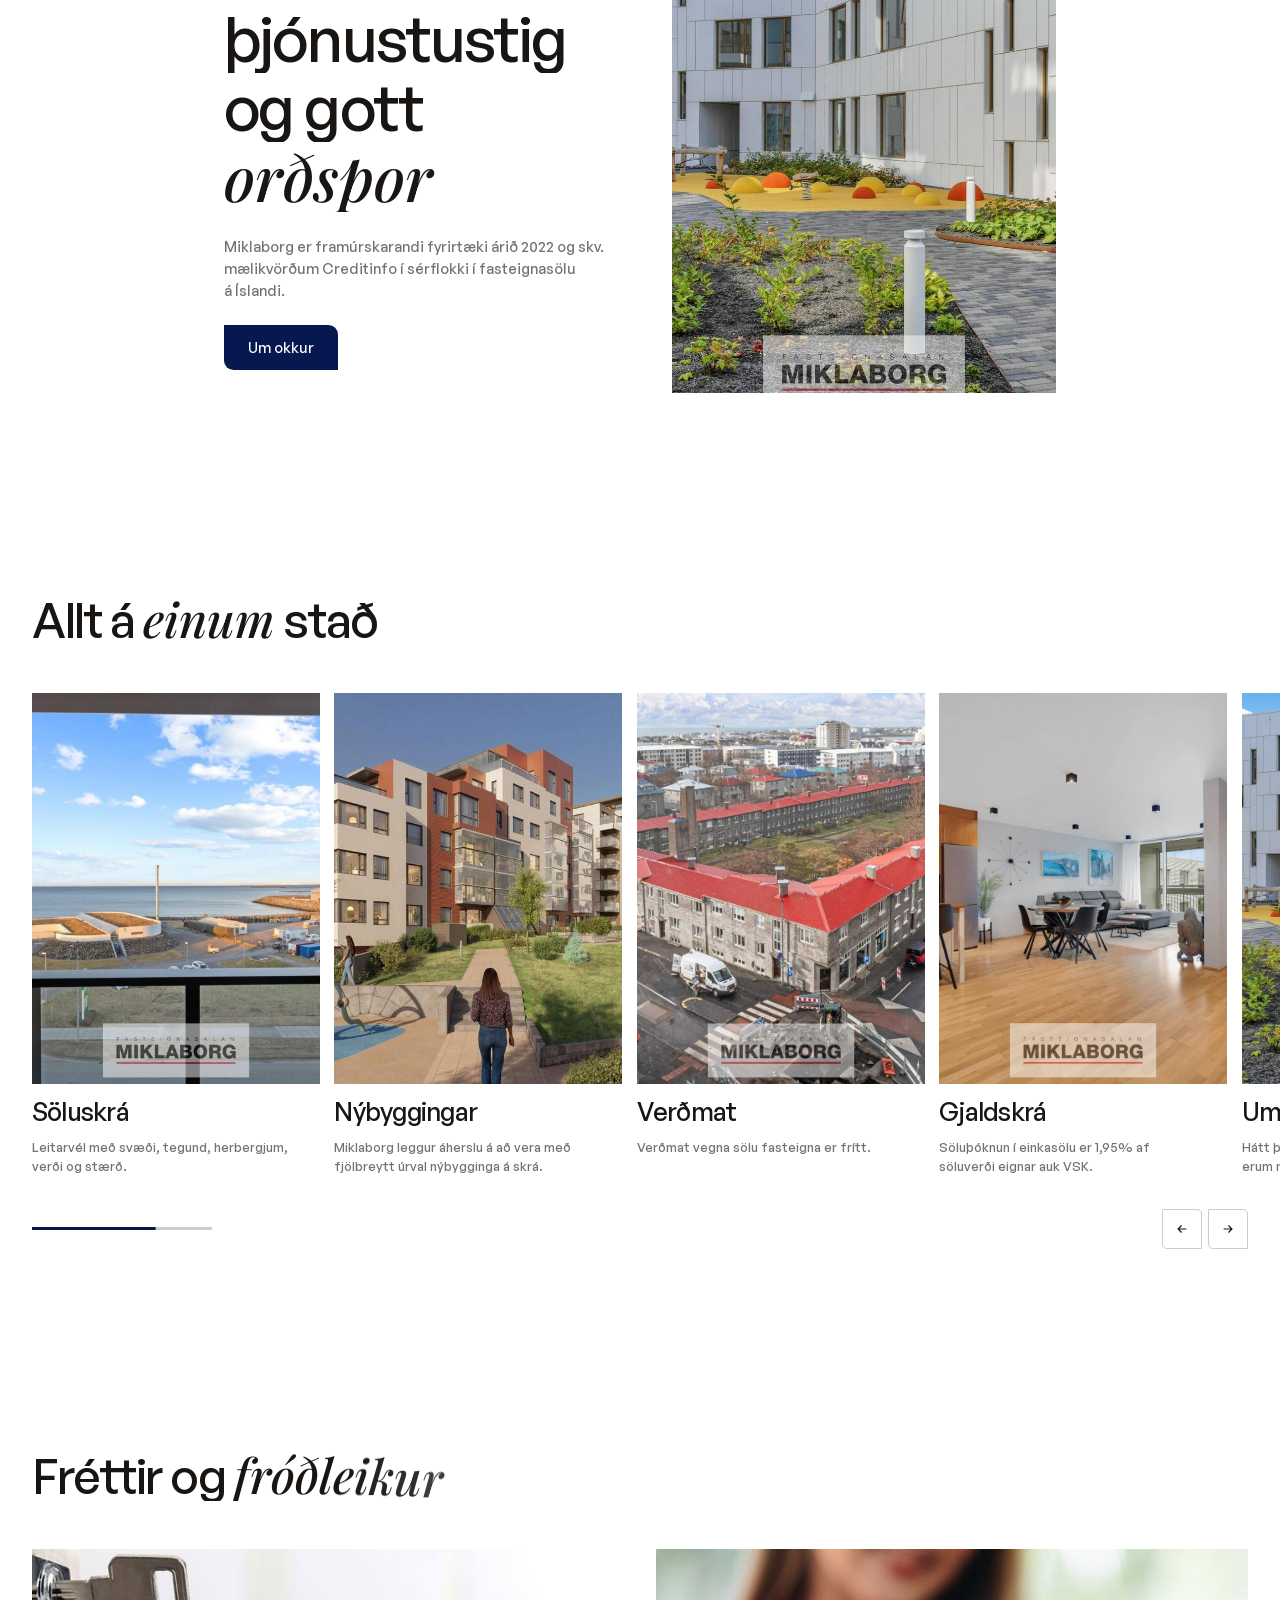
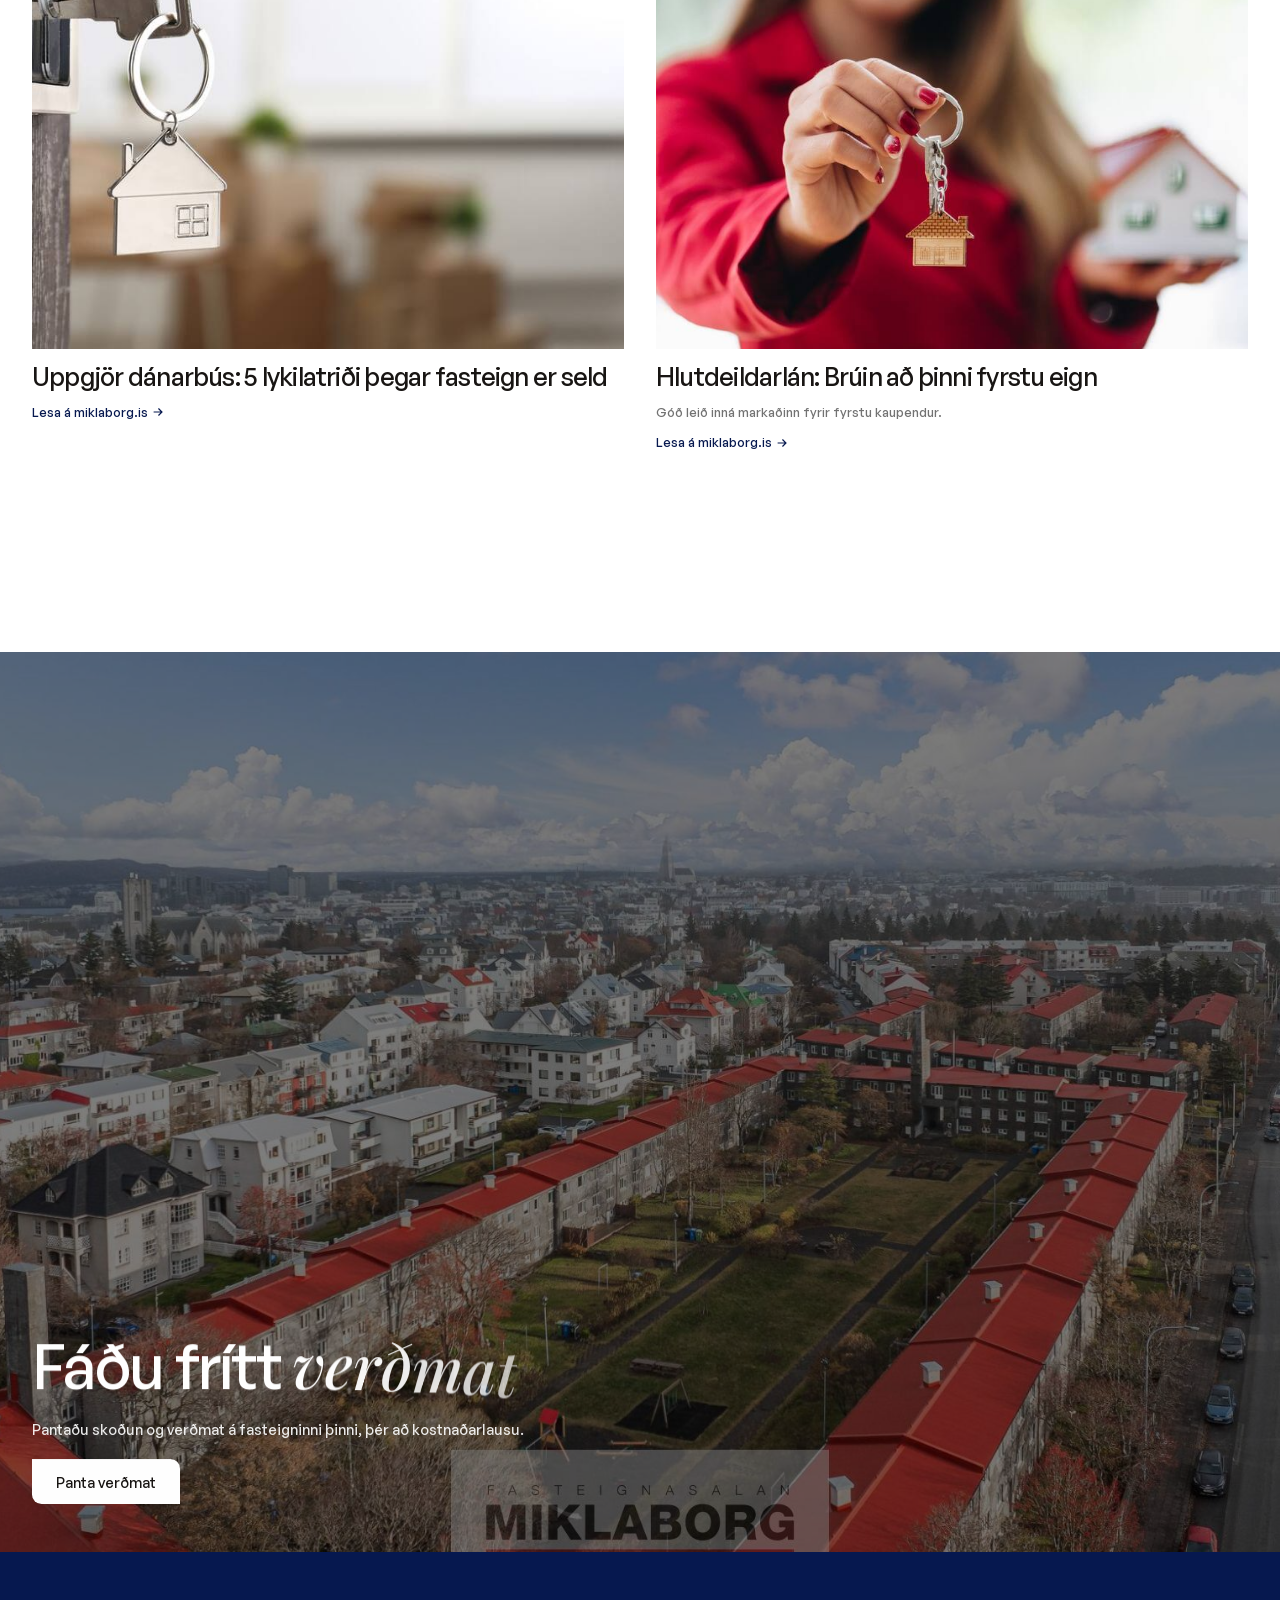
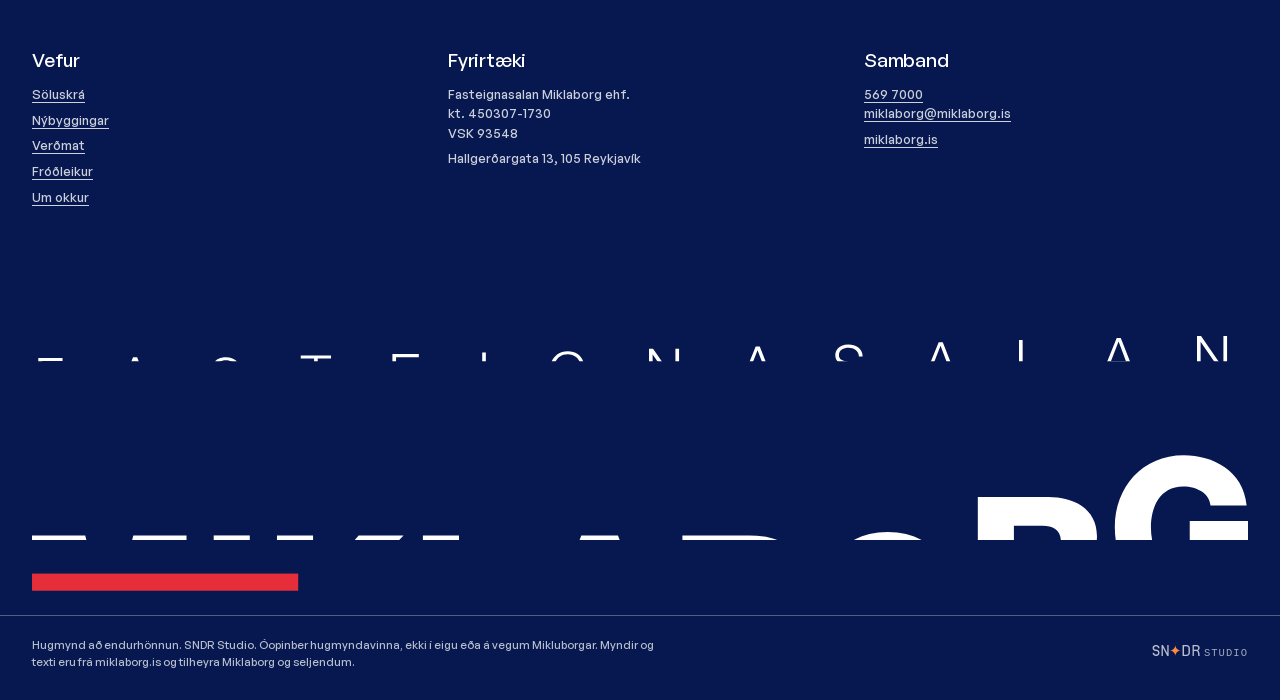
==== commit 8c7af210: "Deploy 62df7e3 (noindex preview)" ====
--- a/index.html
+++ b/index.html
@@ -37,14 +37,15 @@
 <script>(function(d){var r=d.documentElement;r.className=r.className.replace('no-js','js');
 function vw(){r.style.setProperty('--vw',innerWidth+'px')}vw();addEventListener('resize',vw);
 addEventListener('pagereveal',function(e){window.__mkVT=e.viewTransition?e.viewTransition.finished:null});
-try{var rm=matchMedia('(prefers-reduced-motion: reduce)').matches;if(r.dataset.page==='home'&&!rm&&!sessionStorage.getItem('mkPre')&&!/[?&]nointro/.test(location.search)){r.classList.add('preloader-active')}}catch(e){}})(document);</script>
+try{var rm=matchMedia('(prefers-reduced-motion: reduce)').matches;if(r.dataset.page==='home'&&!rm&&!sessionStorage.getItem('mkPre')&&!/[?&]nointro/.test(location.search)){r.classList.add('preloader-active');setTimeout(function(){r.classList.remove('preloader-active')},9000)}}catch(e){}})(document);</script>
+<style>html.preloader-active{background:#06184f}</style>
 <link rel="stylesheet" href="assets/css/miklaborg.css">
 
 </head>
 <body data-theme="light">
 <a class="skip" href="#main">Fara beint í efni</a>
-<svg width="0" height="0" style="position:absolute" aria-hidden="true" focusable="false"><symbol id="mk-logo" viewBox="0 0 2188.87 489.18"><polygon points="0 140.16 95.73 140.16 138.69 306.46 139.4 306.46 182.37 140.16 278.11 140.16 278.11 389.62 216.96 389.62 216.96 200.26 216.27 200.26 163.87 389.62 114.25 389.62 61.84 200.26 61.13 200.26 61.13 389.62 0 389.62 0 140.16" fill="currentColor" class="lg lg-big"/><rect x="327.03" y="140.16" width="64.97" height="249.46" fill="currentColor" class="lg lg-big"/><polygon points="440.92 140.16 505.91 140.16 505.91 235.89 588.01 140.16 668.72 140.16 576.48 238.34 680.25 389.62 599.54 389.62 532.46 284.81 505.91 312.75 505.91 389.62 440.92 389.62 440.92 140.16" fill="currentColor" class="lg lg-big"/><polygon points="703.67 140.16 768.63 140.16 768.63 333.72 885 333.72 885 389.62 703.67 389.62 703.67 140.16" fill="currentColor" class="lg lg-big"/><path d="M988.76,140.16h66.02l93.28,249.46h-67.77l-15.38-44.72h-87l-15.71,44.72h-66.73l93.3-249.46Zm4.19,156.53h56.59l-27.6-87.35h-.71l-28.28,87.35Z" fill="currentColor" class="lg lg-big"/><path d="M1170.77,140.16h116.69c42.99-.69,90.15,10.49,90.15,62.53,0,22.38-13.27,40.55-32.85,50.32,26.56,7.68,42.99,30.75,42.99,59.05,0,59.39-43.67,77.56-97.13,77.56h-119.84V140.16Zm64.99,98.18h50.32c11.17,0,26.54-5.94,26.54-23.76s-12.92-24.09-26.54-24.09h-50.32v47.86Zm0,99.24h52.05c20.61,0,34.94-7.35,34.94-27.96,0-22.02-15.37-29.35-34.94-29.35h-52.05v57.31Z" fill="currentColor" class="lg lg-big"/><path d="M1540.42,134.92c78.61,0,122.99,57.65,122.99,129.96s-44.38,129.98-122.99,129.98-122.97-57.65-122.97-129.98,44.35-129.96,122.97-129.96m0,204.04c41.93,0,58-37.04,58-74.08s-16.07-74.06-58-74.06-58.01,37.04-58.01,74.06,16.07,74.08,58.01,74.08" fill="currentColor" class="lg lg-big"/><path d="M1702.54,140.16h127.16c44.02,0,87.34,19.92,87.34,70.23,0,26.89-12.92,52.4-39.13,62.54v.7c26.56,6.3,34.24,35.99,36.33,59.74,.71,10.48,1.77,47.17,10.5,56.25h-64.29c-5.59-8.38-6.63-32.85-7.33-39.84-1.74-25.16-5.93-51.01-36.33-51.01h-49.28v90.85h-64.97V140.16Zm64.97,108.31h54.5c19.57,0,30.04-10.48,30.04-29.35s-14.66-26.89-32.82-26.89h-51.72v56.25Z" fill="currentColor" class="lg lg-big"/><path d="M2188.87,389.62h-41.93l-3.84-27.25c-17.13,24.09-46.47,32.5-69.54,32.5-75.47,0-124.38-57.66-124.38-129.99s48.91-129.96,124.38-129.96c51.7,0,106.9,27.61,112.85,90.15h-64.98c-2.09-21.32-23.06-34.25-49.25-34.25-41.94,0-58,37.04-58,74.06s16.06,74.08,58,74.08c32.14,0,53.8-15.03,57.3-37.73h-45.44v-48.21h104.83v136.61Z" fill="currentColor" class="lg lg-big"/><polygon points="11.3 1.43 54.95 1.43 54.95 7.03 17.84 7.03 17.84 31.9 50.81 31.9 50.81 37.48 17.84 37.48 17.84 70.26 11.3 70.26 11.3 1.43" fill="currentColor" class="lg lg-small"/><path d="M181.88,1.43h7.33l26.98,68.84h-7.03l-8.39-21.4h-31.32l-8.28,21.4h-7.03L181.88,1.43Zm-10.41,41.84h27.08l-13.3-35.27-13.79,35.27Z" fill="currentColor" class="lg lg-small"/><path d="M329.54,47.6c-.29,14.17,9.92,18.51,22.46,18.51,7.23,0,18.21-3.95,18.21-13.97,0-7.82-7.81-10.9-14.16-12.45l-15.33-3.75c-8.09-2.02-15.52-5.86-15.52-16.57,0-6.76,4.34-19.37,23.71-19.37,13.58,0,25.53,7.32,25.44,21.39h-6.55c-.39-10.49-9.06-15.81-18.79-15.81-8.97,0-17.25,3.49-17.25,13.7,0,6.46,4.81,9.15,10.4,10.51l16.78,4.14c9.73,2.6,17.82,6.84,17.82,18.11,0,4.72-1.93,19.66-26.31,19.66-16.29,0-28.24-7.32-27.47-24.09h6.55Z" fill="currentColor" class="lg lg-small"/><polygon points="483.75 1.43 538.29 1.43 538.29 7.03 514.31 7.03 514.31 70.26 507.75 70.26 507.75 7.03 483.75 7.03 483.75 1.43" fill="currentColor" class="lg lg-small"/><polygon points="648.74 1.43 696.27 1.43 696.27 7.03 655.31 7.03 655.31 31.9 693.67 31.9 693.67 37.48 655.31 37.48 655.31 64.66 696.75 64.66 696.75 70.26 648.74 70.26 648.74 1.43" fill="currentColor" class="lg lg-small"/><rect x="810.38" y="1.43" width="6.57" height="68.83" fill="currentColor" class="lg lg-small"/><path d="M994.08,70.26h-4.73l-.87-12.54h-.19c-4.62,9.83-13.88,13.98-23.8,13.98-21.68,0-32.48-17.06-32.48-35.86S942.81,0,964.48,0c14.47,0,26.22,7.79,28.73,22.83h-6.56c-.86-7.9-9.05-17.26-22.17-17.26-18.22,0-25.91,15.23-25.91,30.27s7.69,30.27,25.91,30.27c15.24,0,24.1-10.7,23.8-25.25h-23.41v-5.59h29.2v34.99Z" fill="currentColor" class="lg lg-small"/><polygon points="1110.6 1.43 1117.92 1.43 1158.02 59.65 1158.2 59.65 1158.2 1.43 1164.77 1.43 1164.77 70.26 1157.44 70.26 1117.34 12.05 1117.15 12.05 1117.15 70.26 1110.6 70.26 1110.6 1.43" fill="currentColor" class="lg lg-small"/><path d="M1302.68,1.43h7.33l26.98,68.84h-7.03l-8.38-21.4h-31.31l-8.3,21.4h-7.03L1302.68,1.43Zm-10.4,41.84h27.08l-13.31-35.27-13.78,35.27Z" fill="currentColor" class="lg lg-small"/><path d="M1450.34,47.6c-.28,14.17,9.93,18.51,22.45,18.51,7.23,0,18.22-3.95,18.22-13.97,0-7.82-7.8-10.9-14.18-12.45l-15.32-3.75c-8.1-2.02-15.51-5.86-15.51-16.57,0-6.76,4.33-19.37,23.7-19.37,13.6,0,25.55,7.32,25.45,21.39h-6.56c-.37-10.49-9.05-15.81-18.8-15.81-8.95,0-17.25,3.49-17.25,13.7,0,6.46,4.83,9.15,10.42,10.51l16.76,4.14c9.74,2.6,17.84,6.84,17.84,18.11,0,4.72-1.93,19.66-26.3,19.66-16.3,0-28.24-7.32-27.48-24.09h6.55Z" fill="currentColor" class="lg lg-small"/><path d="M1632.11,1.43h7.33l26.99,68.84h-7.03l-8.37-21.4h-31.34l-8.3,21.4h-7.03L1632.11,1.43Zm-10.41,41.84h27.08l-13.31-35.27-13.78,35.27Z" fill="currentColor" class="lg lg-small"/><polygon points="1776.69 1.43 1783.24 1.43 1783.24 64.66 1821.79 64.66 1821.79 70.26 1776.69 70.26 1776.69 1.43" fill="currentColor" class="lg lg-small"/><path d="M1952.58,1.43h7.32l26.99,68.84h-7.04l-8.38-21.4h-31.32l-8.3,21.4h-7.03L1952.58,1.43Zm-10.42,41.84h27.08l-13.31-35.27-13.78,35.27Z" fill="currentColor" class="lg lg-small"/><polygon points="2097.05 1.43 2104.38 1.43 2144.47 59.65 2144.65 59.65 2144.65 1.43 2151.22 1.43 2151.22 70.26 2143.9 70.26 2103.8 12.05 2103.6 12.05 2103.6 70.26 2097.05 70.26 2097.05 1.43" fill="currentColor" class="lg lg-small"/><rect y="458.28" width="2188.87" height="30.9" fill="#e52e39" class="lg-red"/></symbol></svg>
-<div class="preloader" aria-hidden="true"><div class="pre-bg"></div><div class="pre-logo"><svg class="logo pre-svg" viewBox="0 0 2188.87 489.18" aria-hidden="true" focusable="false"><polygon points="0 140.16 95.73 140.16 138.69 306.46 139.4 306.46 182.37 140.16 278.11 140.16 278.11 389.62 216.96 389.62 216.96 200.26 216.27 200.26 163.87 389.62 114.25 389.62 61.84 200.26 61.13 200.26 61.13 389.62 0 389.62 0 140.16" fill="currentColor" class="lg lg-big"/><rect x="327.03" y="140.16" width="64.97" height="249.46" fill="currentColor" class="lg lg-big"/><polygon points="440.92 140.16 505.91 140.16 505.91 235.89 588.01 140.16 668.72 140.16 576.48 238.34 680.25 389.62 599.54 389.62 532.46 284.81 505.91 312.75 505.91 389.62 440.92 389.62 440.92 140.16" fill="currentColor" class="lg lg-big"/><polygon points="703.67 140.16 768.63 140.16 768.63 333.72 885 333.72 885 389.62 703.67 389.62 703.67 140.16" fill="currentColor" class="lg lg-big"/><path d="M988.76,140.16h66.02l93.28,249.46h-67.77l-15.38-44.72h-87l-15.71,44.72h-66.73l93.3-249.46Zm4.19,156.53h56.59l-27.6-87.35h-.71l-28.28,87.35Z" fill="currentColor" class="lg lg-big"/><path d="M1170.77,140.16h116.69c42.99-.69,90.15,10.49,90.15,62.53,0,22.38-13.27,40.55-32.85,50.32,26.56,7.68,42.99,30.75,42.99,59.05,0,59.39-43.67,77.56-97.13,77.56h-119.84V140.16Zm64.99,98.18h50.32c11.17,0,26.54-5.94,26.54-23.76s-12.92-24.09-26.54-24.09h-50.32v47.86Zm0,99.24h52.05c20.61,0,34.94-7.35,34.94-27.96,0-22.02-15.37-29.35-34.94-29.35h-52.05v57.31Z" fill="currentColor" class="lg lg-big"/><path d="M1540.42,134.92c78.61,0,122.99,57.65,122.99,129.96s-44.38,129.98-122.99,129.98-122.97-57.65-122.97-129.98,44.35-129.96,122.97-129.96m0,204.04c41.93,0,58-37.04,58-74.08s-16.07-74.06-58-74.06-58.01,37.04-58.01,74.06,16.07,74.08,58.01,74.08" fill="currentColor" class="lg lg-big"/><path d="M1702.54,140.16h127.16c44.02,0,87.34,19.92,87.34,70.23,0,26.89-12.92,52.4-39.13,62.54v.7c26.56,6.3,34.24,35.99,36.33,59.74,.71,10.48,1.77,47.17,10.5,56.25h-64.29c-5.59-8.38-6.63-32.85-7.33-39.84-1.74-25.16-5.93-51.01-36.33-51.01h-49.28v90.85h-64.97V140.16Zm64.97,108.31h54.5c19.57,0,30.04-10.48,30.04-29.35s-14.66-26.89-32.82-26.89h-51.72v56.25Z" fill="currentColor" class="lg lg-big"/><path d="M2188.87,389.62h-41.93l-3.84-27.25c-17.13,24.09-46.47,32.5-69.54,32.5-75.47,0-124.38-57.66-124.38-129.99s48.91-129.96,124.38-129.96c51.7,0,106.9,27.61,112.85,90.15h-64.98c-2.09-21.32-23.06-34.25-49.25-34.25-41.94,0-58,37.04-58,74.06s16.06,74.08,58,74.08c32.14,0,53.8-15.03,57.3-37.73h-45.44v-48.21h104.83v136.61Z" fill="currentColor" class="lg lg-big"/><polygon points="11.3 1.43 54.95 1.43 54.95 7.03 17.84 7.03 17.84 31.9 50.81 31.9 50.81 37.48 17.84 37.48 17.84 70.26 11.3 70.26 11.3 1.43" fill="currentColor" class="lg lg-small"/><path d="M181.88,1.43h7.33l26.98,68.84h-7.03l-8.39-21.4h-31.32l-8.28,21.4h-7.03L181.88,1.43Zm-10.41,41.84h27.08l-13.3-35.27-13.79,35.27Z" fill="currentColor" class="lg lg-small"/><path d="M329.54,47.6c-.29,14.17,9.92,18.51,22.46,18.51,7.23,0,18.21-3.95,18.21-13.97,0-7.82-7.81-10.9-14.16-12.45l-15.33-3.75c-8.09-2.02-15.52-5.86-15.52-16.57,0-6.76,4.34-19.37,23.71-19.37,13.58,0,25.53,7.32,25.44,21.39h-6.55c-.39-10.49-9.06-15.81-18.79-15.81-8.97,0-17.25,3.49-17.25,13.7,0,6.46,4.81,9.15,10.4,10.51l16.78,4.14c9.73,2.6,17.82,6.84,17.82,18.11,0,4.72-1.93,19.66-26.31,19.66-16.29,0-28.24-7.32-27.47-24.09h6.55Z" fill="currentColor" class="lg lg-small"/><polygon points="483.75 1.43 538.29 1.43 538.29 7.03 514.31 7.03 514.31 70.26 507.75 70.26 507.75 7.03 483.75 7.03 483.75 1.43" fill="currentColor" class="lg lg-small"/><polygon points="648.74 1.43 696.27 1.43 696.27 7.03 655.31 7.03 655.31 31.9 693.67 31.9 693.67 37.48 655.31 37.48 655.31 64.66 696.75 64.66 696.75 70.26 648.74 70.26 648.74 1.43" fill="currentColor" class="lg lg-small"/><rect x="810.38" y="1.43" width="6.57" height="68.83" fill="currentColor" class="lg lg-small"/><path d="M994.08,70.26h-4.73l-.87-12.54h-.19c-4.62,9.83-13.88,13.98-23.8,13.98-21.68,0-32.48-17.06-32.48-35.86S942.81,0,964.48,0c14.47,0,26.22,7.79,28.73,22.83h-6.56c-.86-7.9-9.05-17.26-22.17-17.26-18.22,0-25.91,15.23-25.91,30.27s7.69,30.27,25.91,30.27c15.24,0,24.1-10.7,23.8-25.25h-23.41v-5.59h29.2v34.99Z" fill="currentColor" class="lg lg-small"/><polygon points="1110.6 1.43 1117.92 1.43 1158.02 59.65 1158.2 59.65 1158.2 1.43 1164.77 1.43 1164.77 70.26 1157.44 70.26 1117.34 12.05 1117.15 12.05 1117.15 70.26 1110.6 70.26 1110.6 1.43" fill="currentColor" class="lg lg-small"/><path d="M1302.68,1.43h7.33l26.98,68.84h-7.03l-8.38-21.4h-31.31l-8.3,21.4h-7.03L1302.68,1.43Zm-10.4,41.84h27.08l-13.31-35.27-13.78,35.27Z" fill="currentColor" class="lg lg-small"/><path d="M1450.34,47.6c-.28,14.17,9.93,18.51,22.45,18.51,7.23,0,18.22-3.95,18.22-13.97,0-7.82-7.8-10.9-14.18-12.45l-15.32-3.75c-8.1-2.02-15.51-5.86-15.51-16.57,0-6.76,4.33-19.37,23.7-19.37,13.6,0,25.55,7.32,25.45,21.39h-6.56c-.37-10.49-9.05-15.81-18.8-15.81-8.95,0-17.25,3.49-17.25,13.7,0,6.46,4.83,9.15,10.42,10.51l16.76,4.14c9.74,2.6,17.84,6.84,17.84,18.11,0,4.72-1.93,19.66-26.3,19.66-16.3,0-28.24-7.32-27.48-24.09h6.55Z" fill="currentColor" class="lg lg-small"/><path d="M1632.11,1.43h7.33l26.99,68.84h-7.03l-8.37-21.4h-31.34l-8.3,21.4h-7.03L1632.11,1.43Zm-10.41,41.84h27.08l-13.31-35.27-13.78,35.27Z" fill="currentColor" class="lg lg-small"/><polygon points="1776.69 1.43 1783.24 1.43 1783.24 64.66 1821.79 64.66 1821.79 70.26 1776.69 70.26 1776.69 1.43" fill="currentColor" class="lg lg-small"/><path d="M1952.58,1.43h7.32l26.99,68.84h-7.04l-8.38-21.4h-31.32l-8.3,21.4h-7.03L1952.58,1.43Zm-10.42,41.84h27.08l-13.31-35.27-13.78,35.27Z" fill="currentColor" class="lg lg-small"/><polygon points="2097.05 1.43 2104.38 1.43 2144.47 59.65 2144.65 59.65 2144.65 1.43 2151.22 1.43 2151.22 70.26 2143.9 70.26 2103.8 12.05 2103.6 12.05 2103.6 70.26 2097.05 70.26 2097.05 1.43" fill="currentColor" class="lg lg-small"/><rect y="458.28" width="2188.87" height="30.9" fill="#e52e39" class="lg-red"/></svg></div></div>
+<svg width="0" height="0" style="position:absolute" aria-hidden="true" focusable="false"><defs><clipPath id="mk-clip-big"><rect x="-20" y="126" width="2230" height="272"/></clipPath><clipPath id="mk-clip-small"><rect x="-20" y="-6" width="2230" height="82"/></clipPath></defs><symbol id="mk-logo" viewBox="0 0 2188.87 489.18"><polygon points="0 140.16 95.73 140.16 138.69 306.46 139.4 306.46 182.37 140.16 278.11 140.16 278.11 389.62 216.96 389.62 216.96 200.26 216.27 200.26 163.87 389.62 114.25 389.62 61.84 200.26 61.13 200.26 61.13 389.62 0 389.62 0 140.16" fill="currentColor" class="lg lg-big"/><rect x="327.03" y="140.16" width="64.97" height="249.46" fill="currentColor" class="lg lg-big"/><polygon points="440.92 140.16 505.91 140.16 505.91 235.89 588.01 140.16 668.72 140.16 576.48 238.34 680.25 389.62 599.54 389.62 532.46 284.81 505.91 312.75 505.91 389.62 440.92 389.62 440.92 140.16" fill="currentColor" class="lg lg-big"/><polygon points="703.67 140.16 768.63 140.16 768.63 333.72 885 333.72 885 389.62 703.67 389.62 703.67 140.16" fill="currentColor" class="lg lg-big"/><path d="M988.76,140.16h66.02l93.28,249.46h-67.77l-15.38-44.72h-87l-15.71,44.72h-66.73l93.3-249.46Zm4.19,156.53h56.59l-27.6-87.35h-.71l-28.28,87.35Z" fill="currentColor" class="lg lg-big"/><path d="M1170.77,140.16h116.69c42.99-.69,90.15,10.49,90.15,62.53,0,22.38-13.27,40.55-32.85,50.32,26.56,7.68,42.99,30.75,42.99,59.05,0,59.39-43.67,77.56-97.13,77.56h-119.84V140.16Zm64.99,98.18h50.32c11.17,0,26.54-5.94,26.54-23.76s-12.92-24.09-26.54-24.09h-50.32v47.86Zm0,99.24h52.05c20.61,0,34.94-7.35,34.94-27.96,0-22.02-15.37-29.35-34.94-29.35h-52.05v57.31Z" fill="currentColor" class="lg lg-big"/><path d="M1540.42,134.92c78.61,0,122.99,57.65,122.99,129.96s-44.38,129.98-122.99,129.98-122.97-57.65-122.97-129.98,44.35-129.96,122.97-129.96m0,204.04c41.93,0,58-37.04,58-74.08s-16.07-74.06-58-74.06-58.01,37.04-58.01,74.06,16.07,74.08,58.01,74.08" fill="currentColor" class="lg lg-big"/><path d="M1702.54,140.16h127.16c44.02,0,87.34,19.92,87.34,70.23,0,26.89-12.92,52.4-39.13,62.54v.7c26.56,6.3,34.24,35.99,36.33,59.74,.71,10.48,1.77,47.17,10.5,56.25h-64.29c-5.59-8.38-6.63-32.85-7.33-39.84-1.74-25.16-5.93-51.01-36.33-51.01h-49.28v90.85h-64.97V140.16Zm64.97,108.31h54.5c19.57,0,30.04-10.48,30.04-29.35s-14.66-26.89-32.82-26.89h-51.72v56.25Z" fill="currentColor" class="lg lg-big"/><path d="M2188.87,389.62h-41.93l-3.84-27.25c-17.13,24.09-46.47,32.5-69.54,32.5-75.47,0-124.38-57.66-124.38-129.99s48.91-129.96,124.38-129.96c51.7,0,106.9,27.61,112.85,90.15h-64.98c-2.09-21.32-23.06-34.25-49.25-34.25-41.94,0-58,37.04-58,74.06s16.06,74.08,58,74.08c32.14,0,53.8-15.03,57.3-37.73h-45.44v-48.21h104.83v136.61Z" fill="currentColor" class="lg lg-big"/><polygon points="11.3 1.43 54.95 1.43 54.95 7.03 17.84 7.03 17.84 31.9 50.81 31.9 50.81 37.48 17.84 37.48 17.84 70.26 11.3 70.26 11.3 1.43" fill="currentColor" class="lg lg-small"/><path d="M181.88,1.43h7.33l26.98,68.84h-7.03l-8.39-21.4h-31.32l-8.28,21.4h-7.03L181.88,1.43Zm-10.41,41.84h27.08l-13.3-35.27-13.79,35.27Z" fill="currentColor" class="lg lg-small"/><path d="M329.54,47.6c-.29,14.17,9.92,18.51,22.46,18.51,7.23,0,18.21-3.95,18.21-13.97,0-7.82-7.81-10.9-14.16-12.45l-15.33-3.75c-8.09-2.02-15.52-5.86-15.52-16.57,0-6.76,4.34-19.37,23.71-19.37,13.58,0,25.53,7.32,25.44,21.39h-6.55c-.39-10.49-9.06-15.81-18.79-15.81-8.97,0-17.25,3.49-17.25,13.7,0,6.46,4.81,9.15,10.4,10.51l16.78,4.14c9.73,2.6,17.82,6.84,17.82,18.11,0,4.72-1.93,19.66-26.31,19.66-16.29,0-28.24-7.32-27.47-24.09h6.55Z" fill="currentColor" class="lg lg-small"/><polygon points="483.75 1.43 538.29 1.43 538.29 7.03 514.31 7.03 514.31 70.26 507.75 70.26 507.75 7.03 483.75 7.03 483.75 1.43" fill="currentColor" class="lg lg-small"/><polygon points="648.74 1.43 696.27 1.43 696.27 7.03 655.31 7.03 655.31 31.9 693.67 31.9 693.67 37.48 655.31 37.48 655.31 64.66 696.75 64.66 696.75 70.26 648.74 70.26 648.74 1.43" fill="currentColor" class="lg lg-small"/><rect x="810.38" y="1.43" width="6.57" height="68.83" fill="currentColor" class="lg lg-small"/><path d="M994.08,70.26h-4.73l-.87-12.54h-.19c-4.62,9.83-13.88,13.98-23.8,13.98-21.68,0-32.48-17.06-32.48-35.86S942.81,0,964.48,0c14.47,0,26.22,7.79,28.73,22.83h-6.56c-.86-7.9-9.05-17.26-22.17-17.26-18.22,0-25.91,15.23-25.91,30.27s7.69,30.27,25.91,30.27c15.24,0,24.1-10.7,23.8-25.25h-23.41v-5.59h29.2v34.99Z" fill="currentColor" class="lg lg-small"/><polygon points="1110.6 1.43 1117.92 1.43 1158.02 59.65 1158.2 59.65 1158.2 1.43 1164.77 1.43 1164.77 70.26 1157.44 70.26 1117.34 12.05 1117.15 12.05 1117.15 70.26 1110.6 70.26 1110.6 1.43" fill="currentColor" class="lg lg-small"/><path d="M1302.68,1.43h7.33l26.98,68.84h-7.03l-8.38-21.4h-31.31l-8.3,21.4h-7.03L1302.68,1.43Zm-10.4,41.84h27.08l-13.31-35.27-13.78,35.27Z" fill="currentColor" class="lg lg-small"/><path d="M1450.34,47.6c-.28,14.17,9.93,18.51,22.45,18.51,7.23,0,18.22-3.95,18.22-13.97,0-7.82-7.8-10.9-14.18-12.45l-15.32-3.75c-8.1-2.02-15.51-5.86-15.51-16.57,0-6.76,4.33-19.37,23.7-19.37,13.6,0,25.55,7.32,25.45,21.39h-6.56c-.37-10.49-9.05-15.81-18.8-15.81-8.95,0-17.25,3.49-17.25,13.7,0,6.46,4.83,9.15,10.42,10.51l16.76,4.14c9.74,2.6,17.84,6.84,17.84,18.11,0,4.72-1.93,19.66-26.3,19.66-16.3,0-28.24-7.32-27.48-24.09h6.55Z" fill="currentColor" class="lg lg-small"/><path d="M1632.11,1.43h7.33l26.99,68.84h-7.03l-8.37-21.4h-31.34l-8.3,21.4h-7.03L1632.11,1.43Zm-10.41,41.84h27.08l-13.31-35.27-13.78,35.27Z" fill="currentColor" class="lg lg-small"/><polygon points="1776.69 1.43 1783.24 1.43 1783.24 64.66 1821.79 64.66 1821.79 70.26 1776.69 70.26 1776.69 1.43" fill="currentColor" class="lg lg-small"/><path d="M1952.58,1.43h7.32l26.99,68.84h-7.04l-8.38-21.4h-31.32l-8.3,21.4h-7.03L1952.58,1.43Zm-10.42,41.84h27.08l-13.31-35.27-13.78,35.27Z" fill="currentColor" class="lg lg-small"/><polygon points="2097.05 1.43 2104.38 1.43 2144.47 59.65 2144.65 59.65 2144.65 1.43 2151.22 1.43 2151.22 70.26 2143.9 70.26 2103.8 12.05 2103.6 12.05 2103.6 70.26 2097.05 70.26 2097.05 1.43" fill="currentColor" class="lg lg-small"/><rect y="458.28" width="2188.87" height="30.9" fill="#e52e39" class="lg-red"/></symbol></svg>
+<div class="preloader" aria-hidden="true"><div class="pre-bg"></div><div class="pre-logo"><svg class="logo pre-svg" viewBox="0 0 2188.87 489.18" aria-hidden="true" focusable="false"><g clip-path="url(#mk-clip-big)"><polygon points="0 140.16 95.73 140.16 138.69 306.46 139.4 306.46 182.37 140.16 278.11 140.16 278.11 389.62 216.96 389.62 216.96 200.26 216.27 200.26 163.87 389.62 114.25 389.62 61.84 200.26 61.13 200.26 61.13 389.62 0 389.62 0 140.16" fill="currentColor" class="lg lg-big"/><rect x="327.03" y="140.16" width="64.97" height="249.46" fill="currentColor" class="lg lg-big"/><polygon points="440.92 140.16 505.91 140.16 505.91 235.89 588.01 140.16 668.72 140.16 576.48 238.34 680.25 389.62 599.54 389.62 532.46 284.81 505.91 312.75 505.91 389.62 440.92 389.62 440.92 140.16" fill="currentColor" class="lg lg-big"/><polygon points="703.67 140.16 768.63 140.16 768.63 333.72 885 333.72 885 389.62 703.67 389.62 703.67 140.16" fill="currentColor" class="lg lg-big"/><path d="M988.76,140.16h66.02l93.28,249.46h-67.77l-15.38-44.72h-87l-15.71,44.72h-66.73l93.3-249.46Zm4.19,156.53h56.59l-27.6-87.35h-.71l-28.28,87.35Z" fill="currentColor" class="lg lg-big"/><path d="M1170.77,140.16h116.69c42.99-.69,90.15,10.49,90.15,62.53,0,22.38-13.27,40.55-32.85,50.32,26.56,7.68,42.99,30.75,42.99,59.05,0,59.39-43.67,77.56-97.13,77.56h-119.84V140.16Zm64.99,98.18h50.32c11.17,0,26.54-5.94,26.54-23.76s-12.92-24.09-26.54-24.09h-50.32v47.86Zm0,99.24h52.05c20.61,0,34.94-7.35,34.94-27.96,0-22.02-15.37-29.35-34.94-29.35h-52.05v57.31Z" fill="currentColor" class="lg lg-big"/><path d="M1540.42,134.92c78.61,0,122.99,57.65,122.99,129.96s-44.38,129.98-122.99,129.98-122.97-57.65-122.97-129.98,44.35-129.96,122.97-129.96m0,204.04c41.93,0,58-37.04,58-74.08s-16.07-74.06-58-74.06-58.01,37.04-58.01,74.06,16.07,74.08,58.01,74.08" fill="currentColor" class="lg lg-big"/><path d="M1702.54,140.16h127.16c44.02,0,87.34,19.92,87.34,70.23,0,26.89-12.92,52.4-39.13,62.54v.7c26.56,6.3,34.24,35.99,36.33,59.74,.71,10.48,1.77,47.17,10.5,56.25h-64.29c-5.59-8.38-6.63-32.85-7.33-39.84-1.74-25.16-5.93-51.01-36.33-51.01h-49.28v90.85h-64.97V140.16Zm64.97,108.31h54.5c19.57,0,30.04-10.48,30.04-29.35s-14.66-26.89-32.82-26.89h-51.72v56.25Z" fill="currentColor" class="lg lg-big"/><path d="M2188.87,389.62h-41.93l-3.84-27.25c-17.13,24.09-46.47,32.5-69.54,32.5-75.47,0-124.38-57.66-124.38-129.99s48.91-129.96,124.38-129.96c51.7,0,106.9,27.61,112.85,90.15h-64.98c-2.09-21.32-23.06-34.25-49.25-34.25-41.94,0-58,37.04-58,74.06s16.06,74.08,58,74.08c32.14,0,53.8-15.03,57.3-37.73h-45.44v-48.21h104.83v136.61Z" fill="currentColor" class="lg lg-big"/></g><g clip-path="url(#mk-clip-small)"><polygon points="11.3 1.43 54.95 1.43 54.95 7.03 17.84 7.03 17.84 31.9 50.81 31.9 50.81 37.48 17.84 37.48 17.84 70.26 11.3 70.26 11.3 1.43" fill="currentColor" class="lg lg-small"/><path d="M181.88,1.43h7.33l26.98,68.84h-7.03l-8.39-21.4h-31.32l-8.28,21.4h-7.03L181.88,1.43Zm-10.41,41.84h27.08l-13.3-35.27-13.79,35.27Z" fill="currentColor" class="lg lg-small"/><path d="M329.54,47.6c-.29,14.17,9.92,18.51,22.46,18.51,7.23,0,18.21-3.95,18.21-13.97,0-7.82-7.81-10.9-14.16-12.45l-15.33-3.75c-8.09-2.02-15.52-5.86-15.52-16.57,0-6.76,4.34-19.37,23.71-19.37,13.58,0,25.53,7.32,25.44,21.39h-6.55c-.39-10.49-9.06-15.81-18.79-15.81-8.97,0-17.25,3.49-17.25,13.7,0,6.46,4.81,9.15,10.4,10.51l16.78,4.14c9.73,2.6,17.82,6.84,17.82,18.11,0,4.72-1.93,19.66-26.31,19.66-16.29,0-28.24-7.32-27.47-24.09h6.55Z" fill="currentColor" class="lg lg-small"/><polygon points="483.75 1.43 538.29 1.43 538.29 7.03 514.31 7.03 514.31 70.26 507.75 70.26 507.75 7.03 483.75 7.03 483.75 1.43" fill="currentColor" class="lg lg-small"/><polygon points="648.74 1.43 696.27 1.43 696.27 7.03 655.31 7.03 655.31 31.9 693.67 31.9 693.67 37.48 655.31 37.48 655.31 64.66 696.75 64.66 696.75 70.26 648.74 70.26 648.74 1.43" fill="currentColor" class="lg lg-small"/><rect x="810.38" y="1.43" width="6.57" height="68.83" fill="currentColor" class="lg lg-small"/><path d="M994.08,70.26h-4.73l-.87-12.54h-.19c-4.62,9.83-13.88,13.98-23.8,13.98-21.68,0-32.48-17.06-32.48-35.86S942.81,0,964.48,0c14.47,0,26.22,7.79,28.73,22.83h-6.56c-.86-7.9-9.05-17.26-22.17-17.26-18.22,0-25.91,15.23-25.91,30.27s7.69,30.27,25.91,30.27c15.24,0,24.1-10.7,23.8-25.25h-23.41v-5.59h29.2v34.99Z" fill="currentColor" class="lg lg-small"/><polygon points="1110.6 1.43 1117.92 1.43 1158.02 59.65 1158.2 59.65 1158.2 1.43 1164.77 1.43 1164.77 70.26 1157.44 70.26 1117.34 12.05 1117.15 12.05 1117.15 70.26 1110.6 70.26 1110.6 1.43" fill="currentColor" class="lg lg-small"/><path d="M1302.68,1.43h7.33l26.98,68.84h-7.03l-8.38-21.4h-31.31l-8.3,21.4h-7.03L1302.68,1.43Zm-10.4,41.84h27.08l-13.31-35.27-13.78,35.27Z" fill="currentColor" class="lg lg-small"/><path d="M1450.34,47.6c-.28,14.17,9.93,18.51,22.45,18.51,7.23,0,18.22-3.95,18.22-13.97,0-7.82-7.8-10.9-14.18-12.45l-15.32-3.75c-8.1-2.02-15.51-5.86-15.51-16.57,0-6.76,4.33-19.37,23.7-19.37,13.6,0,25.55,7.32,25.45,21.39h-6.56c-.37-10.49-9.05-15.81-18.8-15.81-8.95,0-17.25,3.49-17.25,13.7,0,6.46,4.83,9.15,10.42,10.51l16.76,4.14c9.74,2.6,17.84,6.84,17.84,18.11,0,4.72-1.93,19.66-26.3,19.66-16.3,0-28.24-7.32-27.48-24.09h6.55Z" fill="currentColor" class="lg lg-small"/><path d="M1632.11,1.43h7.33l26.99,68.84h-7.03l-8.37-21.4h-31.34l-8.3,21.4h-7.03L1632.11,1.43Zm-10.41,41.84h27.08l-13.31-35.27-13.78,35.27Z" fill="currentColor" class="lg lg-small"/><polygon points="1776.69 1.43 1783.24 1.43 1783.24 64.66 1821.79 64.66 1821.79 70.26 1776.69 70.26 1776.69 1.43" fill="currentColor" class="lg lg-small"/><path d="M1952.58,1.43h7.32l26.99,68.84h-7.04l-8.38-21.4h-31.32l-8.3,21.4h-7.03L1952.58,1.43Zm-10.42,41.84h27.08l-13.31-35.27-13.78,35.27Z" fill="currentColor" class="lg lg-small"/><polygon points="2097.05 1.43 2104.38 1.43 2144.47 59.65 2144.65 59.65 2144.65 1.43 2151.22 1.43 2151.22 70.26 2143.9 70.26 2103.8 12.05 2103.6 12.05 2103.6 70.26 2097.05 70.26 2097.05 1.43" fill="currentColor" class="lg lg-small"/></g><rect y="458.28" width="2188.87" height="30.9" fill="#e52e39" class="lg-red"/></svg></div></div>
 <header class="hd" data-header>
   <a class="hd-logo" href="./" aria-label="Miklaborg, forsíða" translate="no"><svg class="logo " viewBox="0 0 2188.87 489.18" role="img" aria-label="Miklaborg fasteignasala"><use href="#mk-logo"/></svg></a>
   <nav class="hd-nav" aria-label="Aðalvalmynd"><a class="hd-link desc-m" href="soluskra/"><span class="btn-label">Söluskrá</span></a><a class="hd-link desc-m" href="nybyggingar/"><span class="btn-label">Nýbyggingar</span></a><a class="hd-link desc-m" href="verdmat/"><span class="btn-label">Verðmat</span></a><a class="hd-link desc-m" href="https://miklaborg.is/frodleikur" target="_blank" rel="noopener noreferrer"><span class="btn-label">Fróðleikur</span></a><a class="hd-link desc-m" href="um-okkur/"><span class="btn-label">Um okkur</span></a></nav>
@@ -172,7 +173,7 @@
       <div class="ft-col" data-acc><button class="ft-head title-s" type="button" aria-expanded="false" aria-controls="ft-fyrirtaeki"><span>Fyrirtæki</span><svg class="ft-arr" viewBox="0 0 16 16" aria-hidden="true" focusable="false"><path d="M3 6l5 5 5-5" fill="none" stroke="currentColor" stroke-width="1.4"/></svg></button><div class="ft-body desc-m" id="ft-fyrirtaeki"><p><span translate="no">Fasteignasalan Miklaborg ehf.</span><br>kt. 450307-1730<br>VSK 93548</p><p>Hallgerðargata 13, 105 Reykjavík</p></div></div>
       <div class="ft-col" data-acc><button class="ft-head title-s" type="button" aria-expanded="false" aria-controls="ft-samband"><span>Samband</span><svg class="ft-arr" viewBox="0 0 16 16" aria-hidden="true" focusable="false"><path d="M3 6l5 5 5-5" fill="none" stroke="currentColor" stroke-width="1.4"/></svg></button><div class="ft-body desc-m" id="ft-samband"><p><a href="tel:+3545697000">569 7000</a><br><a href="mailto:miklaborg@miklaborg.is">miklaborg@miklaborg.is</a></p><p><a href="https://miklaborg.is" target="_blank" rel="noopener noreferrer">miklaborg.is</a></p></div></div>
     </div>
-    <div class="ft-mark" aria-hidden="true"><svg class="logo ft-logo" viewBox="0 0 2188.87 489.18" aria-hidden="true" focusable="false"><polygon points="0 140.16 95.73 140.16 138.69 306.46 139.4 306.46 182.37 140.16 278.11 140.16 278.11 389.62 216.96 389.62 216.96 200.26 216.27 200.26 163.87 389.62 114.25 389.62 61.84 200.26 61.13 200.26 61.13 389.62 0 389.62 0 140.16" fill="currentColor" class="lg lg-big"/><rect x="327.03" y="140.16" width="64.97" height="249.46" fill="currentColor" class="lg lg-big"/><polygon points="440.92 140.16 505.91 140.16 505.91 235.89 588.01 140.16 668.72 140.16 576.48 238.34 680.25 389.62 599.54 389.62 532.46 284.81 505.91 312.75 505.91 389.62 440.92 389.62 440.92 140.16" fill="currentColor" class="lg lg-big"/><polygon points="703.67 140.16 768.63 140.16 768.63 333.72 885 333.72 885 389.62 703.67 389.62 703.67 140.16" fill="currentColor" class="lg lg-big"/><path d="M988.76,140.16h66.02l93.28,249.46h-67.77l-15.38-44.72h-87l-15.71,44.72h-66.73l93.3-249.46Zm4.19,156.53h56.59l-27.6-87.35h-.71l-28.28,87.35Z" fill="currentColor" class="lg lg-big"/><path d="M1170.77,140.16h116.69c42.99-.69,90.15,10.49,90.15,62.53,0,22.38-13.27,40.55-32.85,50.32,26.56,7.68,42.99,30.75,42.99,59.05,0,59.39-43.67,77.56-97.13,77.56h-119.84V140.16Zm64.99,98.18h50.32c11.17,0,26.54-5.94,26.54-23.76s-12.92-24.09-26.54-24.09h-50.32v47.86Zm0,99.24h52.05c20.61,0,34.94-7.35,34.94-27.96,0-22.02-15.37-29.35-34.94-29.35h-52.05v57.31Z" fill="currentColor" class="lg lg-big"/><path d="M1540.42,134.92c78.61,0,122.99,57.65,122.99,129.96s-44.38,129.98-122.99,129.98-122.97-57.65-122.97-129.98,44.35-129.96,122.97-129.96m0,204.04c41.93,0,58-37.04,58-74.08s-16.07-74.06-58-74.06-58.01,37.04-58.01,74.06,16.07,74.08,58.01,74.08" fill="currentColor" class="lg lg-big"/><path d="M1702.54,140.16h127.16c44.02,0,87.34,19.92,87.34,70.23,0,26.89-12.92,52.4-39.13,62.54v.7c26.56,6.3,34.24,35.99,36.33,59.74,.71,10.48,1.77,47.17,10.5,56.25h-64.29c-5.59-8.38-6.63-32.85-7.33-39.84-1.74-25.16-5.93-51.01-36.33-51.01h-49.28v90.85h-64.97V140.16Zm64.97,108.31h54.5c19.57,0,30.04-10.48,30.04-29.35s-14.66-26.89-32.82-26.89h-51.72v56.25Z" fill="currentColor" class="lg lg-big"/><path d="M2188.87,389.62h-41.93l-3.84-27.25c-17.13,24.09-46.47,32.5-69.54,32.5-75.47,0-124.38-57.66-124.38-129.99s48.91-129.96,124.38-129.96c51.7,0,106.9,27.61,112.85,90.15h-64.98c-2.09-21.32-23.06-34.25-49.25-34.25-41.94,0-58,37.04-58,74.06s16.06,74.08,58,74.08c32.14,0,53.8-15.03,57.3-37.73h-45.44v-48.21h104.83v136.61Z" fill="currentColor" class="lg lg-big"/><polygon points="11.3 1.43 54.95 1.43 54.95 7.03 17.84 7.03 17.84 31.9 50.81 31.9 50.81 37.48 17.84 37.48 17.84 70.26 11.3 70.26 11.3 1.43" fill="currentColor" class="lg lg-small"/><path d="M181.88,1.43h7.33l26.98,68.84h-7.03l-8.39-21.4h-31.32l-8.28,21.4h-7.03L181.88,1.43Zm-10.41,41.84h27.08l-13.3-35.27-13.79,35.27Z" fill="currentColor" class="lg lg-small"/><path d="M329.54,47.6c-.29,14.17,9.92,18.51,22.46,18.51,7.23,0,18.21-3.95,18.21-13.97,0-7.82-7.81-10.9-14.16-12.45l-15.33-3.75c-8.09-2.02-15.52-5.86-15.52-16.57,0-6.76,4.34-19.37,23.71-19.37,13.58,0,25.53,7.32,25.44,21.39h-6.55c-.39-10.49-9.06-15.81-18.79-15.81-8.97,0-17.25,3.49-17.25,13.7,0,6.46,4.81,9.15,10.4,10.51l16.78,4.14c9.73,2.6,17.82,6.84,17.82,18.11,0,4.72-1.93,19.66-26.31,19.66-16.29,0-28.24-7.32-27.47-24.09h6.55Z" fill="currentColor" class="lg lg-small"/><polygon points="483.75 1.43 538.29 1.43 538.29 7.03 514.31 7.03 514.31 70.26 507.75 70.26 507.75 7.03 483.75 7.03 483.75 1.43" fill="currentColor" class="lg lg-small"/><polygon points="648.74 1.43 696.27 1.43 696.27 7.03 655.31 7.03 655.31 31.9 693.67 31.9 693.67 37.48 655.31 37.48 655.31 64.66 696.75 64.66 696.75 70.26 648.74 70.26 648.74 1.43" fill="currentColor" class="lg lg-small"/><rect x="810.38" y="1.43" width="6.57" height="68.83" fill="currentColor" class="lg lg-small"/><path d="M994.08,70.26h-4.73l-.87-12.54h-.19c-4.62,9.83-13.88,13.98-23.8,13.98-21.68,0-32.48-17.06-32.48-35.86S942.81,0,964.48,0c14.47,0,26.22,7.79,28.73,22.83h-6.56c-.86-7.9-9.05-17.26-22.17-17.26-18.22,0-25.91,15.23-25.91,30.27s7.69,30.27,25.91,30.27c15.24,0,24.1-10.7,23.8-25.25h-23.41v-5.59h29.2v34.99Z" fill="currentColor" class="lg lg-small"/><polygon points="1110.6 1.43 1117.92 1.43 1158.02 59.65 1158.2 59.65 1158.2 1.43 1164.77 1.43 1164.77 70.26 1157.44 70.26 1117.34 12.05 1117.15 12.05 1117.15 70.26 1110.6 70.26 1110.6 1.43" fill="currentColor" class="lg lg-small"/><path d="M1302.68,1.43h7.33l26.98,68.84h-7.03l-8.38-21.4h-31.31l-8.3,21.4h-7.03L1302.68,1.43Zm-10.4,41.84h27.08l-13.31-35.27-13.78,35.27Z" fill="currentColor" class="lg lg-small"/><path d="M1450.34,47.6c-.28,14.17,9.93,18.51,22.45,18.51,7.23,0,18.22-3.95,18.22-13.97,0-7.82-7.8-10.9-14.18-12.45l-15.32-3.75c-8.1-2.02-15.51-5.86-15.51-16.57,0-6.76,4.33-19.37,23.7-19.37,13.6,0,25.55,7.32,25.45,21.39h-6.56c-.37-10.49-9.05-15.81-18.8-15.81-8.95,0-17.25,3.49-17.25,13.7,0,6.46,4.83,9.15,10.42,10.51l16.76,4.14c9.74,2.6,17.84,6.84,17.84,18.11,0,4.72-1.93,19.66-26.3,19.66-16.3,0-28.24-7.32-27.48-24.09h6.55Z" fill="currentColor" class="lg lg-small"/><path d="M1632.11,1.43h7.33l26.99,68.84h-7.03l-8.37-21.4h-31.34l-8.3,21.4h-7.03L1632.11,1.43Zm-10.41,41.84h27.08l-13.31-35.27-13.78,35.27Z" fill="currentColor" class="lg lg-small"/><polygon points="1776.69 1.43 1783.24 1.43 1783.24 64.66 1821.79 64.66 1821.79 70.26 1776.69 70.26 1776.69 1.43" fill="currentColor" class="lg lg-small"/><path d="M1952.58,1.43h7.32l26.99,68.84h-7.04l-8.38-21.4h-31.32l-8.3,21.4h-7.03L1952.58,1.43Zm-10.42,41.84h27.08l-13.31-35.27-13.78,35.27Z" fill="currentColor" class="lg lg-small"/><polygon points="2097.05 1.43 2104.38 1.43 2144.47 59.65 2144.65 59.65 2144.65 1.43 2151.22 1.43 2151.22 70.26 2143.9 70.26 2103.8 12.05 2103.6 12.05 2103.6 70.26 2097.05 70.26 2097.05 1.43" fill="currentColor" class="lg lg-small"/><rect y="458.28" width="2188.87" height="30.9" fill="#e52e39" class="lg-red"/></svg></div>
+    <div class="ft-mark" aria-hidden="true"><svg class="logo ft-logo" viewBox="0 0 2188.87 489.18" aria-hidden="true" focusable="false"><g clip-path="url(#mk-clip-big)"><polygon points="0 140.16 95.73 140.16 138.69 306.46 139.4 306.46 182.37 140.16 278.11 140.16 278.11 389.62 216.96 389.62 216.96 200.26 216.27 200.26 163.87 389.62 114.25 389.62 61.84 200.26 61.13 200.26 61.13 389.62 0 389.62 0 140.16" fill="currentColor" class="lg lg-big"/><rect x="327.03" y="140.16" width="64.97" height="249.46" fill="currentColor" class="lg lg-big"/><polygon points="440.92 140.16 505.91 140.16 505.91 235.89 588.01 140.16 668.72 140.16 576.48 238.34 680.25 389.62 599.54 389.62 532.46 284.81 505.91 312.75 505.91 389.62 440.92 389.62 440.92 140.16" fill="currentColor" class="lg lg-big"/><polygon points="703.67 140.16 768.63 140.16 768.63 333.72 885 333.72 885 389.62 703.67 389.62 703.67 140.16" fill="currentColor" class="lg lg-big"/><path d="M988.76,140.16h66.02l93.28,249.46h-67.77l-15.38-44.72h-87l-15.71,44.72h-66.73l93.3-249.46Zm4.19,156.53h56.59l-27.6-87.35h-.71l-28.28,87.35Z" fill="currentColor" class="lg lg-big"/><path d="M1170.77,140.16h116.69c42.99-.69,90.15,10.49,90.15,62.53,0,22.38-13.27,40.55-32.85,50.32,26.56,7.68,42.99,30.75,42.99,59.05,0,59.39-43.67,77.56-97.13,77.56h-119.84V140.16Zm64.99,98.18h50.32c11.17,0,26.54-5.94,26.54-23.76s-12.92-24.09-26.54-24.09h-50.32v47.86Zm0,99.24h52.05c20.61,0,34.94-7.35,34.94-27.96,0-22.02-15.37-29.35-34.94-29.35h-52.05v57.31Z" fill="currentColor" class="lg lg-big"/><path d="M1540.42,134.92c78.61,0,122.99,57.65,122.99,129.96s-44.38,129.98-122.99,129.98-122.97-57.65-122.97-129.98,44.35-129.96,122.97-129.96m0,204.04c41.93,0,58-37.04,58-74.08s-16.07-74.06-58-74.06-58.01,37.04-58.01,74.06,16.07,74.08,58.01,74.08" fill="currentColor" class="lg lg-big"/><path d="M1702.54,140.16h127.16c44.02,0,87.34,19.92,87.34,70.23,0,26.89-12.92,52.4-39.13,62.54v.7c26.56,6.3,34.24,35.99,36.33,59.74,.71,10.48,1.77,47.17,10.5,56.25h-64.29c-5.59-8.38-6.63-32.85-7.33-39.84-1.74-25.16-5.93-51.01-36.33-51.01h-49.28v90.85h-64.97V140.16Zm64.97,108.31h54.5c19.57,0,30.04-10.48,30.04-29.35s-14.66-26.89-32.82-26.89h-51.72v56.25Z" fill="currentColor" class="lg lg-big"/><path d="M2188.87,389.62h-41.93l-3.84-27.25c-17.13,24.09-46.47,32.5-69.54,32.5-75.47,0-124.38-57.66-124.38-129.99s48.91-129.96,124.38-129.96c51.7,0,106.9,27.61,112.85,90.15h-64.98c-2.09-21.32-23.06-34.25-49.25-34.25-41.94,0-58,37.04-58,74.06s16.06,74.08,58,74.08c32.14,0,53.8-15.03,57.3-37.73h-45.44v-48.21h104.83v136.61Z" fill="currentColor" class="lg lg-big"/></g><g clip-path="url(#mk-clip-small)"><polygon points="11.3 1.43 54.95 1.43 54.95 7.03 17.84 7.03 17.84 31.9 50.81 31.9 50.81 37.48 17.84 37.48 17.84 70.26 11.3 70.26 11.3 1.43" fill="currentColor" class="lg lg-small"/><path d="M181.88,1.43h7.33l26.98,68.84h-7.03l-8.39-21.4h-31.32l-8.28,21.4h-7.03L181.88,1.43Zm-10.41,41.84h27.08l-13.3-35.27-13.79,35.27Z" fill="currentColor" class="lg lg-small"/><path d="M329.54,47.6c-.29,14.17,9.92,18.51,22.46,18.51,7.23,0,18.21-3.95,18.21-13.97,0-7.82-7.81-10.9-14.16-12.45l-15.33-3.75c-8.09-2.02-15.52-5.86-15.52-16.57,0-6.76,4.34-19.37,23.71-19.37,13.58,0,25.53,7.32,25.44,21.39h-6.55c-.39-10.49-9.06-15.81-18.79-15.81-8.97,0-17.25,3.49-17.25,13.7,0,6.46,4.81,9.15,10.4,10.51l16.78,4.14c9.73,2.6,17.82,6.84,17.82,18.11,0,4.72-1.93,19.66-26.31,19.66-16.29,0-28.24-7.32-27.47-24.09h6.55Z" fill="currentColor" class="lg lg-small"/><polygon points="483.75 1.43 538.29 1.43 538.29 7.03 514.31 7.03 514.31 70.26 507.75 70.26 507.75 7.03 483.75 7.03 483.75 1.43" fill="currentColor" class="lg lg-small"/><polygon points="648.74 1.43 696.27 1.43 696.27 7.03 655.31 7.03 655.31 31.9 693.67 31.9 693.67 37.48 655.31 37.48 655.31 64.66 696.75 64.66 696.75 70.26 648.74 70.26 648.74 1.43" fill="currentColor" class="lg lg-small"/><rect x="810.38" y="1.43" width="6.57" height="68.83" fill="currentColor" class="lg lg-small"/><path d="M994.08,70.26h-4.73l-.87-12.54h-.19c-4.62,9.83-13.88,13.98-23.8,13.98-21.68,0-32.48-17.06-32.48-35.86S942.81,0,964.48,0c14.47,0,26.22,7.79,28.73,22.83h-6.56c-.86-7.9-9.05-17.26-22.17-17.26-18.22,0-25.91,15.23-25.91,30.27s7.69,30.27,25.91,30.27c15.24,0,24.1-10.7,23.8-25.25h-23.41v-5.59h29.2v34.99Z" fill="currentColor" class="lg lg-small"/><polygon points="1110.6 1.43 1117.92 1.43 1158.02 59.65 1158.2 59.65 1158.2 1.43 1164.77 1.43 1164.77 70.26 1157.44 70.26 1117.34 12.05 1117.15 12.05 1117.15 70.26 1110.6 70.26 1110.6 1.43" fill="currentColor" class="lg lg-small"/><path d="M1302.68,1.43h7.33l26.98,68.84h-7.03l-8.38-21.4h-31.31l-8.3,21.4h-7.03L1302.68,1.43Zm-10.4,41.84h27.08l-13.31-35.27-13.78,35.27Z" fill="currentColor" class="lg lg-small"/><path d="M1450.34,47.6c-.28,14.17,9.93,18.51,22.45,18.51,7.23,0,18.22-3.95,18.22-13.97,0-7.82-7.8-10.9-14.18-12.45l-15.32-3.75c-8.1-2.02-15.51-5.86-15.51-16.57,0-6.76,4.33-19.37,23.7-19.37,13.6,0,25.55,7.32,25.45,21.39h-6.56c-.37-10.49-9.05-15.81-18.8-15.81-8.95,0-17.25,3.49-17.25,13.7,0,6.46,4.83,9.15,10.42,10.51l16.76,4.14c9.74,2.6,17.84,6.84,17.84,18.11,0,4.72-1.93,19.66-26.3,19.66-16.3,0-28.24-7.32-27.48-24.09h6.55Z" fill="currentColor" class="lg lg-small"/><path d="M1632.11,1.43h7.33l26.99,68.84h-7.03l-8.37-21.4h-31.34l-8.3,21.4h-7.03L1632.11,1.43Zm-10.41,41.84h27.08l-13.31-35.27-13.78,35.27Z" fill="currentColor" class="lg lg-small"/><polygon points="1776.69 1.43 1783.24 1.43 1783.24 64.66 1821.79 64.66 1821.79 70.26 1776.69 70.26 1776.69 1.43" fill="currentColor" class="lg lg-small"/><path d="M1952.58,1.43h7.32l26.99,68.84h-7.04l-8.38-21.4h-31.32l-8.3,21.4h-7.03L1952.58,1.43Zm-10.42,41.84h27.08l-13.31-35.27-13.78,35.27Z" fill="currentColor" class="lg lg-small"/><polygon points="2097.05 1.43 2104.38 1.43 2144.47 59.65 2144.65 59.65 2144.65 1.43 2151.22 1.43 2151.22 70.26 2143.9 70.26 2103.8 12.05 2103.6 12.05 2103.6 70.26 2097.05 70.26 2097.05 1.43" fill="currentColor" class="lg lg-small"/></g><rect y="458.28" width="2188.87" height="30.9" fill="#e52e39" class="lg-red"/></svg></div>
     <div class="ft-bottom desc-s">
       <p class="ft-note">Hugmynd að endurhönnun. SNDR Studio. Óopinber hugmyndavinna, ekki í eigu eða á vegum Mikluborgar. Myndir og texti eru frá miklaborg.is og tilheyra Miklaborg og seljendum.</p>
       <a class="sndr-badge" href="https://sndrstudio.is" target="_blank" rel="noreferrer"
--- a/assets/css/miklaborg.css
+++ b/assets/css/miklaborg.css
@@ -277,7 +277,10 @@
 .oh-arrow{margin-top:auto;align-self:flex-end;flex:none;width:3.2rem;min-width:28px;height:3.2rem;min-height:28px;display:grid;place-items:center;border:var(--border-line-transparent)}
 .oh-ctrl{display:flex;gap:.8rem;margin-top:1rem}
 .oh-btn{width:max(36px,4rem);height:max(36px,4rem);display:grid;place-items:center;border:var(--border-line-transparent);color:#fff;border-radius:0 var(--border-radius-s)}
-.oh-btn:first-child .arr{transform:rotate(-90deg)}.oh-btn:last-child .arr{transform:rotate(90deg)}
+/* previous points LEFT (a step back), next points RIGHT; explicit rotation, not mirrored by direction */
+.oh-btn[data-oh-prev] .arr{transform:rotate(180deg)}
+.oh-btn{transition:background-color var(--transition-default) var(--transition-speed),color var(--transition-default) var(--transition-speed)}
+@media (hover:hover) and (pointer:fine){.oh-btn:hover{background:#fff;color:var(--dark-blue)}}
 @media (max-width:650px){
   .hero-inner{grid-template-columns:1fr;grid-template-areas:"left" "right" "cta";gap:3rem}
   .hero-p{display:none}.hero-left{max-width:24.5rem;min-width:min(100%,24.5rem)}.hero-title{max-width:100%}
